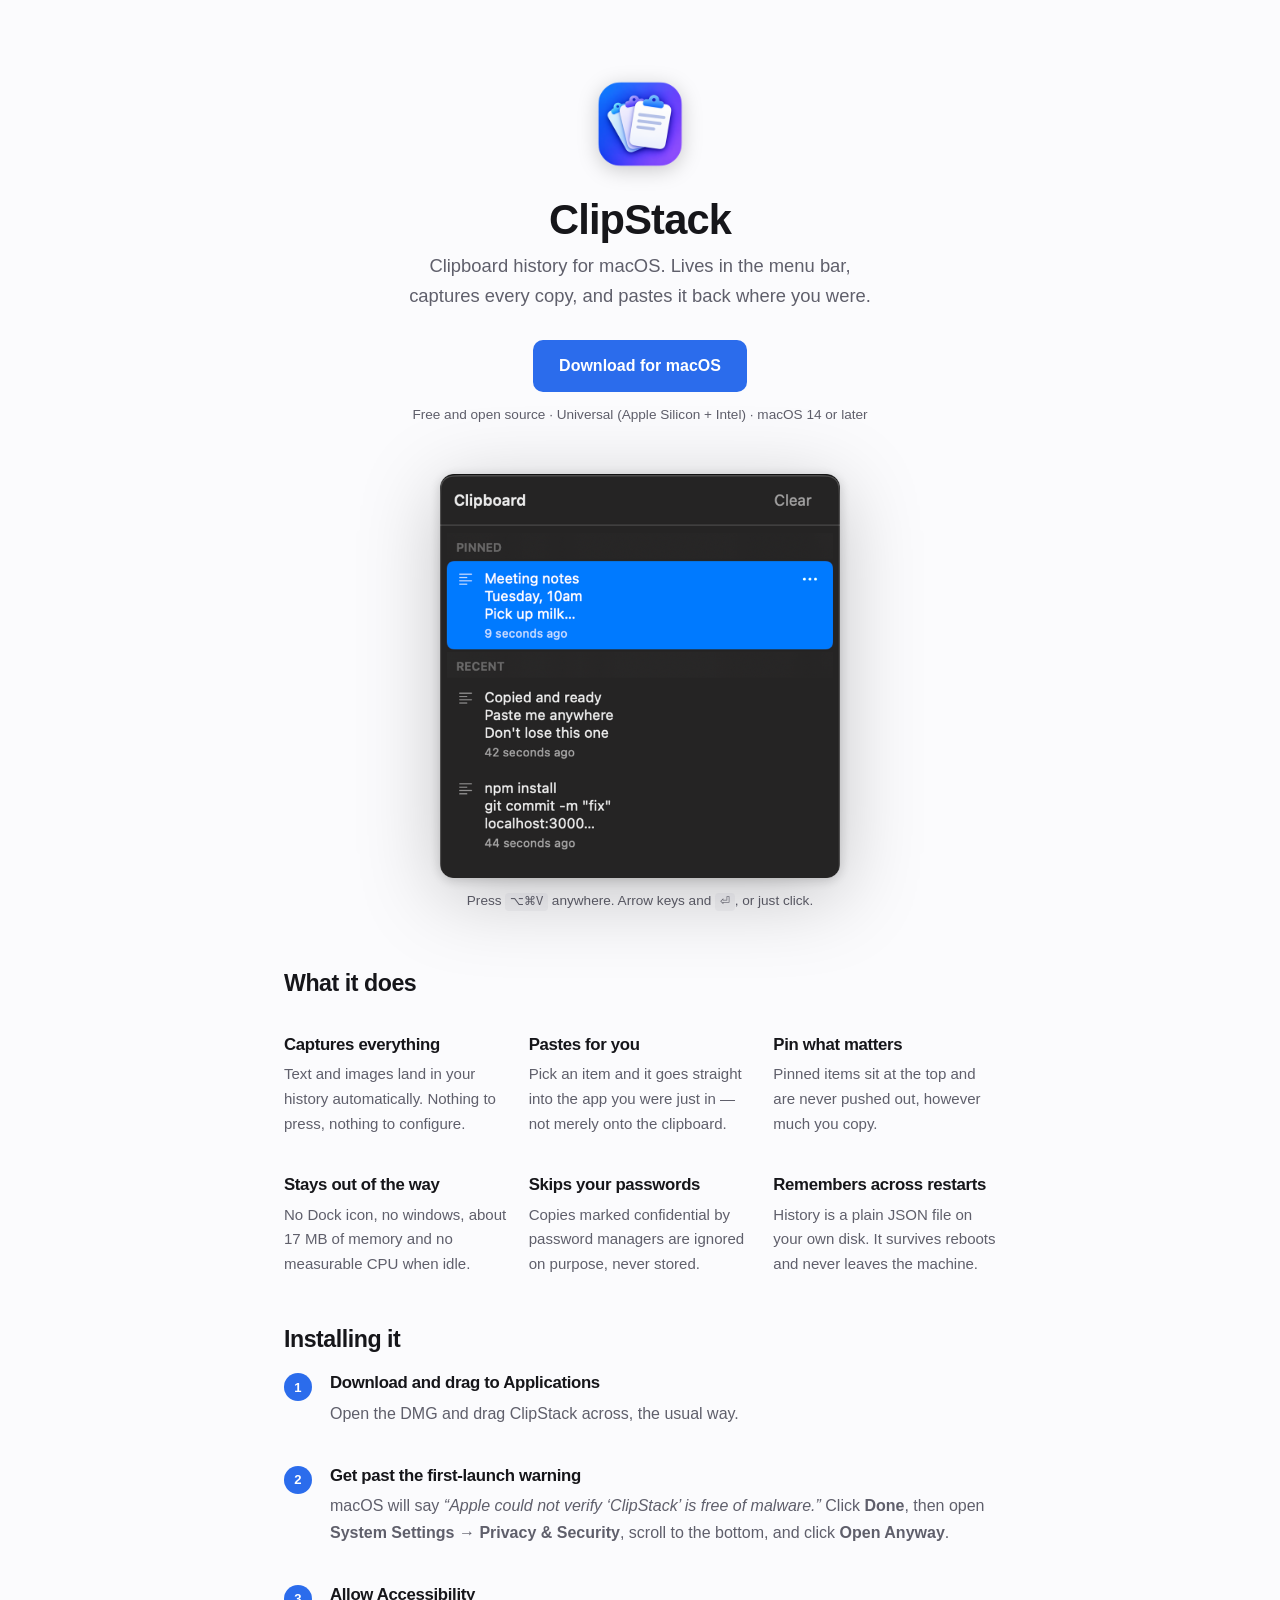
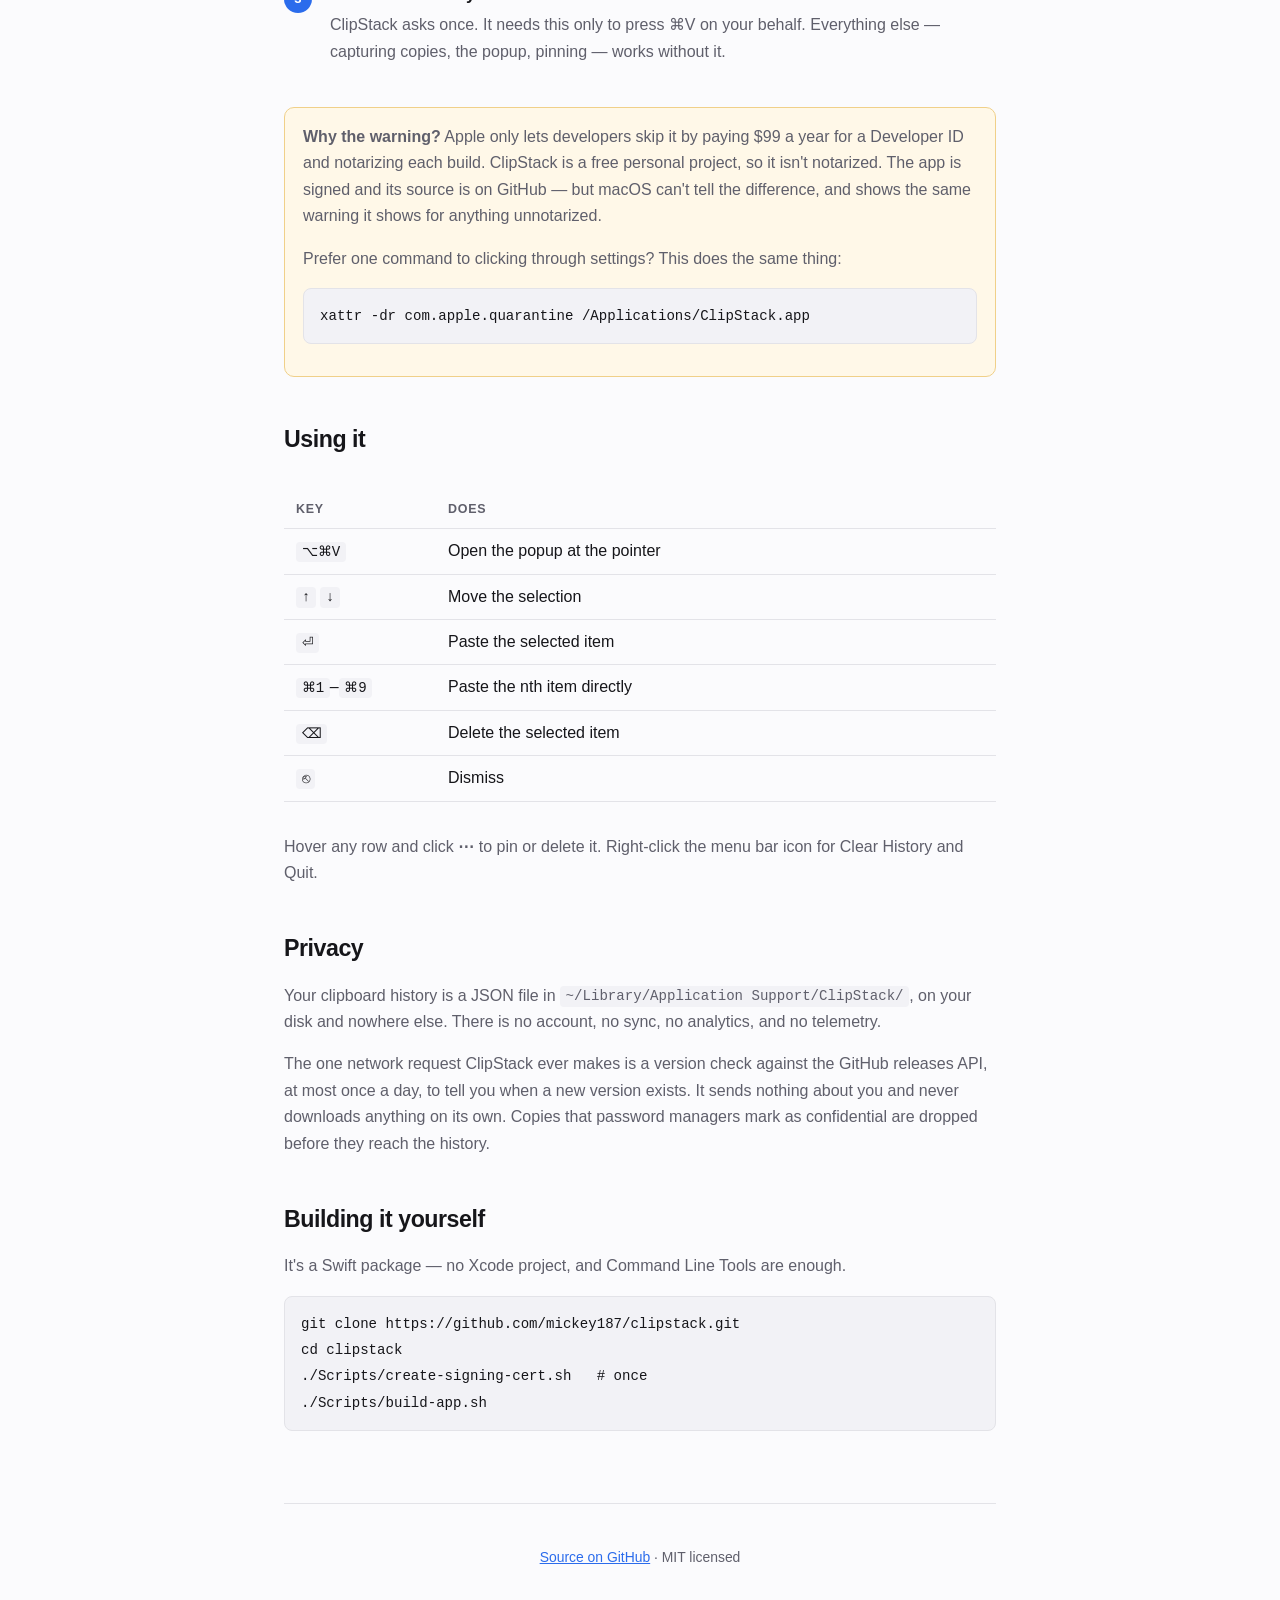
==== docs/index.html @ e15b7d98 "Use the real app icon on the landing page, plus favicon and og:image" ====
<!doctype html>
<html lang="en">
<head>
<meta charset="utf-8">
<meta name="viewport" content="width=device-width, initial-scale=1">
<title>ClipStack — clipboard history for macOS</title>
<meta name="description" content="A small, free clipboard history for macOS. Lives in the menu bar, captures every copy, pastes it back with ⌥⌘V.">
<meta property="og:title" content="ClipStack — clipboard history for macOS">
<meta property="og:description" content="Lives in the menu bar, captures every copy, pastes it back with ⌥⌘V. Free and open source.">
<meta property="og:type" content="website">
<meta property="og:image" content="https://mickey187.github.io/clipstack/icon.png">
<link rel="icon" type="image/png" href="favicon.png">
<link rel="apple-touch-icon" href="apple-touch-icon.png">
<style>
:root {
  --bg: #fbfbfd;
  --surface: #ffffff;
  --border: #e3e3e8;
  --text: #16161a;
  --muted: #5f5f6b;
  --accent: #2b6cec;
  --accent-text: #ffffff;
  --code-bg: #f2f2f6;
  --warn-bg: #fff8e8;
  --warn-border: #f0d089;
  --shadow: 0 1px 3px rgba(0,0,0,.06), 0 12px 32px rgba(0,0,0,.08);
}
@media (prefers-color-scheme: dark) {
  :root {
    --bg: #0e0e11;
    --surface: #17171c;
    --border: #2a2a33;
    --text: #f2f2f5;
    --muted: #a0a0ad;
    --accent: #5b92f5;
    --accent-text: #0b0b0e;
    --code-bg: #1e1e25;
    --warn-bg: #2a2313;
    --warn-border: #5c4a1e;
    --shadow: 0 1px 3px rgba(0,0,0,.4), 0 12px 32px rgba(0,0,0,.5);
  }
}
* { box-sizing: border-box; }
body {
  margin: 0;
  background: var(--bg);
  color: var(--text);
  font: 16px/1.65 -apple-system, BlinkMacSystemFont, "Segoe UI", Helvetica, Arial, sans-serif;
  -webkit-font-smoothing: antialiased;
}
.wrap { max-width: 760px; margin: 0 auto; padding: 0 24px; }
h1, h2, h3 { line-height: 1.25; letter-spacing: -0.02em; }
h2 { margin-top: 3rem; font-size: 1.45rem; }
h3 { font-size: 1.05rem; margin-bottom: .4rem; }
p { color: var(--muted); }
a { color: var(--accent); }
code, kbd {
  font-family: ui-monospace, SFMono-Regular, Menlo, monospace;
  font-size: .88em;
  background: var(--code-bg);
  padding: .15em .4em;
  border-radius: 4px;
}
pre {
  background: var(--code-bg);
  border: 1px solid var(--border);
  border-radius: 8px;
  padding: 14px 16px;
  overflow-x: auto;
}
pre code { background: none; padding: 0; }

/* Hero */
header { text-align: center; padding: 72px 0 8px; }
.mark {
  width: 104px; height: 104px; margin: 0 auto 18px; display: block;
  filter: drop-shadow(0 4px 10px rgba(0,0,0,.2));
}
header h1 { font-size: 2.6rem; margin: 0 0 .3rem; }
.tagline { font-size: 1.15rem; margin: 0 auto 28px; max-width: 30rem; }
.cta { display: inline-flex; align-items: center; gap: .5rem;
  background: var(--accent); color: var(--accent-text);
  text-decoration: none; font-weight: 600;
  padding: 13px 26px; border-radius: 10px; }
.cta:hover { filter: brightness(1.08); }
.meta { margin-top: 12px; font-size: .85rem; color: var(--muted); }

figure { margin: 48px 0 0; }
figure img {
  /* The PNG carries its own rounded corners and transparency, so the shadow has
     to follow the alpha channel — a box-shadow would draw a rectangle behind it.
     Natural size is 628px at ~1.85x, so 400px keeps it crisp on retina. */
  display: block; margin: 0 auto;
  width: 100%; max-width: 400px; height: auto;
  filter: drop-shadow(0 2px 6px rgba(0,0,0,.18)) drop-shadow(0 16px 40px rgba(0,0,0,.22));
}
figcaption { text-align: center; font-size: .85rem; color: var(--muted); margin-top: 12px; }

/* Steps */
ol.steps { padding-left: 0; list-style: none; counter-reset: step; }
ol.steps > li {
  counter-increment: step; position: relative;
  padding: 0 0 22px 46px; margin: 0;
}
ol.steps > li::before {
  content: counter(step);
  position: absolute; left: 0; top: 0;
  width: 28px; height: 28px; border-radius: 50%;
  background: var(--accent); color: var(--accent-text);
  display: grid; place-items: center;
  font-size: .82rem; font-weight: 700;
}
ol.steps p { margin: .2rem 0 0; }

.note {
  background: var(--warn-bg); border: 1px solid var(--warn-border);
  border-radius: 10px; padding: 16px 18px; margin: 20px 0;
}
.note p:last-child { margin-bottom: 0; }
.note p:first-child { margin-top: 0; }

table { width: 100%; border-collapse: collapse; margin: 16px 0; }
th, td { text-align: left; padding: 9px 12px; border-bottom: 1px solid var(--border); }
th { font-size: .78rem; text-transform: uppercase; letter-spacing: .06em; color: var(--muted); }
td:first-child { width: 9.5rem; white-space: nowrap; }
.table-scroll { overflow-x: auto; }

.features { display: grid; gap: 22px; grid-template-columns: repeat(auto-fit, minmax(220px, 1fr)); margin-top: 20px; }
.features p { margin: 0; font-size: .94rem; }

footer { margin: 72px 0 56px; padding-top: 28px; border-top: 1px solid var(--border);
  text-align: center; font-size: .87rem; color: var(--muted); }
</style>
</head>
<body>
<div class="wrap">

<header>
  <img class="mark" src="icon.png" width="128" height="128" alt="" fetchpriority="high">
  <h1>ClipStack</h1>
  <p class="tagline">Clipboard history for macOS. Lives in the menu bar, captures every copy, and pastes it back where you were.</p>
  <a class="cta" href="https://github.com/mickey187/clipstack/releases/latest">Download for macOS</a>
  <p class="meta">Free and open source · Universal (Apple&nbsp;Silicon + Intel) · macOS&nbsp;14 or later</p>

  <figure>
    <img src="screenshot.png" alt="The ClipStack popup showing recent clipboard items, with one pinned at the top." onerror="this.closest('figure').remove()">
    <figcaption>Press <kbd>⌥⌘V</kbd> anywhere. Arrow keys and <kbd>⏎</kbd>, or just click.</figcaption>
  </figure>
</header>

<h2>What it does</h2>
<div class="features">
  <div>
    <h3>Captures everything</h3>
    <p>Text and images land in your history automatically. Nothing to press, nothing to configure.</p>
  </div>
  <div>
    <h3>Pastes for you</h3>
    <p>Pick an item and it goes straight into the app you were just in — not merely onto the clipboard.</p>
  </div>
  <div>
    <h3>Pin what matters</h3>
    <p>Pinned items sit at the top and are never pushed out, however much you copy.</p>
  </div>
  <div>
    <h3>Stays out of the way</h3>
    <p>No Dock icon, no windows, about 17&nbsp;MB of memory and no measurable CPU when idle.</p>
  </div>
  <div>
    <h3>Skips your passwords</h3>
    <p>Copies marked confidential by password managers are ignored on purpose, never stored.</p>
  </div>
  <div>
    <h3>Remembers across restarts</h3>
    <p>History is a plain JSON file on your own disk. It survives reboots and never leaves the machine.</p>
  </div>
</div>

<h2>Installing it</h2>
<ol class="steps">
  <li>
    <h3>Download and drag to Applications</h3>
    <p>Open the DMG and drag ClipStack across, the usual way.</p>
  </li>
  <li>
    <h3>Get past the first-launch warning</h3>
    <p>macOS will say <em>“Apple could not verify ‘ClipStack’ is free of malware.”</em> Click <strong>Done</strong>, then open <strong>System&nbsp;Settings → Privacy&nbsp;&amp;&nbsp;Security</strong>, scroll to the bottom, and click <strong>Open&nbsp;Anyway</strong>.</p>
  </li>
  <li>
    <h3>Allow Accessibility</h3>
    <p>ClipStack asks once. It needs this only to press ⌘V on your behalf. Everything else — capturing copies, the popup, pinning — works without it.</p>
  </li>
</ol>

<div class="note">
  <p><strong>Why the warning?</strong> Apple only lets developers skip it by paying $99 a year for a Developer&nbsp;ID and notarizing each build. ClipStack is a free personal project, so it isn't notarized. The app is signed and its source is on GitHub — but macOS can't tell the difference, and shows the same warning it shows for anything unnotarized.</p>
  <p>Prefer one command to clicking through settings? This does the same thing:</p>
  <pre><code>xattr -dr com.apple.quarantine /Applications/ClipStack.app</code></pre>
</div>

<h2>Using it</h2>
<div class="table-scroll">
<table>
  <thead><tr><th>Key</th><th>Does</th></tr></thead>
  <tbody>
    <tr><td><kbd>⌥⌘V</kbd></td><td>Open the popup at the pointer</td></tr>
    <tr><td><kbd>↑</kbd> <kbd>↓</kbd></td><td>Move the selection</td></tr>
    <tr><td><kbd>⏎</kbd></td><td>Paste the selected item</td></tr>
    <tr><td><kbd>⌘1</kbd>–<kbd>⌘9</kbd></td><td>Paste the nth item directly</td></tr>
    <tr><td><kbd>⌫</kbd></td><td>Delete the selected item</td></tr>
    <tr><td><kbd>⎋</kbd></td><td>Dismiss</td></tr>
  </tbody>
</table>
</div>
<p>Hover any row and click <strong>⋯</strong> to pin or delete it. Right-click the menu bar icon for Clear History and Quit.</p>

<h2>Privacy</h2>
<p>Your clipboard history is a JSON file in <code>~/Library/Application&nbsp;Support/ClipStack/</code>, on your disk and nowhere else. There is no account, no sync, no analytics, and no telemetry.</p>
<p>The one network request ClipStack ever makes is a version check against the GitHub releases API, at most once a day, to tell you when a new version exists. It sends nothing about you and never downloads anything on its own. Copies that password managers mark as confidential are dropped before they reach the history.</p>

<h2>Building it yourself</h2>
<p>It's a Swift package — no Xcode project, and Command Line Tools are enough.</p>
<pre><code>git clone https://github.com/mickey187/clipstack.git
cd clipstack
./Scripts/create-signing-cert.sh   # once
./Scripts/build-app.sh</code></pre>

<footer>
  <p><a href="https://github.com/mickey187/clipstack">Source on GitHub</a> · MIT licensed</p>
</footer>

</div>
</body>
</html>
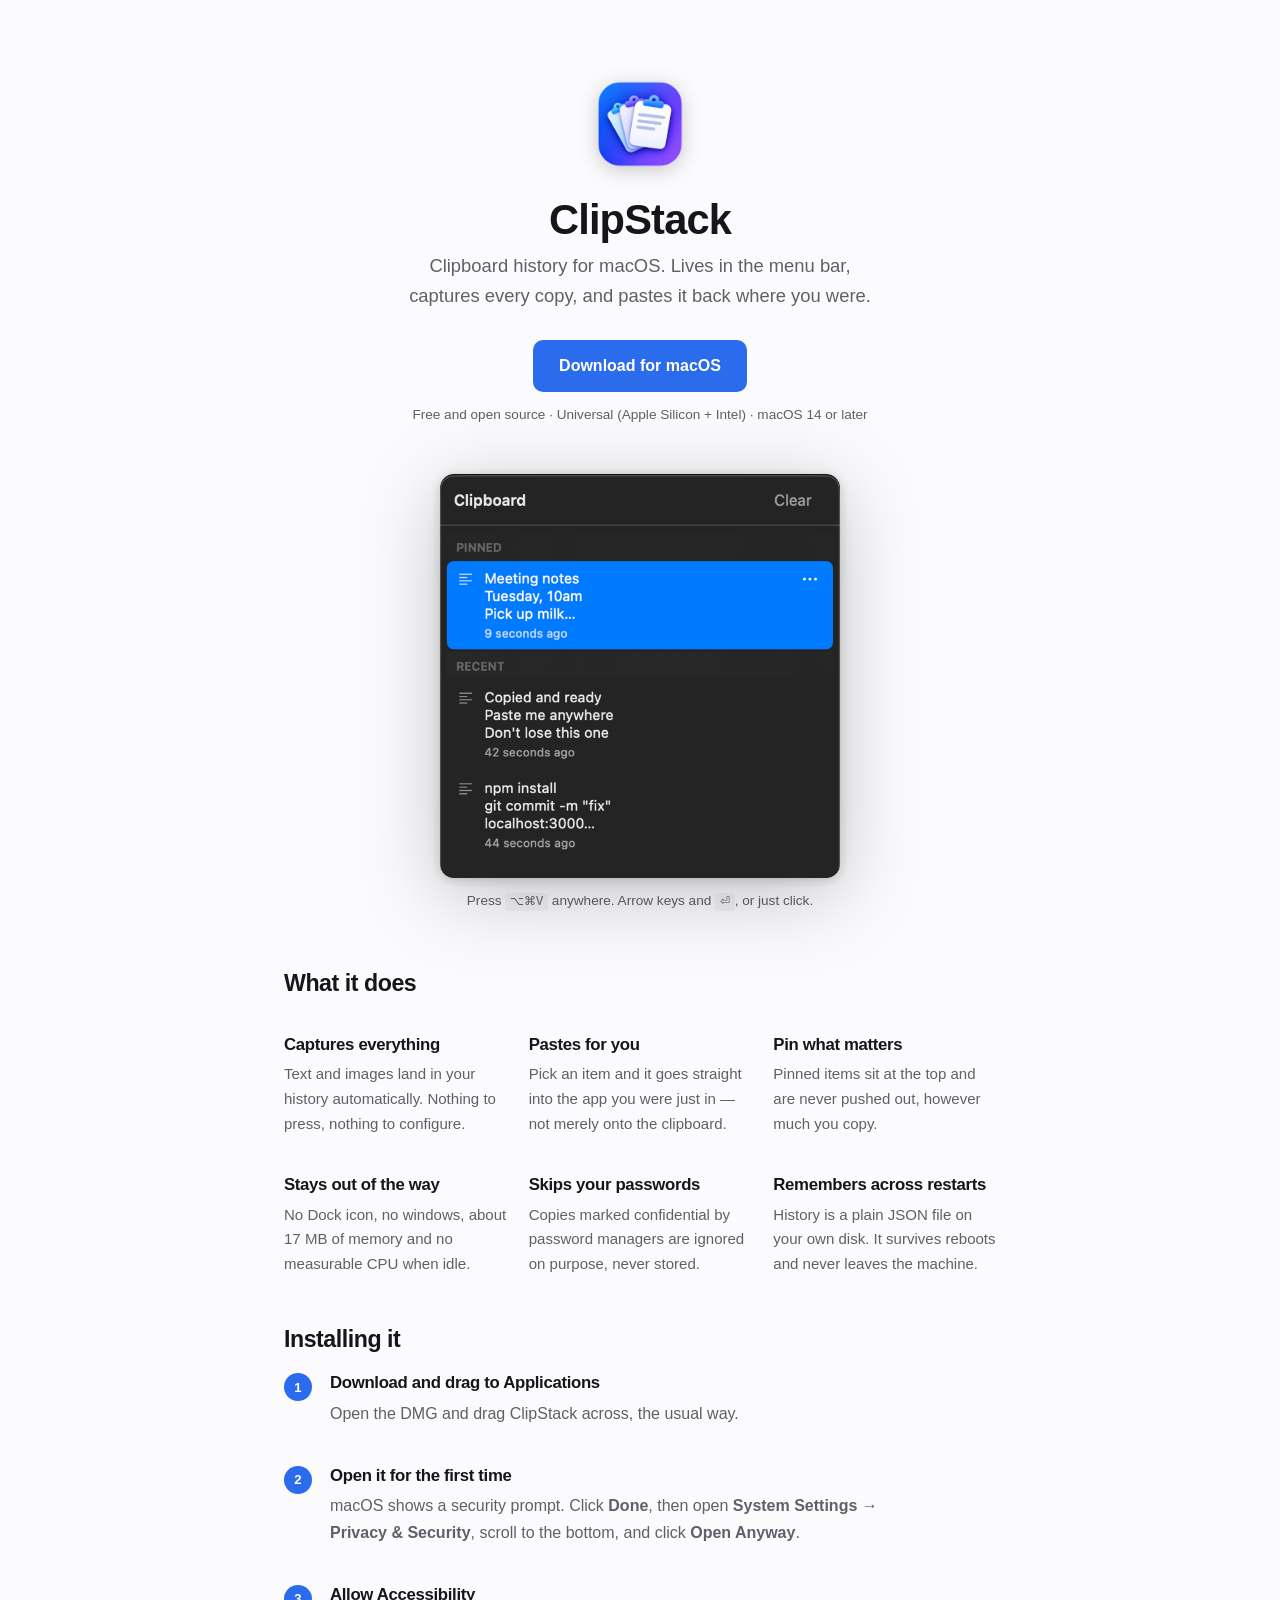
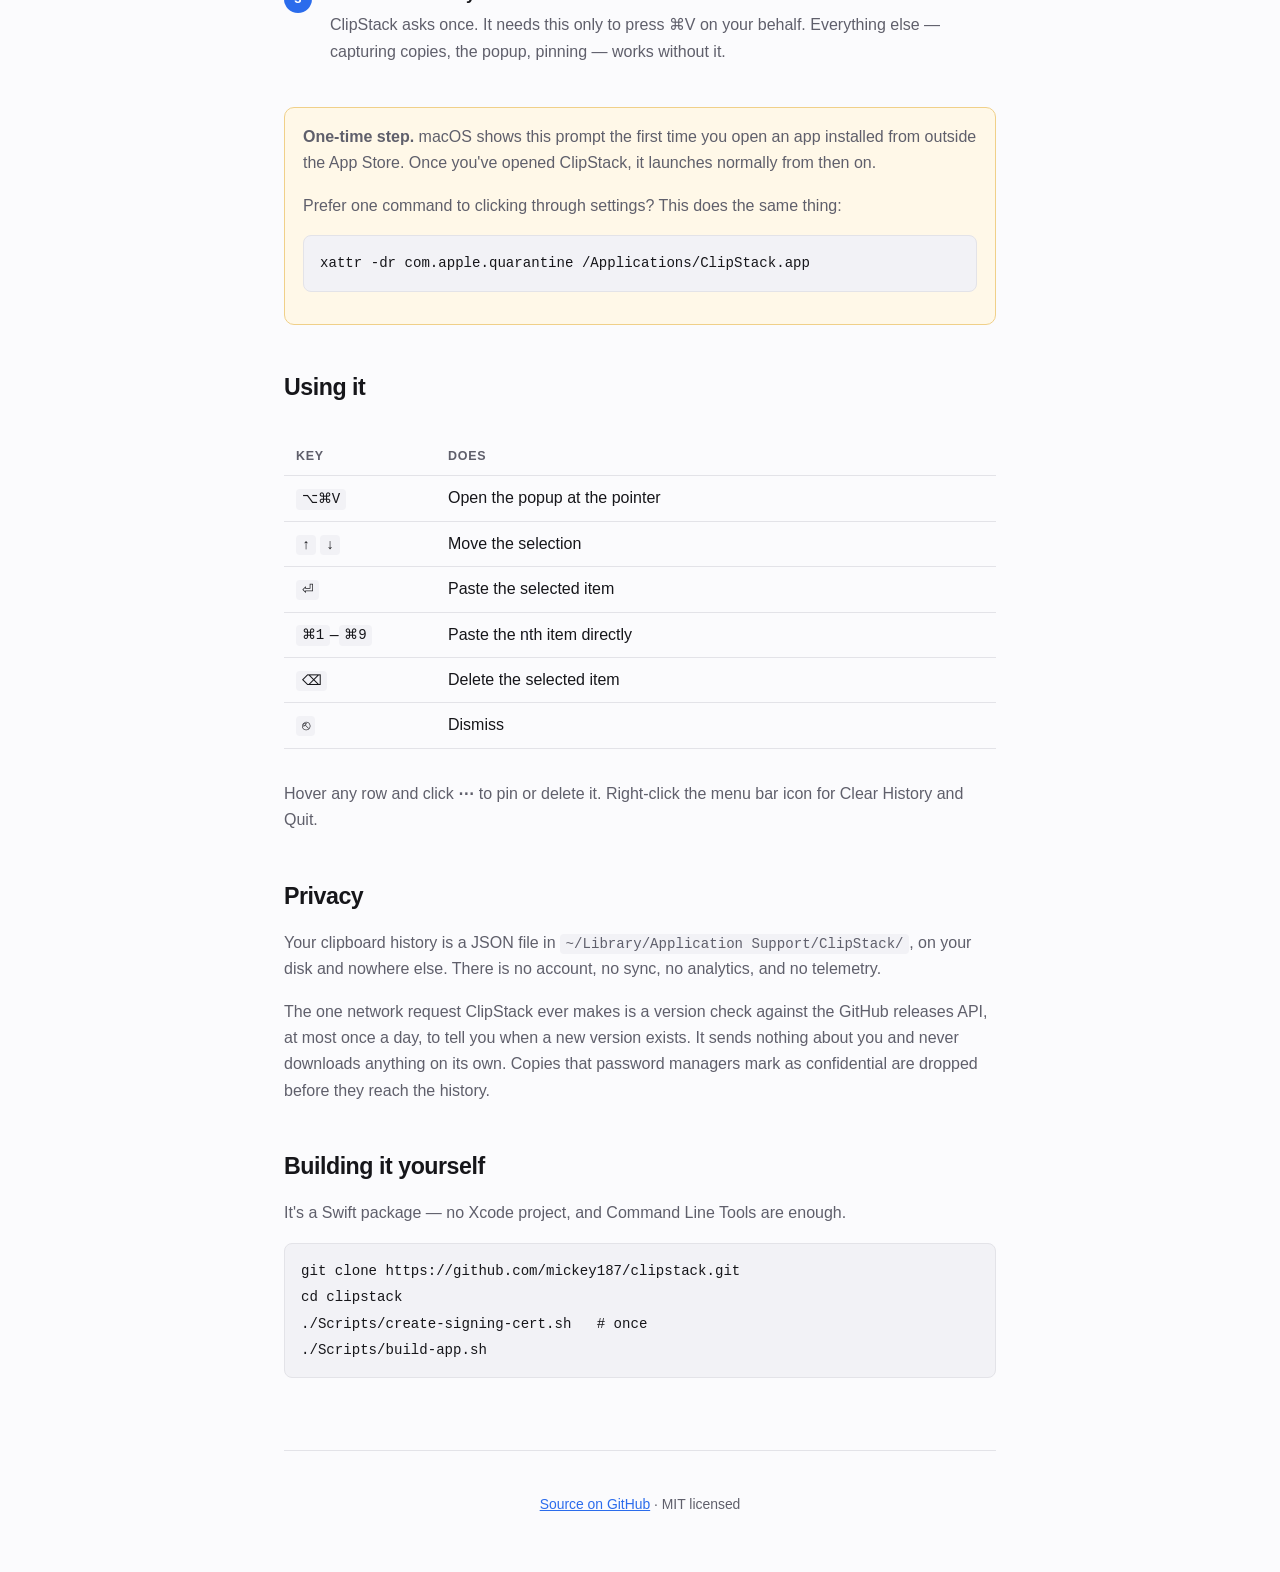
==== commit 6b289088: "Present the first-launch step matter-of-factly" ====
--- a/docs/index.html
+++ b/docs/index.html
@@ -183,8 +183,8 @@
     <p>Open the DMG and drag ClipStack across, the usual way.</p>
   </li>
   <li>
-    <h3>Get past the first-launch warning</h3>
-    <p>macOS will say <em>“Apple could not verify ‘ClipStack’ is free of malware.”</em> Click <strong>Done</strong>, then open <strong>System&nbsp;Settings → Privacy&nbsp;&amp;&nbsp;Security</strong>, scroll to the bottom, and click <strong>Open&nbsp;Anyway</strong>.</p>
+    <h3>Open it for the first time</h3>
+    <p>macOS shows a security prompt. Click <strong>Done</strong>, then open <strong>System&nbsp;Settings → Privacy&nbsp;&amp;&nbsp;Security</strong>, scroll to the bottom, and click <strong>Open&nbsp;Anyway</strong>.</p>
   </li>
   <li>
     <h3>Allow Accessibility</h3>
@@ -193,7 +193,7 @@
 </ol>
 
 <div class="note">
-  <p><strong>Why the warning?</strong> Apple only lets developers skip it by paying $99 a year for a Developer&nbsp;ID and notarizing each build. ClipStack is a free personal project, so it isn't notarized. The app is signed and its source is on GitHub — but macOS can't tell the difference, and shows the same warning it shows for anything unnotarized.</p>
+  <p><strong>One-time step.</strong> macOS shows this prompt the first time you open an app installed from outside the App&nbsp;Store. Once you've opened ClipStack, it launches normally from then on.</p>
   <p>Prefer one command to clicking through settings? This does the same thing:</p>
   <pre><code>xattr -dr com.apple.quarantine /Applications/ClipStack.app</code></pre>
 </div>
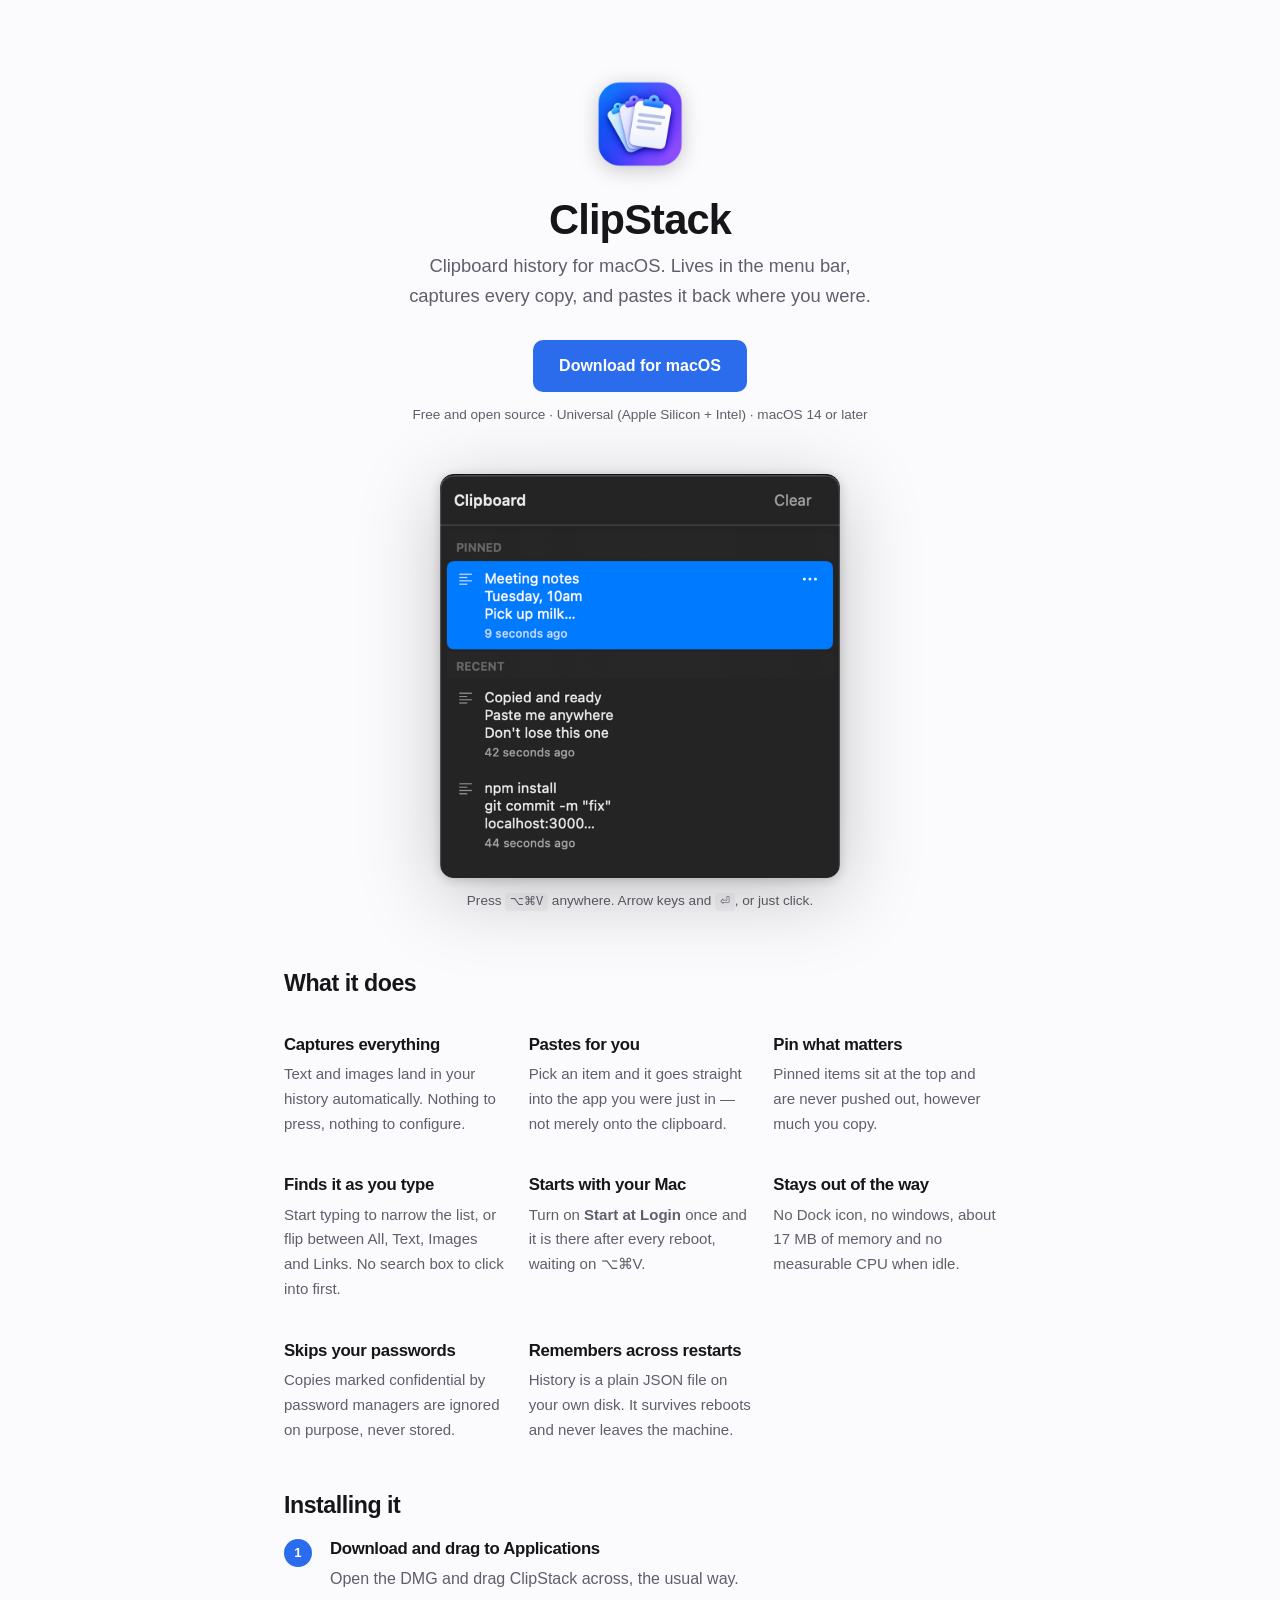
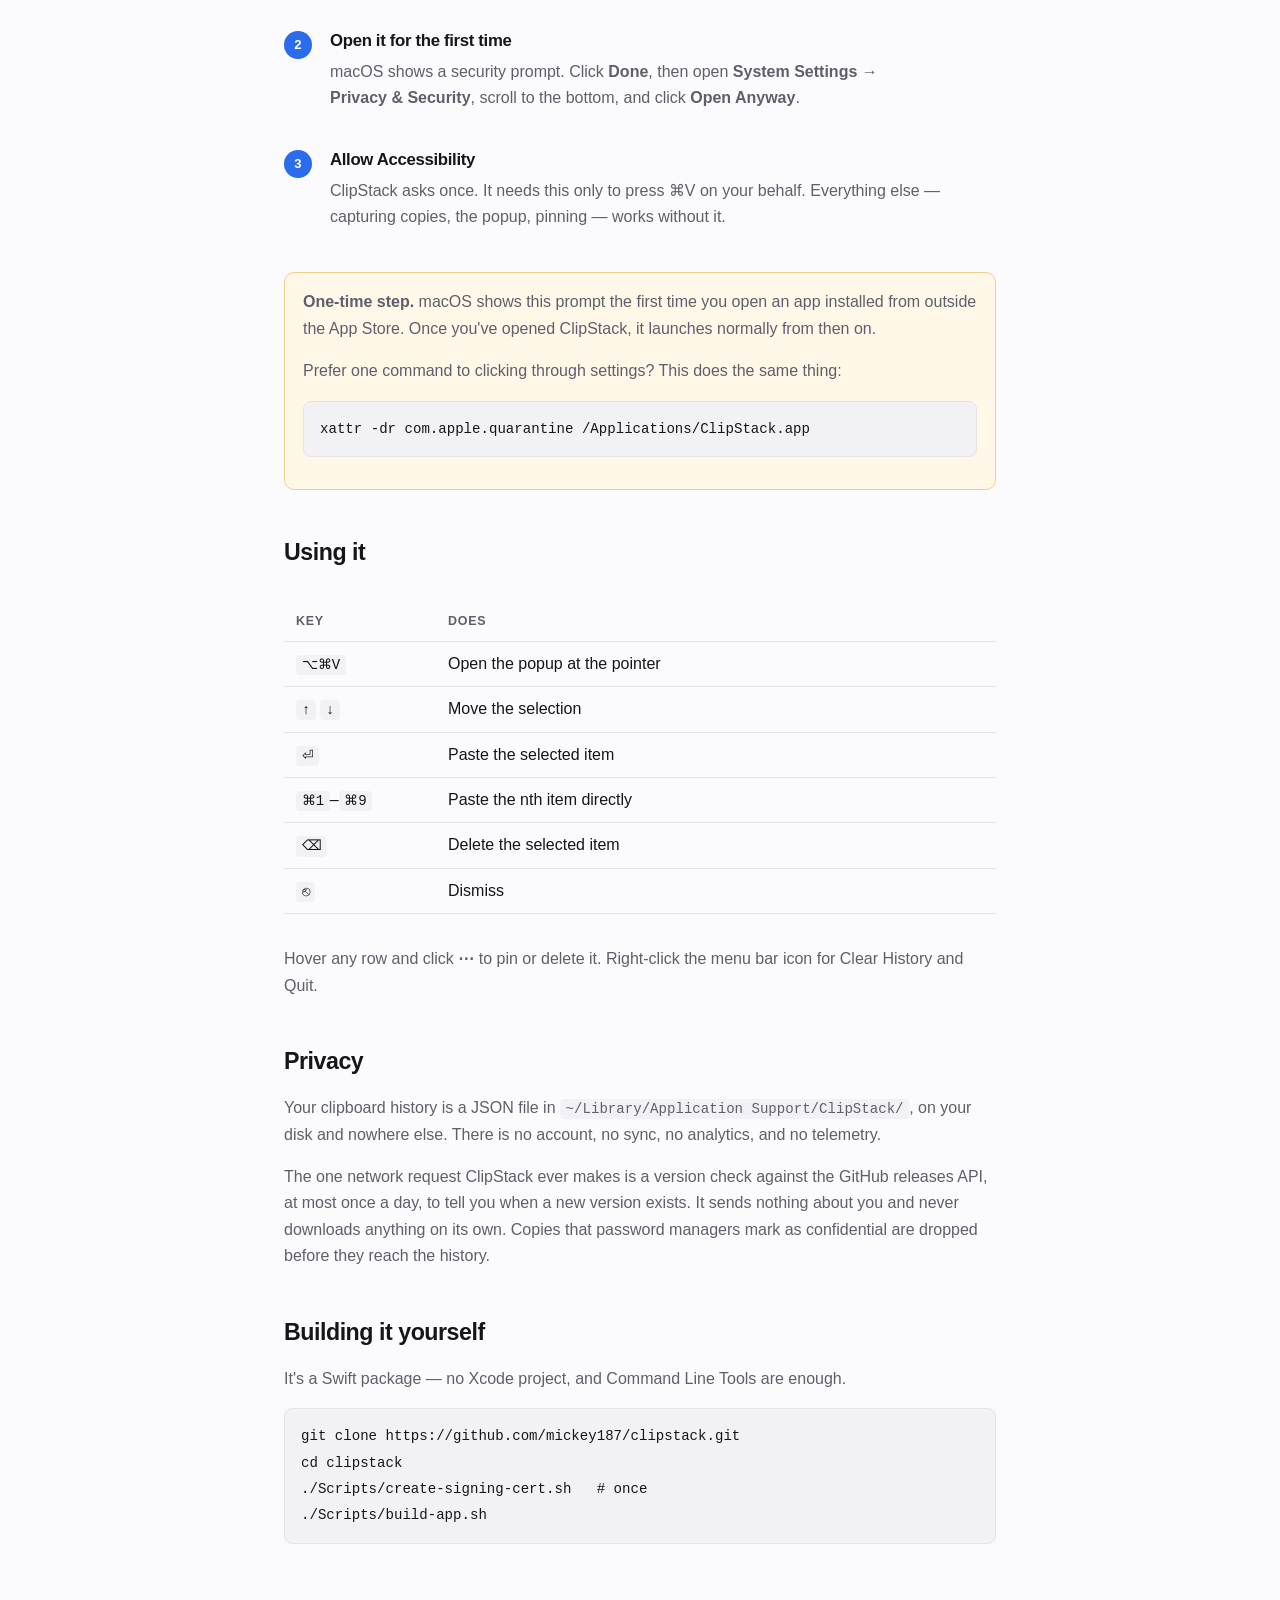
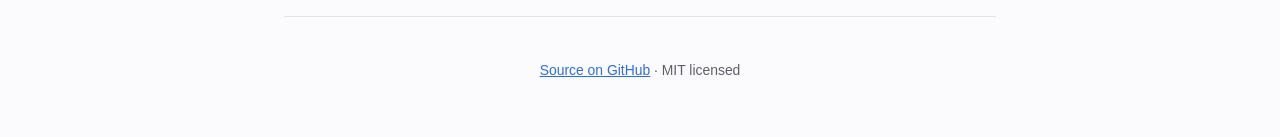
==== commit 83cf3bbe: "Add type-to-search, start at login, and an adjustable panel size Three pieces of work that had accum" ====
--- a/docs/index.html
+++ b/docs/index.html
@@ -163,6 +163,14 @@
     <p>Pinned items sit at the top and are never pushed out, however much you copy.</p>
   </div>
   <div>
+    <h3>Finds it as you type</h3>
+    <p>Start typing to narrow the list, or flip between All, Text, Images and Links. No search box to click into first.</p>
+  </div>
+  <div>
+    <h3>Starts with your Mac</h3>
+    <p>Turn on <strong>Start at Login</strong> once and it is there after every reboot, waiting on ⌥⌘V.</p>
+  </div>
+  <div>
     <h3>Stays out of the way</h3>
     <p>No Dock icon, no windows, about 17&nbsp;MB of memory and no measurable CPU when idle.</p>
   </div>
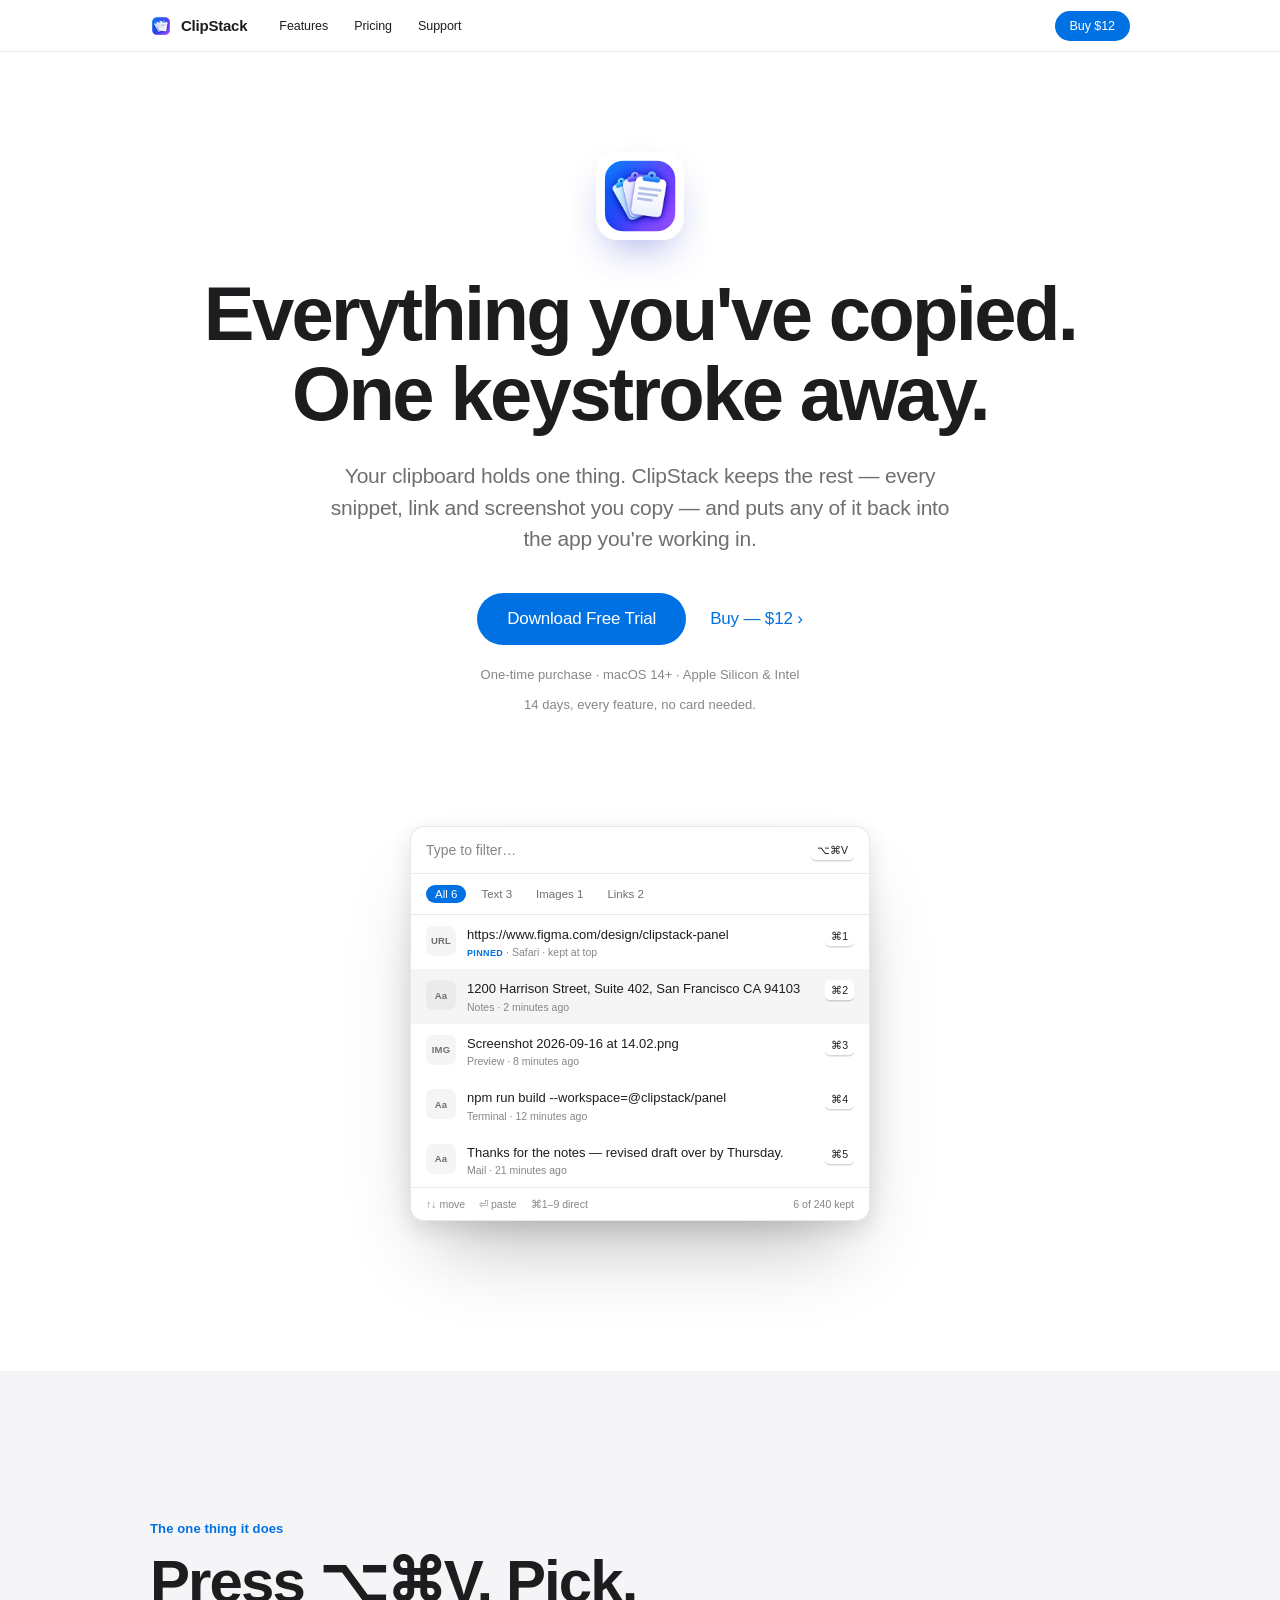
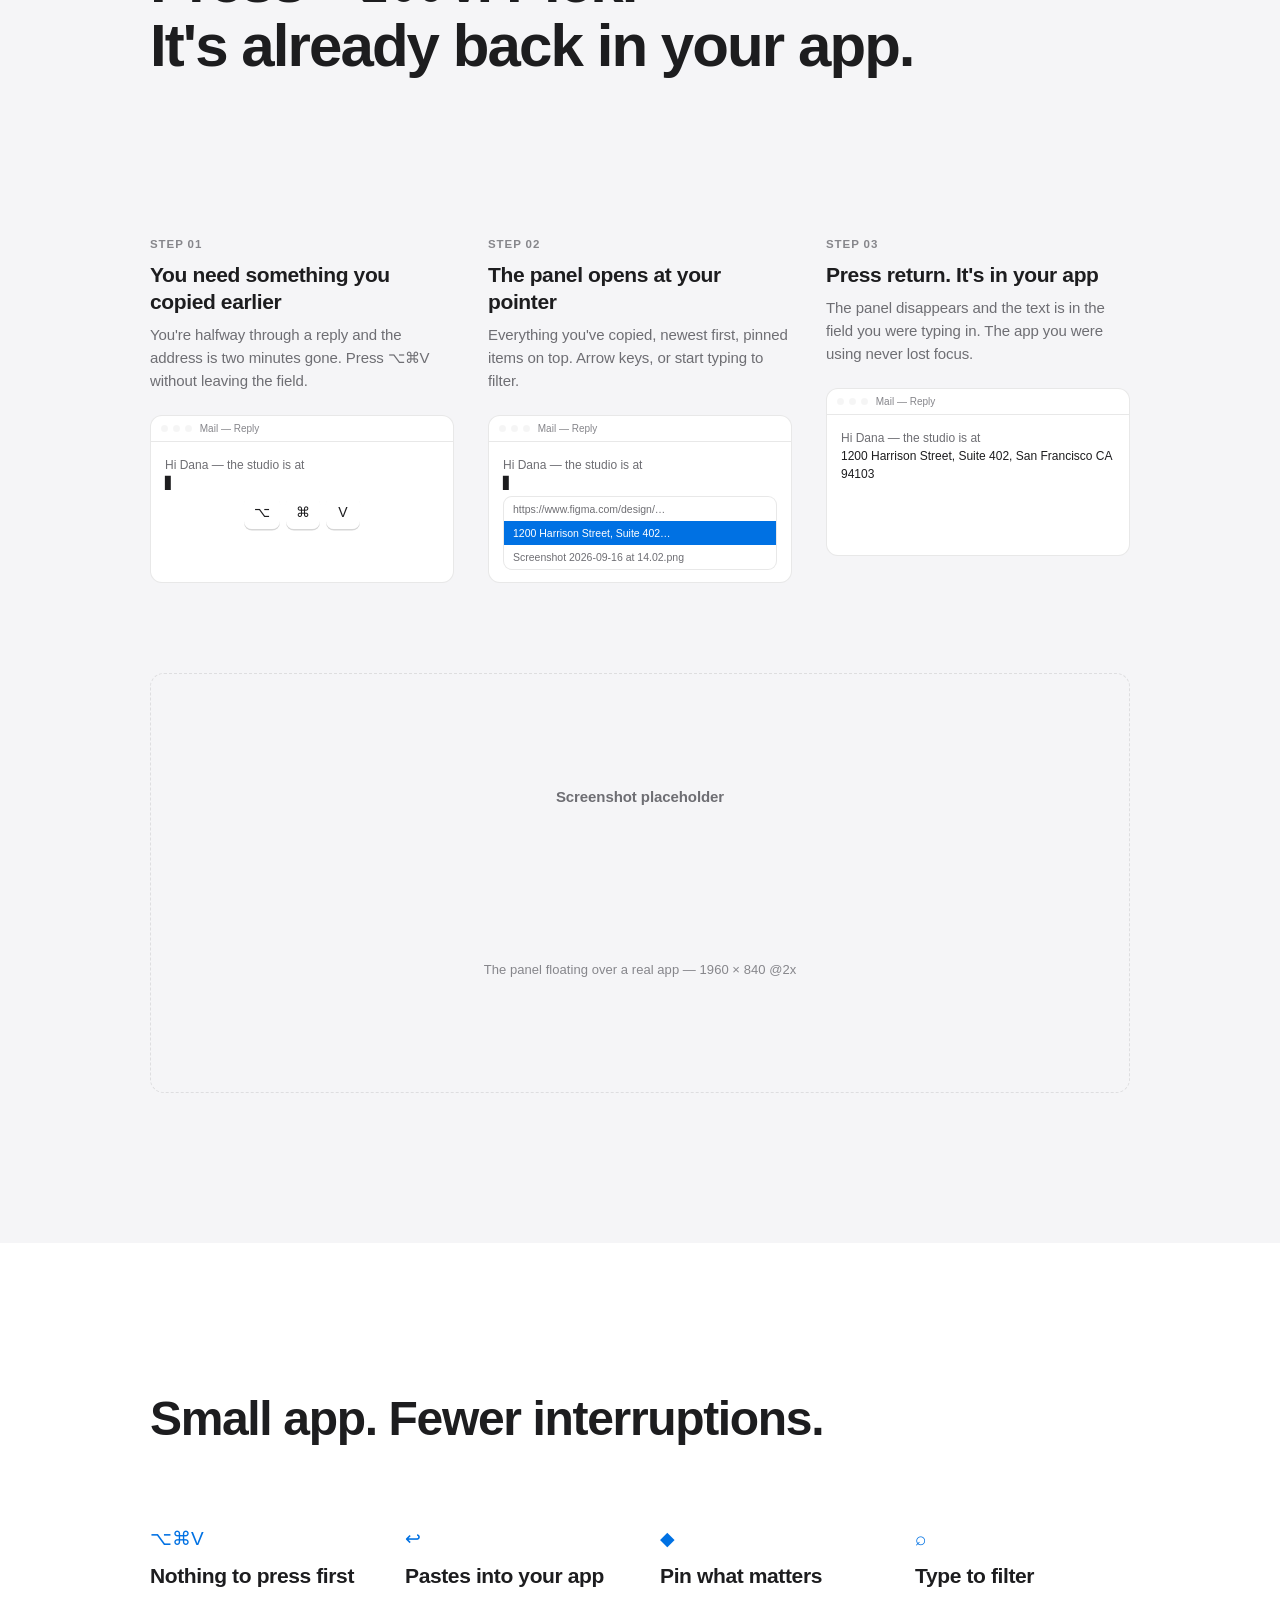
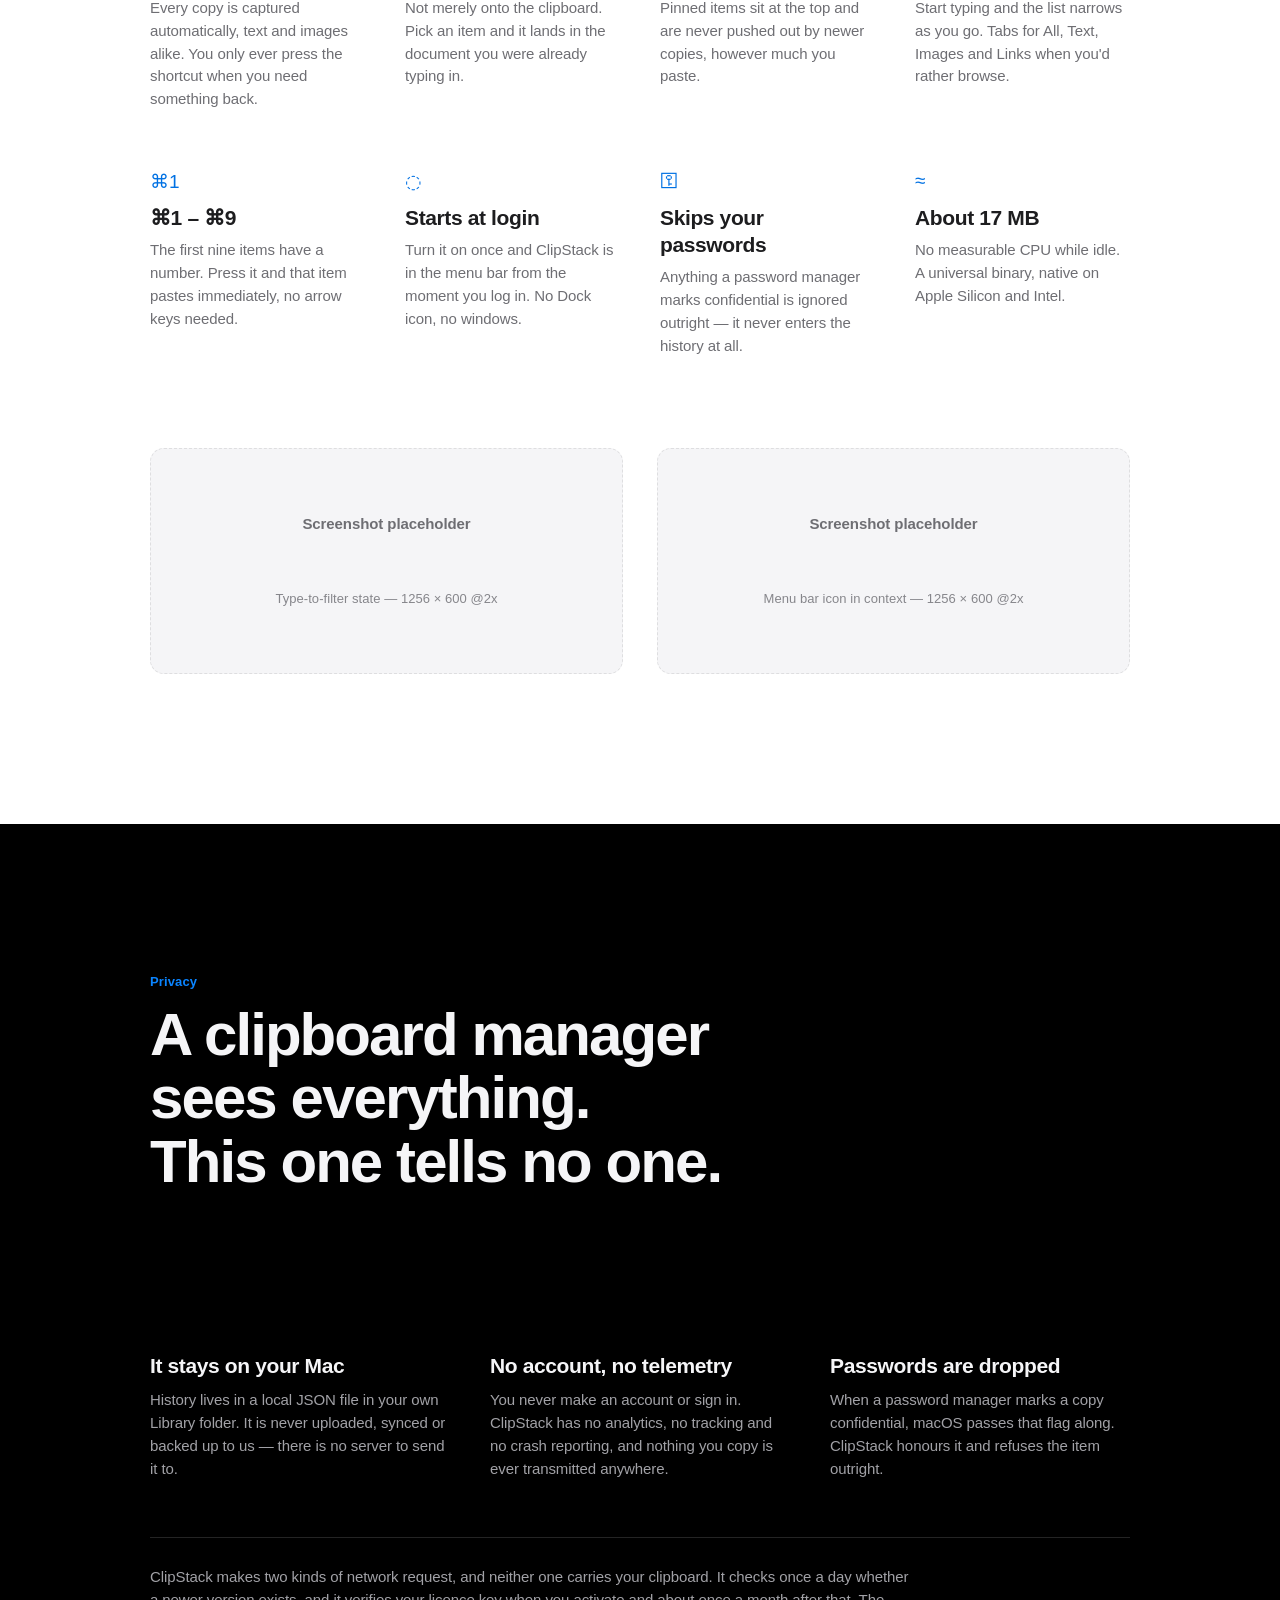
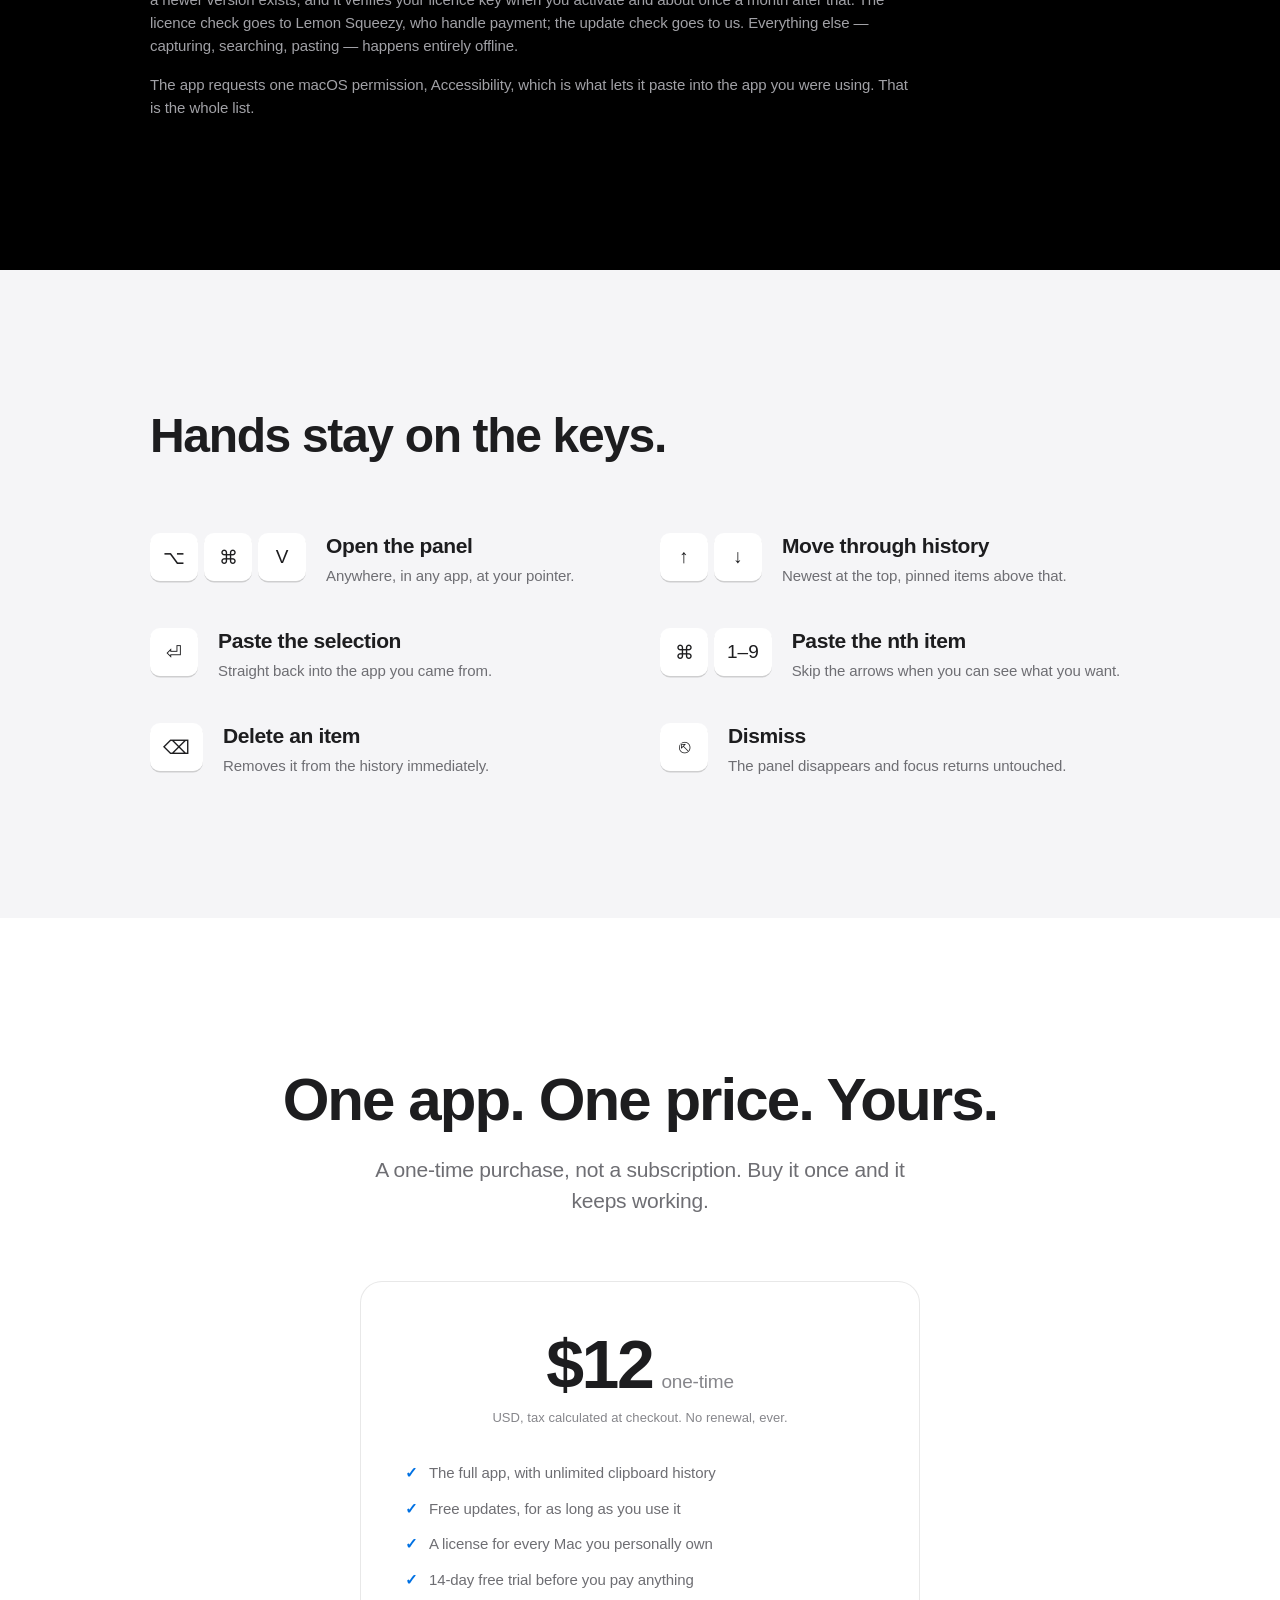
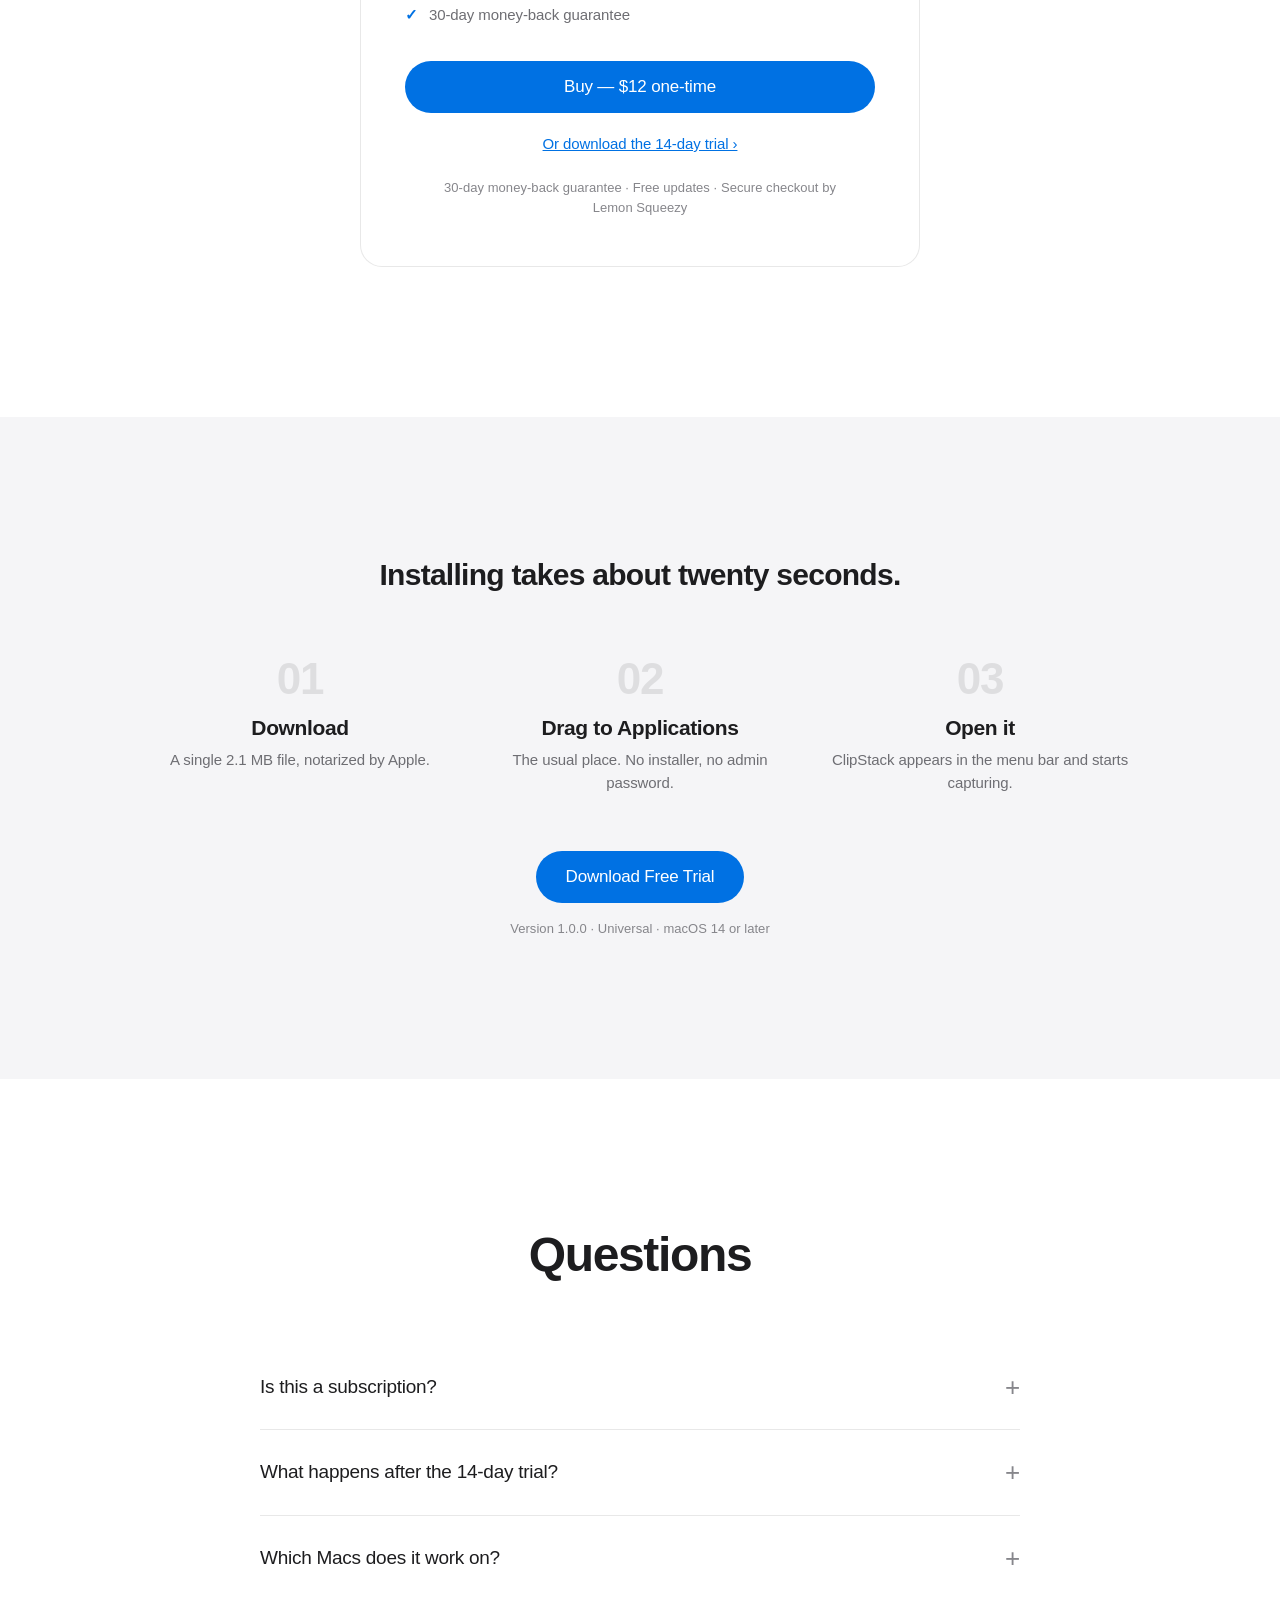
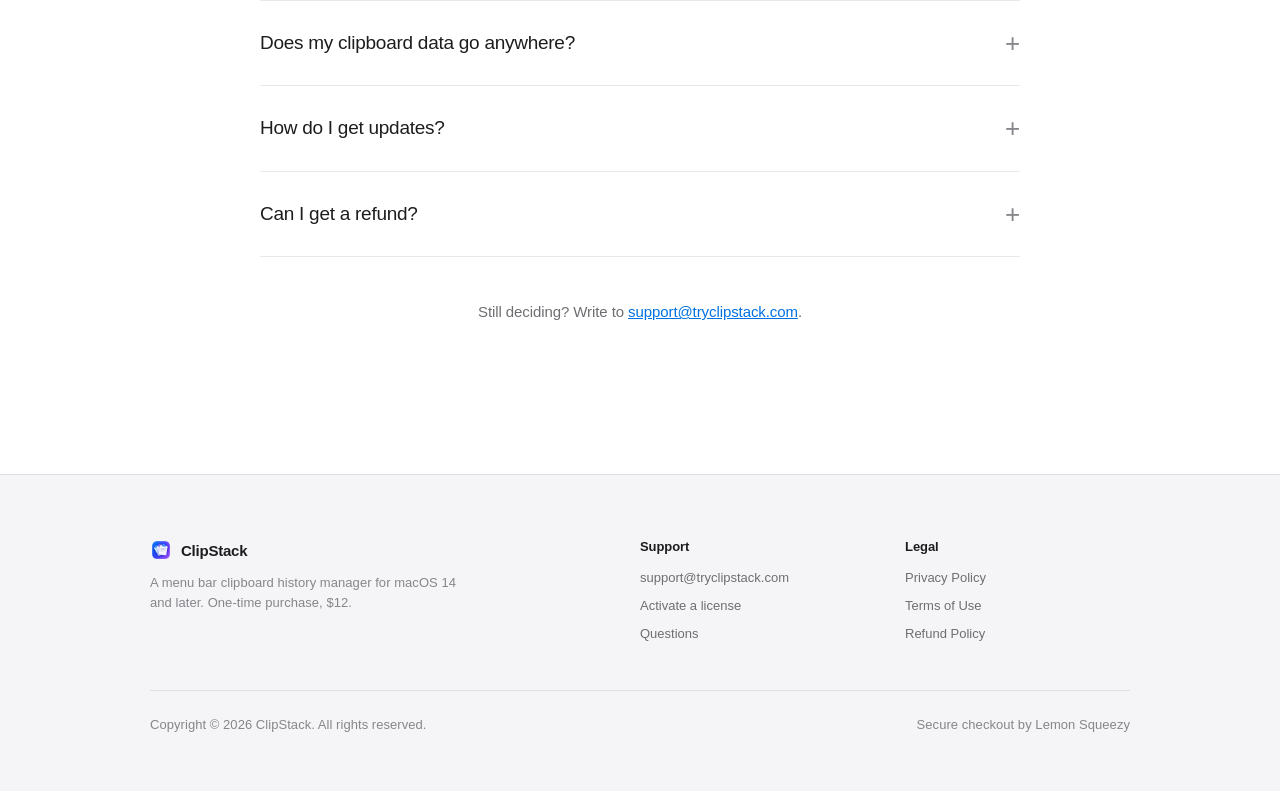
==== commit 0326a08c: "Rebuild the site as a product page on tryclipstack.com ClipStack is becoming a $12 one-time purchase" ====
--- a/docs/index.html
+++ b/docs/index.html
@@ -3,240 +3,712 @@
 <head>
 <meta charset="utf-8">
 <meta name="viewport" content="width=device-width, initial-scale=1">
-<title>ClipStack — clipboard history for macOS</title>
-<meta name="description" content="A small, free clipboard history for macOS. Lives in the menu bar, captures every copy, pastes it back with ⌥⌘V.">
-<meta property="og:title" content="ClipStack — clipboard history for macOS">
-<meta property="og:description" content="Lives in the menu bar, captures every copy, pastes it back with ⌥⌘V. Free and open source.">
+
+<!-- ═══════════════════════════════════════════════════════════════════════
+     SITE CONSTANTS — https://tryclipstack.com, support@tryclipstack.com.
+     Every internal link is relative, so only absolute SEO URLs carry the host:
+     canonical, og:url, og:image, sitemap.xml, robots.txt, llms.txt, JSON-LD.
+     support@ is delivered by Cloudflare Email Routing, not a real mailbox.
+     ═══════════════════════════════════════════════════════════════════════ -->
+
+<title>ClipStack — Clipboard History for macOS</title>
+<meta name="description" content="ClipStack is a menu bar clipboard manager for macOS. Press ⌥⌘V to bring back anything you've copied — text, links, screenshots — straight into the app you're working in. One-time $12, 14-day free trial, nothing leaves your Mac.">
+<link rel="canonical" href="https://tryclipstack.com/">
+<meta name="robots" content="index, follow, max-snippet:-1, max-image-preview:large">
+
 <meta property="og:type" content="website">
-<meta property="og:image" content="https://mickey187.github.io/clipstack/icon.png">
+<meta property="og:site_name" content="ClipStack">
+<meta property="og:title" content="ClipStack — Clipboard History for macOS">
+<meta property="og:description" content="Everything you've copied, one keystroke away. A menu bar clipboard manager for macOS. One-time $12, 14-day free trial.">
+<meta property="og:url" content="https://tryclipstack.com/">
+<meta property="og:image" content="https://tryclipstack.com/icon.png">
+<meta property="og:image:alt" content="The ClipStack app icon">
+<meta name="twitter:card" content="summary_large_image">
+<meta name="twitter:title" content="ClipStack — Clipboard History for macOS">
+<meta name="twitter:description" content="Everything you've copied, one keystroke away. One-time $12, 14-day free trial.">
+<meta name="twitter:image" content="https://tryclipstack.com/icon.png">
+
+<meta name="apple-itunes-app" content="app-clip-bundle-id=">
 <link rel="icon" type="image/png" href="favicon.png">
 <link rel="apple-touch-icon" href="apple-touch-icon.png">
+<link rel="preload" as="image" href="icon.png" fetchpriority="high">
+
+<script type="application/ld+json">
+{
+  "@context": "https://schema.org",
+  "@graph": [
+    {
+      "@type": "SoftwareApplication",
+      "@id": "https://tryclipstack.com/#app",
+      "name": "ClipStack",
+      "description": "A menu bar clipboard history manager for macOS. Press ⌥⌘V to reopen everything you have copied — text, links and images — and paste any of it straight back into the app you were working in. History is stored locally and never leaves the Mac.",
+      "applicationCategory": "UtilitiesApplication",
+      "applicationSubCategory": "Clipboard Manager",
+      "operatingSystem": "macOS 14.0 or later",
+      "processorRequirements": "Apple Silicon or Intel (universal binary)",
+      "softwareVersion": "1.0.0",
+      "fileSize": "2.1MB",
+      "downloadUrl": "https://tryclipstack.com/",
+      "installUrl": "https://tryclipstack.com/",
+      "screenshot": "https://tryclipstack.com/screenshot.png",
+      "softwareHelp": "https://tryclipstack.com/#faq",
+      "releaseNotes": "https://tryclipstack.com/",
+      "featureList": [
+        "Automatic clipboard capture for text and images",
+        "Global ⌥⌘V shortcut opens history at the pointer",
+        "Pastes directly back into the app you were using",
+        "Pin items so they are never pushed out",
+        "Type-to-filter with All, Text, Images and Links tabs",
+        "⌘1–⌘9 pastes the nth item instantly",
+        "Ignores copies marked confidential by password managers",
+        "Starts at login, no Dock icon, about 17 MB of memory",
+        "Local-only storage with no account, sync or telemetry"
+      ],
+      "offers": {
+        "@type": "Offer",
+        "price": "12.00",
+        "priceCurrency": "USD",
+        "availability": "https://schema.org/InStock",
+        "url": "https://tryclipstack.com/#pricing",
+        "category": "One-time purchase"
+      }
+    },
+    {
+      "@type": "FAQPage",
+      "@id": "https://tryclipstack.com/#faq",
+      "mainEntity": [
+        { "@type": "Question", "name": "Is ClipStack a subscription?", "acceptedAnswer": { "@type": "Answer", "text": "No. ClipStack is a one-time purchase of $12. There is no renewal, no yearly fee and no upgrade pricing — you buy it once and it keeps working." } },
+        { "@type": "Question", "name": "What happens after the 14-day trial?", "acceptedAnswer": { "@type": "Answer", "text": "The trial is the full app with every feature, and it needs no card. When it ends, ClipStack stops capturing new items until you enter a license key. Your existing history stays where it is." } },
+        { "@type": "Question", "name": "Which Macs does ClipStack work on?", "acceptedAnswer": { "@type": "Answer", "text": "Any Mac running macOS 14 Sonoma or later. ClipStack ships as a universal binary, so it runs natively on both Apple Silicon and Intel machines." } },
+        { "@type": "Question", "name": "Does my clipboard data go anywhere?", "acceptedAnswer": { "@type": "Answer", "text": "No. Your clipboard history is a local file on your own disk. There is no account, no sync and no telemetry. ClipStack makes two kinds of network request, neither carrying your data: a once-a-day check for a new version, and a licence check when you activate and roughly once a month after that." } },
+        { "@type": "Question", "name": "How do I get updates?", "acceptedAnswer": { "@type": "Answer", "text": "Updates are free for as long as you use the app, and ClipStack checks for them itself once a day. Your license covers every future version." } },
+        { "@type": "Question", "name": "Can I get a refund?", "acceptedAnswer": { "@type": "Answer", "text": "Yes. Write to support within 30 days of buying and you get your money back, no questions and no forms." } }
+      ]
+    }
+  ]
+}
+</script>
+
+<script>document.documentElement.className += ' js';</script>
+
 <style>
 :root {
-  --bg: #fbfbfd;
+  --ink: #1d1d1f;
+  --ink-2: #6e6e73;
+  --ink-3: #86868b;
   --surface: #ffffff;
-  --border: #e3e3e8;
-  --text: #16161a;
-  --muted: #5f5f6b;
-  --accent: #2b6cec;
-  --accent-text: #ffffff;
-  --code-bg: #f2f2f6;
-  --warn-bg: #fff8e8;
-  --warn-border: #f0d089;
-  --shadow: 0 1px 3px rgba(0,0,0,.06), 0 12px 32px rgba(0,0,0,.08);
+  --surface-alt: #f5f5f7;
+  --hairline: rgba(0,0,0,0.09);
+  --accent: #0071e3;
+  --accent-hover: #0077ed;
+  --nav-bg: rgba(255,255,255,0.72);
+  --panel-bg: #ffffff;
+  --panel-row: rgba(0,0,0,0.04);
+  --cap-bg: #fff;
+  --cap-edge: rgba(0,0,0,0.16);
+  --cap-ink: #1d1d1f;
+  --shot-shadow: drop-shadow(0 8px 22px rgba(0,0,0,.10)) drop-shadow(0 44px 80px rgba(0,0,0,.30));
 }
 @media (prefers-color-scheme: dark) {
   :root {
-    --bg: #0e0e11;
-    --surface: #17171c;
-    --border: #2a2a33;
-    --text: #f2f2f5;
-    --muted: #a0a0ad;
-    --accent: #5b92f5;
-    --accent-text: #0b0b0e;
-    --code-bg: #1e1e25;
-    --warn-bg: #2a2313;
-    --warn-border: #5c4a1e;
-    --shadow: 0 1px 3px rgba(0,0,0,.4), 0 12px 32px rgba(0,0,0,.5);
+    --ink: #f5f5f7;
+    --ink-2: #a1a1a6;
+    --ink-3: #86868b;
+    --surface: #000000;
+    --surface-alt: #1c1c1e;
+    --hairline: rgba(255,255,255,0.14);
+    --accent: #0a84ff;
+    --accent-hover: #3395ff;
+    --accent-link: #4da3ff;
+    --nav-bg: rgba(0,0,0,0.72);
+    --panel-bg: #1c1c1e;
+    --panel-row: rgba(255,255,255,0.06);
+    --cap-bg: #2c2c2e;
+    --cap-edge: rgba(0,0,0,0.6);
+    --cap-ink: #f5f5f7;
+    --shot-shadow: drop-shadow(0 8px 22px rgba(0,0,0,.5)) drop-shadow(0 44px 80px rgba(0,0,0,.6));
   }
 }
+
 * { box-sizing: border-box; }
+html { scroll-behavior: smooth; }
 body {
   margin: 0;
-  background: var(--bg);
-  color: var(--text);
-  font: 16px/1.65 -apple-system, BlinkMacSystemFont, "Segoe UI", Helvetica, Arial, sans-serif;
+  background: var(--surface);
+  color: var(--ink);
+  font-family: -apple-system, BlinkMacSystemFont, "SF Pro Display", "Helvetica Neue", Helvetica, Arial, sans-serif;
   -webkit-font-smoothing: antialiased;
-}
-.wrap { max-width: 760px; margin: 0 auto; padding: 0 24px; }
-h1, h2, h3 { line-height: 1.25; letter-spacing: -0.02em; }
-h2 { margin-top: 3rem; font-size: 1.45rem; }
-h3 { font-size: 1.05rem; margin-bottom: .4rem; }
-p { color: var(--muted); }
-a { color: var(--accent); }
-code, kbd {
-  font-family: ui-monospace, SFMono-Regular, Menlo, monospace;
-  font-size: .88em;
-  background: var(--code-bg);
-  padding: .15em .4em;
-  border-radius: 4px;
-}
-pre {
-  background: var(--code-bg);
-  border: 1px solid var(--border);
-  border-radius: 8px;
-  padding: 14px 16px;
-  overflow-x: auto;
-}
-pre code { background: none; padding: 0; }
-
-/* Hero */
-header { text-align: center; padding: 72px 0 8px; }
-.mark {
-  width: 104px; height: 104px; margin: 0 auto 18px; display: block;
-  filter: drop-shadow(0 4px 10px rgba(0,0,0,.2));
-}
-header h1 { font-size: 2.6rem; margin: 0 0 .3rem; }
-.tagline { font-size: 1.15rem; margin: 0 auto 28px; max-width: 30rem; }
-.cta { display: inline-flex; align-items: center; gap: .5rem;
-  background: var(--accent); color: var(--accent-text);
-  text-decoration: none; font-weight: 600;
-  padding: 13px 26px; border-radius: 10px; }
-.cta:hover { filter: brightness(1.08); }
-.meta { margin-top: 12px; font-size: .85rem; color: var(--muted); }
-
-figure { margin: 48px 0 0; }
-figure img {
-  /* The PNG carries its own rounded corners and transparency, so the shadow has
-     to follow the alpha channel — a box-shadow would draw a rectangle behind it.
-     Natural size is 628px at ~1.85x, so 400px keeps it crisp on retina. */
-  display: block; margin: 0 auto;
-  width: 100%; max-width: 400px; height: auto;
-  filter: drop-shadow(0 2px 6px rgba(0,0,0,.18)) drop-shadow(0 16px 40px rgba(0,0,0,.22));
-}
-figcaption { text-align: center; font-size: .85rem; color: var(--muted); margin-top: 12px; }
-
-/* Steps */
-ol.steps { padding-left: 0; list-style: none; counter-reset: step; }
-ol.steps > li {
-  counter-increment: step; position: relative;
-  padding: 0 0 22px 46px; margin: 0;
-}
-ol.steps > li::before {
-  content: counter(step);
-  position: absolute; left: 0; top: 0;
-  width: 28px; height: 28px; border-radius: 50%;
-  background: var(--accent); color: var(--accent-text);
-  display: grid; place-items: center;
-  font-size: .82rem; font-weight: 700;
-}
-ol.steps p { margin: .2rem 0 0; }
-
-.note {
-  background: var(--warn-bg); border: 1px solid var(--warn-border);
-  border-radius: 10px; padding: 16px 18px; margin: 20px 0;
-}
-.note p:last-child { margin-bottom: 0; }
-.note p:first-child { margin-top: 0; }
-
-table { width: 100%; border-collapse: collapse; margin: 16px 0; }
-th, td { text-align: left; padding: 9px 12px; border-bottom: 1px solid var(--border); }
-th { font-size: .78rem; text-transform: uppercase; letter-spacing: .06em; color: var(--muted); }
-td:first-child { width: 9.5rem; white-space: nowrap; }
-.table-scroll { overflow-x: auto; }
-
-.features { display: grid; gap: 22px; grid-template-columns: repeat(auto-fit, minmax(220px, 1fr)); margin-top: 20px; }
-.features p { margin: 0; font-size: .94rem; }
-
-footer { margin: 72px 0 56px; padding-top: 28px; border-top: 1px solid var(--border);
-  text-align: center; font-size: .87rem; color: var(--muted); }
+  text-rendering: optimizeLegibility;
+}
+img { max-width: 100%; }
+
+/* ── Type scale (from the style sheet artboard) ────────────────────── */
+.t-hero    { font-size: 76px; line-height: 1.05; letter-spacing: -.035em; font-weight: 600; margin: 0; text-wrap: balance; }
+.t-section { font-size: 60px; line-height: 1.06; letter-spacing: -.032em; font-weight: 600; margin: 0; text-wrap: balance; }
+.t-title1  { font-size: 48px; line-height: 1.08; letter-spacing: -.028em; font-weight: 600; margin: 0; text-wrap: balance; }
+.t-title2  { font-size: 30px; line-height: 1.20; letter-spacing: -.024em; font-weight: 600; margin: 0; }
+.t-title3  { font-size: 21px; line-height: 1.28; letter-spacing: -.018em; font-weight: 600; margin: 0; }
+.t-lead    { font-size: 21px; line-height: 1.52; letter-spacing: -.010em; color: var(--ink-2); margin: 0; text-wrap: pretty; }
+.t-body    { font-size: 19px; line-height: 1.55; letter-spacing: -.010em; color: var(--ink-2); margin: 0; }
+.t-small   { font-size: 15px; line-height: 1.53; letter-spacing: -.006em; color: var(--ink-2); margin: 0; }
+.t-caption { font-size: 13px; line-height: 1.55; letter-spacing:  .004em; color: var(--ink-3); margin: 0; }
+
+.wrap { width: 980px; max-width: calc(100% - 48px); margin: 0 auto; }
+section { padding: 150px 0; }
+section.tight { padding: 140px 0; }
+.alt { background: var(--surface-alt); }
+.center { text-align: center; }
+
+/* ── Buttons ───────────────────────────────────────────────────────── */
+.btn {
+  display: inline-flex; align-items: center; justify-content: center;
+  height: 52px; padding: 0 30px; border-radius: 980px;
+  font-size: 17px; font-weight: 500; letter-spacing: -.01em;
+  text-decoration: none; border: 0; cursor: pointer; font-family: inherit;
+  transition: background-color .2s ease, opacity .2s ease;
+}
+.btn-primary { background: var(--accent); color: #fff; }
+.btn-primary:hover { background: var(--accent-hover); }
+.btn-primary:active { opacity: .85; }
+.btn-secondary { color: var(--accent); background: none; padding: 0; height: auto; }
+.btn-secondary:hover { text-decoration: underline; }
+.btn-nav {
+  height: 30px; padding: 0 15px; border-radius: 980px;
+  background: var(--accent); color: #fff; font-size: 12.5px; font-weight: 500;
+  letter-spacing: -.005em; border: 0; cursor: pointer; font-family: inherit;
+  display: inline-flex; align-items: center; text-decoration: none;
+}
+.btn-nav:hover { background: var(--accent-hover); }
+.cta-row { display: flex; align-items: center; justify-content: center; gap: 24px; flex-wrap: wrap; }
+
+/* ── Nav ───────────────────────────────────────────────────────────── */
+.nav {
+  position: sticky; top: 0; z-index: 30; height: 52px;
+  display: flex; align-items: center; background: var(--nav-bg);
+  backdrop-filter: saturate(180%) blur(20px);
+  -webkit-backdrop-filter: saturate(180%) blur(20px);
+  border-bottom: 1px solid var(--hairline);
+}
+.nav .wrap { display: flex; align-items: center; gap: 32px; }
+.nav-brand { display: flex; align-items: center; gap: 9px; text-decoration: none; color: var(--ink); font-size: 15px; font-weight: 600; letter-spacing: -.015em; }
+.nav-links { flex: 1; display: flex; align-items: center; gap: 26px; }
+.nav-links a { font-size: 12.5px; color: var(--ink); text-decoration: none; letter-spacing: -.005em; }
+.nav-links a:hover { color: var(--accent); }
+
+/* ── Hero ──────────────────────────────────────────────────────────── */
+.hero { padding: 100px 0 0; background: var(--surface); overflow: hidden; }
+.hero-icon { width: 88px; height: 88px; border-radius: 21px; display: block; margin: 0 auto 34px; box-shadow: 0 18px 40px -14px rgba(41,60,200,.45); }
+.hero .t-lead { max-width: 620px; margin: 26px auto 0; }
+.hero-meta { margin-top: 20px; }
+.hero-trial { margin-top: 10px; }
+.hero-shot { margin-top: 110px; display: flex; justify-content: center; padding: 0 24px 150px; }
+
+/* ── Clipboard panel mock ──────────────────────────────────────────── */
+.panel {
+  width: 460px; max-width: 100%; border-radius: 14px; background: var(--panel-bg);
+  border: 1px solid var(--hairline); overflow: hidden; text-align: left;
+  box-shadow: 0 8px 22px rgba(0,0,0,.10), 0 44px 80px -28px rgba(0,0,0,.30);
+}
+@media (prefers-color-scheme: dark) { .panel { box-shadow: 0 8px 22px rgba(0,0,0,.5), 0 44px 80px -28px rgba(0,0,0,.7); } }
+.panel-search { display: flex; align-items: center; gap: 10px; padding: 13px 15px; border-bottom: 1px solid var(--hairline); }
+.panel-search > span:first-child { flex: 1; font-size: 14px; color: var(--ink-3); }
+.panel-tabs { display: flex; gap: 6px; padding: 11px 15px; border-bottom: 1px solid var(--hairline); }
+.panel-tab { font-size: 11.5px; padding: 3px 9px; border-radius: 980px; color: var(--ink-2); }
+.panel-tab.on { background: var(--accent); color: #fff; }
+.panel-row { display: flex; align-items: flex-start; gap: 11px; padding: 11px 15px; }
+.panel-row.sel { background: var(--panel-row); }
+.panel-kind { flex: none; width: 30px; height: 30px; border-radius: 7px; background: var(--panel-row); display: grid; place-items: center; font-size: 9.5px; font-weight: 600; color: var(--ink-2); letter-spacing: .02em; }
+.panel-main { flex: 1; min-width: 0; }
+.panel-text { font-size: 13px; line-height: 1.35; color: var(--ink); overflow: hidden; text-overflow: ellipsis; white-space: nowrap; }
+.panel-meta { font-size: 10.5px; color: var(--ink-3); margin-top: 3px; }
+.panel-pin { font-size: 9px; font-weight: 600; color: var(--accent); letter-spacing: .04em; text-transform: uppercase; }
+.panel-foot { display: flex; align-items: center; gap: 14px; padding: 10px 15px; border-top: 1px solid var(--hairline); font-size: 10.5px; color: var(--ink-3); }
+.panel-foot .spacer { flex: 1; }
+
+/* ── Keycaps ───────────────────────────────────────────────────────── */
+.cap {
+  display: inline-flex; align-items: center; justify-content: center;
+  background: var(--cap-bg); color: var(--cap-ink); border-radius: 7px;
+  font-weight: 500; font-variant-numeric: tabular-nums;
+  box-shadow: inset 0 -1px 0 rgba(255,255,255,.7), 0 1.5px 0 var(--cap-edge);
+}
+@media (prefers-color-scheme: dark) { .cap { box-shadow: inset 0 1px 0 rgba(255,255,255,.12), 0 1.5px 0 var(--cap-edge); } }
+.cap-lg { height: 48px; min-width: 48px; padding: 0 13px; font-size: 19px; border-radius: 10px; }
+.cap-md { height: 34px; min-width: 34px; padding: 0 10px; font-size: 14px; border-radius: 8px; }
+.cap-sm { height: 20px; min-width: 20px; padding: 0 6px; font-size: 10.5px; border-radius: 5px; }
+.cap-group { display: inline-flex; gap: 6px; }
+
+/* ── The one thing it does ─────────────────────────────────────────── */
+.steps { display: grid; gap: 34px; margin-top: 80px; grid-template-columns: repeat(3, 1fr); }
+.step-n { font-size: 11.5px; font-weight: 600; letter-spacing: .08em; color: var(--ink-3); text-transform: uppercase; }
+.step h3 { margin: 12px 0 8px; }
+.step-frame {
+  margin-top: 22px; border-radius: 12px; border: 1px solid var(--hairline);
+  background: var(--surface); overflow: hidden; height: 168px; position: relative;
+}
+.step-frame-bar { height: 26px; border-bottom: 1px solid var(--hairline); display: flex; align-items: center; padding: 0 10px; font-size: 10px; color: var(--ink-3); gap: 5px; }
+.dot { width: 7px; height: 7px; border-radius: 50%; background: var(--panel-row); }
+.step-doc { padding: 14px; font-size: 12px; line-height: 1.5; color: var(--ink-2); }
+.step-doc b { color: var(--ink); font-weight: 400; }
+.step-keys { position: absolute; inset: 26px 0 0 0; display: grid; place-items: center; }
+.step-mini { position: absolute; left: 14px; right: 14px; bottom: 12px; border-radius: 9px; border: 1px solid var(--hairline); background: var(--panel-bg); overflow: hidden; }
+.step-mini div { padding: 6px 9px; font-size: 10.5px; color: var(--ink-2); }
+.step-mini div.on { background: var(--accent); color: #fff; }
+
+/* ── Features ──────────────────────────────────────────────────────── */
+.features { display: grid; gap: 56px 40px; grid-template-columns: repeat(4, 1fr); margin-top: 80px; }
+.feature-icon { font-size: 19px; color: var(--accent); height: 28px; display: flex; align-items: center; }
+.feature h3 { margin: 10px 0 7px; }
+
+/* ── Privacy (always dark) ─────────────────────────────────────────── */
+.privacy { background: #000; color: #f5f5f7; }
+.privacy .t-section, .privacy .t-title3 { color: #f5f5f7; }
+.privacy .t-lead, .privacy .t-small, .privacy .t-caption { color: #a1a1a6; }
+.privacy .eyebrow { color: #0a84ff; }
+.privacy-grid { display: grid; gap: 40px; grid-template-columns: repeat(3, 1fr); margin-top: 72px; }
+.privacy-note { margin-top: 56px; padding-top: 28px; border-top: 1px solid rgba(255,255,255,.14); }
+.eyebrow { font-size: 13px; font-weight: 600; letter-spacing: .01em; color: var(--accent); margin: 0 0 14px; }
+
+/* ── Shortcuts ─────────────────────────────────────────────────────── */
+.shortcuts { display: grid; gap: 40px; grid-template-columns: repeat(2, 1fr); margin-top: 72px; }
+.shortcut { display: flex; gap: 20px; align-items: flex-start; }
+.shortcut-keys { flex: none; }
+.shortcut h3 { margin: 0 0 5px; }
+
+/* ── Pricing ───────────────────────────────────────────────────────── */
+.price-card {
+  max-width: 560px; margin: 64px auto 0; background: var(--surface);
+  border: 1px solid var(--hairline); border-radius: 22px; padding: 48px 44px;
+  text-align: center;
+}
+.price-amount { display: flex; align-items: baseline; justify-content: center; gap: 9px; }
+.price-amount .num { font-size: 68px; line-height: 1; letter-spacing: -.035em; font-weight: 600; }
+.included { list-style: none; padding: 0; margin: 34px 0; text-align: left; display: grid; gap: 13px; }
+.included li { display: flex; gap: 11px; align-items: flex-start; font-size: 15px; line-height: 1.5; letter-spacing: -.006em; color: var(--ink-2); }
+.included li::before { content: "✓"; color: var(--accent); font-weight: 600; flex: none; }
+.price-card .btn { width: 100%; }
+
+/* ── Install ───────────────────────────────────────────────────────── */
+.install { display: grid; gap: 40px; grid-template-columns: repeat(3, 1fr); margin-top: 64px; }
+.install-n { font-size: 44px; line-height: 1; letter-spacing: -.03em; font-weight: 600; color: var(--hairline); }
+.install h3 { margin: 14px 0 7px; }
+
+/* ── FAQ ───────────────────────────────────────────────────────────── */
+.faq { max-width: 760px; margin: 64px auto 0; }
+.faq details { border-bottom: 1px solid var(--hairline); }
+.faq summary {
+  display: flex; align-items: center; justify-content: space-between; gap: 20px;
+  padding: 24px 0; cursor: pointer; list-style: none;
+  font-size: 19px; line-height: 1.4; letter-spacing: -.014em; font-weight: 500;
+}
+.faq summary::-webkit-details-marker { display: none; }
+.faq summary::after { content: "+"; flex: none; font-size: 26px; font-weight: 300; color: var(--ink-3); transition: transform .25s ease; }
+.faq details[open] summary::after { transform: rotate(45deg); }
+.faq details p { margin: 0 0 26px; padding-right: 46px; }
+
+/* ── Screenshot placeholders ───────────────────────────────────────── */
+.shot { margin: 0; }
+.shot img { display: block; margin: 0 auto; filter: var(--shot-shadow); border-radius: 12px; }
+.shot figcaption { margin-top: 18px; }
+.placeholder {
+  border: 1px dashed var(--hairline); border-radius: 14px; background: var(--surface-alt);
+  display: grid; place-items: center; text-align: center; padding: 40px; gap: 6px;
+  aspect-ratio: 980 / 420; color: var(--ink-3);
+}
+
+/* ── Footer ────────────────────────────────────────────────────────── */
+footer { background: var(--surface-alt); padding: 64px 0 56px; border-top: 1px solid var(--hairline); }
+.foot-grid { display: grid; grid-template-columns: 2fr 1fr 1fr; gap: 40px; }
+.foot-grid h2 { font-size: 13px; font-weight: 600; letter-spacing: -.005em; margin: 0 0 14px; color: var(--ink); }
+.foot-grid ul { list-style: none; padding: 0; margin: 0; display: grid; gap: 10px; }
+.foot-grid a { font-size: 13px; color: var(--ink-2); text-decoration: none; }
+.foot-grid a:hover { color: var(--accent); text-decoration: underline; }
+.foot-brand { display: flex; align-items: center; gap: 9px; font-size: 15px; font-weight: 600; letter-spacing: -.015em; margin-bottom: 12px; }
+.foot-bottom { margin-top: 48px; padding-top: 24px; border-top: 1px solid var(--hairline); display: flex; justify-content: space-between; gap: 20px; flex-wrap: wrap; }
+
+/* ── Reveal motion ─────────────────────────────────────────────────── */
+.js [data-reveal] { opacity: 0; transform: translateY(20px); }
+.js .revealed[data-reveal] { opacity: 1; transform: none; transition: opacity .7s cubic-bezier(.22,.61,.36,1), transform .7s cubic-bezier(.22,.61,.36,1); }
+@media (prefers-reduced-motion: reduce) {
+  html { scroll-behavior: auto; }
+  .js [data-reveal] { opacity: 1; transform: none; }
+  .js .revealed[data-reveal] { transition: none; }
+}
+
+/* ── Responsive ────────────────────────────────────────────────────── */
+@media (max-width: 1040px) {
+  .features { grid-template-columns: repeat(2, 1fr); }
+}
+@media (max-width: 860px) {
+  .wrap { max-width: calc(100% - 48px); }
+  section, section.tight { padding: 72px 0; }
+  .t-hero    { font-size: 40px; letter-spacing: -.028em; }
+  .t-section { font-size: 32px; letter-spacing: -.026em; }
+  .t-title1  { font-size: 28px; letter-spacing: -.022em; }
+  .t-title2  { font-size: 24px; }
+  .t-lead    { font-size: 17px; }
+  .t-body    { font-size: 17px; }
+  .hero { padding: 56px 0 0; }
+  .hero-icon { width: 72px; height: 72px; border-radius: 17px; margin-bottom: 26px; }
+  .hero-shot { margin-top: 56px; padding: 0 24px 72px; }
+  .panel { width: 100%; max-width: 420px; }
+  .nav-links { display: none; }
+  .steps, .features, .privacy-grid, .shortcuts, .install, .foot-grid, .shot-pair { grid-template-columns: 1fr !important; }
+  .steps { gap: 48px; margin-top: 48px; }
+  .features { gap: 36px; margin-top: 48px; }
+  .privacy-grid, .shortcuts { gap: 32px; margin-top: 44px; }
+  .cta-row { flex-direction: column; gap: 18px; }
+  .cta-row .btn-primary { width: 100%; }
+  .price-card { padding: 36px 24px; border-radius: 18px; }
+  .price-amount .num { font-size: 52px; }
+  .faq summary { font-size: 17px; }
+  .faq details p { padding-right: 0; }
+}
 </style>
 </head>
 <body>
-<div class="wrap">
-
-<header>
-  <img class="mark" src="icon.png" width="128" height="128" alt="" fetchpriority="high">
-  <h1>ClipStack</h1>
-  <p class="tagline">Clipboard history for macOS. Lives in the menu bar, captures every copy, and pastes it back where you were.</p>
-  <a class="cta" href="https://github.com/mickey187/clipstack/releases/latest">Download for macOS</a>
-  <p class="meta">Free and open source · Universal (Apple&nbsp;Silicon + Intel) · macOS&nbsp;14 or later</p>
-
-  <figure>
-    <img src="screenshot.png" alt="The ClipStack popup showing recent clipboard items, with one pinned at the top." onerror="this.closest('figure').remove()">
-    <figcaption>Press <kbd>⌥⌘V</kbd> anywhere. Arrow keys and <kbd>⏎</kbd>, or just click.</figcaption>
-  </figure>
+
+<a class="skip" href="#main" style="position:absolute;left:-9999px">Skip to content</a>
+
+<nav class="nav">
+  <div class="wrap">
+    <a class="nav-brand" href="#top">
+      <img src="icon.png" alt="" width="22" height="22" style="border-radius:5.5px;display:block">
+      <span>ClipStack</span>
+    </a>
+    <div class="nav-links">
+      <a href="#features">Features</a>
+      <a href="#pricing">Pricing</a>
+      <a href="#faq">Support</a>
+    </div>
+    <a class="btn-nav" href="#pricing" data-checkout>Buy $12</a>
+  </div>
+</nav>
+
+<main id="main">
+
+<!-- ── Hero ─────────────────────────────────────────────────────────── -->
+<header class="hero center" id="top">
+  <div class="wrap">
+    <img class="hero-icon" src="icon.png" alt="" width="88" height="88" data-reveal>
+    <h1 class="t-hero" data-reveal>Everything you've copied.<br>One keystroke away.</h1>
+    <p class="t-lead" data-reveal>Your clipboard holds one thing. ClipStack keeps the rest — every snippet, link and screenshot you copy — and puts any of it back into the app you're working in.</p>
+    <div class="cta-row" style="margin-top:38px" data-reveal>
+      <a class="btn btn-primary" href="#pricing">Download Free Trial</a>
+      <a class="btn btn-secondary" href="#pricing" data-checkout>Buy — $12 ›</a>
+    </div>
+    <p class="t-caption hero-meta" data-reveal>One-time purchase · macOS 14+ · Apple Silicon &amp; Intel</p>
+    <p class="t-caption hero-trial" data-reveal>14 days, every feature, no card needed.</p>
+  </div>
+
+  <div class="hero-shot" data-reveal>
+    <div class="panel" role="img" aria-label="The ClipStack panel showing six recent clipboard items: a pinned link from Safari, an address copied from Notes, a screenshot from Preview, a terminal command, and a line of text from Mail. Each row has a ⌘-number shortcut.">
+      <div class="panel-search">
+        <span>Type to filter…</span>
+        <span class="cap cap-sm">⌥⌘V</span>
+      </div>
+      <div class="panel-tabs">
+        <span class="panel-tab on">All 6</span>
+        <span class="panel-tab">Text 3</span>
+        <span class="panel-tab">Images 1</span>
+        <span class="panel-tab">Links 2</span>
+      </div>
+      <div class="panel-row">
+        <div class="panel-kind">URL</div>
+        <div class="panel-main">
+          <div class="panel-text">https://www.figma.com/design/clipstack-panel</div>
+          <div class="panel-meta"><span class="panel-pin">Pinned</span> · Safari · kept at top</div>
+        </div>
+        <span class="cap cap-sm">⌘1</span>
+      </div>
+      <div class="panel-row sel">
+        <div class="panel-kind">Aa</div>
+        <div class="panel-main">
+          <div class="panel-text">1200 Harrison Street, Suite 402, San Francisco CA 94103</div>
+          <div class="panel-meta">Notes · 2 minutes ago</div>
+        </div>
+        <span class="cap cap-sm">⌘2</span>
+      </div>
+      <div class="panel-row">
+        <div class="panel-kind">IMG</div>
+        <div class="panel-main">
+          <div class="panel-text">Screenshot 2026-09-16 at 14.02.png</div>
+          <div class="panel-meta">Preview · 8 minutes ago</div>
+        </div>
+        <span class="cap cap-sm">⌘3</span>
+      </div>
+      <div class="panel-row">
+        <div class="panel-kind">Aa</div>
+        <div class="panel-main">
+          <div class="panel-text">npm run build --workspace=@clipstack/panel</div>
+          <div class="panel-meta">Terminal · 12 minutes ago</div>
+        </div>
+        <span class="cap cap-sm">⌘4</span>
+      </div>
+      <div class="panel-row">
+        <div class="panel-kind">Aa</div>
+        <div class="panel-main">
+          <div class="panel-text">Thanks for the notes — revised draft over by Thursday.</div>
+          <div class="panel-meta">Mail · 21 minutes ago</div>
+        </div>
+        <span class="cap cap-sm">⌘5</span>
+      </div>
+      <div class="panel-foot">
+        <span>↑↓ move</span><span>⏎ paste</span><span>⌘1–9 direct</span>
+        <span class="spacer"></span><span>6 of 240 kept</span>
+      </div>
+    </div>
+  </div>
 </header>
 
-<h2>What it does</h2>
-<div class="features">
-  <div>
-    <h3>Captures everything</h3>
-    <p>Text and images land in your history automatically. Nothing to press, nothing to configure.</p>
-  </div>
-  <div>
-    <h3>Pastes for you</h3>
-    <p>Pick an item and it goes straight into the app you were just in — not merely onto the clipboard.</p>
-  </div>
-  <div>
-    <h3>Pin what matters</h3>
-    <p>Pinned items sit at the top and are never pushed out, however much you copy.</p>
-  </div>
-  <div>
-    <h3>Finds it as you type</h3>
-    <p>Start typing to narrow the list, or flip between All, Text, Images and Links. No search box to click into first.</p>
-  </div>
-  <div>
-    <h3>Starts with your Mac</h3>
-    <p>Turn on <strong>Start at Login</strong> once and it is there after every reboot, waiting on ⌥⌘V.</p>
-  </div>
-  <div>
-    <h3>Stays out of the way</h3>
-    <p>No Dock icon, no windows, about 17&nbsp;MB of memory and no measurable CPU when idle.</p>
-  </div>
-  <div>
-    <h3>Skips your passwords</h3>
-    <p>Copies marked confidential by password managers are ignored on purpose, never stored.</p>
-  </div>
-  <div>
-    <h3>Remembers across restarts</h3>
-    <p>History is a plain JSON file on your own disk. It survives reboots and never leaves the machine.</p>
-  </div>
-</div>
-
-<h2>Installing it</h2>
-<ol class="steps">
-  <li>
-    <h3>Download and drag to Applications</h3>
-    <p>Open the DMG and drag ClipStack across, the usual way.</p>
-  </li>
-  <li>
-    <h3>Open it for the first time</h3>
-    <p>macOS shows a security prompt. Click <strong>Done</strong>, then open <strong>System&nbsp;Settings → Privacy&nbsp;&amp;&nbsp;Security</strong>, scroll to the bottom, and click <strong>Open&nbsp;Anyway</strong>.</p>
-  </li>
-  <li>
-    <h3>Allow Accessibility</h3>
-    <p>ClipStack asks once. It needs this only to press ⌘V on your behalf. Everything else — capturing copies, the popup, pinning — works without it.</p>
-  </li>
-</ol>
-
-<div class="note">
-  <p><strong>One-time step.</strong> macOS shows this prompt the first time you open an app installed from outside the App&nbsp;Store. Once you've opened ClipStack, it launches normally from then on.</p>
-  <p>Prefer one command to clicking through settings? This does the same thing:</p>
-  <pre><code>xattr -dr com.apple.quarantine /Applications/ClipStack.app</code></pre>
-</div>
-
-<h2>Using it</h2>
-<div class="table-scroll">
-<table>
-  <thead><tr><th>Key</th><th>Does</th></tr></thead>
-  <tbody>
-    <tr><td><kbd>⌥⌘V</kbd></td><td>Open the popup at the pointer</td></tr>
-    <tr><td><kbd>↑</kbd> <kbd>↓</kbd></td><td>Move the selection</td></tr>
-    <tr><td><kbd>⏎</kbd></td><td>Paste the selected item</td></tr>
-    <tr><td><kbd>⌘1</kbd>–<kbd>⌘9</kbd></td><td>Paste the nth item directly</td></tr>
-    <tr><td><kbd>⌫</kbd></td><td>Delete the selected item</td></tr>
-    <tr><td><kbd>⎋</kbd></td><td>Dismiss</td></tr>
-  </tbody>
-</table>
-</div>
-<p>Hover any row and click <strong>⋯</strong> to pin or delete it. Right-click the menu bar icon for Clear History and Quit.</p>
-
-<h2>Privacy</h2>
-<p>Your clipboard history is a JSON file in <code>~/Library/Application&nbsp;Support/ClipStack/</code>, on your disk and nowhere else. There is no account, no sync, no analytics, and no telemetry.</p>
-<p>The one network request ClipStack ever makes is a version check against the GitHub releases API, at most once a day, to tell you when a new version exists. It sends nothing about you and never downloads anything on its own. Copies that password managers mark as confidential are dropped before they reach the history.</p>
-
-<h2>Building it yourself</h2>
-<p>It's a Swift package — no Xcode project, and Command Line Tools are enough.</p>
-<pre><code>git clone https://github.com/mickey187/clipstack.git
-cd clipstack
-./Scripts/create-signing-cert.sh   # once
-./Scripts/build-app.sh</code></pre>
+<!-- ── The one thing it does ────────────────────────────────────────── -->
+<section class="alt" id="how">
+  <div class="wrap">
+    <p class="eyebrow" data-reveal>The one thing it does</p>
+    <h2 class="t-section" data-reveal>Press ⌥⌘V. Pick.<br>It's already back in your app.</h2>
+    <p class="t-body" style="max-width:640px;margin-top:22px" data-reveal>No window to find, no app to switch to. The panel opens where your pointer already is, and pastes straight into whatever you were typing in.</p>
+
+    <div class="steps">
+      <div class="step" data-reveal>
+        <div class="step-n">Step 01</div>
+        <h3 class="t-title3">You need something you copied earlier</h3>
+        <p class="t-small">You're halfway through a reply and the address is two minutes gone. Press ⌥⌘V without leaving the field.</p>
+        <div class="step-frame">
+          <div class="step-frame-bar"><span class="dot"></span><span class="dot"></span><span class="dot"></span>&nbsp;Mail — Reply</div>
+          <div class="step-doc">Hi Dana — the studio is at<br><b>▋</b></div>
+          <div class="step-keys">
+            <span class="cap-group">
+              <span class="cap cap-md">⌥</span><span class="cap cap-md">⌘</span><span class="cap cap-md">V</span>
+            </span>
+          </div>
+        </div>
+      </div>
+      <div class="step" data-reveal>
+        <div class="step-n">Step 02</div>
+        <h3 class="t-title3">The panel opens at your pointer</h3>
+        <p class="t-small">Everything you've copied, newest first, pinned items on top. Arrow keys, or start typing to filter.</p>
+        <div class="step-frame">
+          <div class="step-frame-bar"><span class="dot"></span><span class="dot"></span><span class="dot"></span>&nbsp;Mail — Reply</div>
+          <div class="step-doc">Hi Dana — the studio is at<br><b>▋</b></div>
+          <div class="step-mini">
+            <div>https://www.figma.com/design/…</div>
+            <div class="on">1200 Harrison Street, Suite 402…</div>
+            <div>Screenshot 2026-09-16 at 14.02.png</div>
+          </div>
+        </div>
+      </div>
+      <div class="step" data-reveal>
+        <div class="step-n">Step 03</div>
+        <h3 class="t-title3">Press return. It's in your app</h3>
+        <p class="t-small">The panel disappears and the text is in the field you were typing in. The app you were using never lost focus.</p>
+        <div class="step-frame">
+          <div class="step-frame-bar"><span class="dot"></span><span class="dot"></span><span class="dot"></span>&nbsp;Mail — Reply</div>
+          <div class="step-doc">Hi Dana — the studio is at<br><b>1200 Harrison Street, Suite 402, San Francisco CA 94103</b></div>
+        </div>
+      </div>
+    </div>
+
+    <figure class="shot" style="margin-top:90px" data-reveal>
+      <!-- TODO: replace with the real capture — 1960 × 840 @2x -->
+      <div class="placeholder">
+        <strong class="t-small" style="color:var(--ink-2)">Screenshot placeholder</strong>
+        <span class="t-caption">The panel floating over a real app — 1960 × 840 @2x</span>
+      </div>
+    </figure>
+  </div>
+</section>
+
+<!-- ── Features ─────────────────────────────────────────────────────── -->
+<section id="features">
+  <div class="wrap">
+    <h2 class="t-title1" data-reveal>Small app. Fewer interruptions.</h2>
+    <div class="features">
+      <div class="feature" data-reveal><div class="feature-icon">⌥⌘V</div><h3 class="t-title3">Nothing to press first</h3><p class="t-small">Every copy is captured automatically, text and images alike. You only ever press the shortcut when you need something back.</p></div>
+      <div class="feature" data-reveal><div class="feature-icon">↩</div><h3 class="t-title3">Pastes into your app</h3><p class="t-small">Not merely onto the clipboard. Pick an item and it lands in the document you were already typing in.</p></div>
+      <div class="feature" data-reveal><div class="feature-icon">◆</div><h3 class="t-title3">Pin what matters</h3><p class="t-small">Pinned items sit at the top and are never pushed out by newer copies, however much you paste.</p></div>
+      <div class="feature" data-reveal><div class="feature-icon">⌕</div><h3 class="t-title3">Type to filter</h3><p class="t-small">Start typing and the list narrows as you go. Tabs for All, Text, Images and Links when you'd rather browse.</p></div>
+      <div class="feature" data-reveal><div class="feature-icon">⌘1</div><h3 class="t-title3">⌘1 – ⌘9</h3><p class="t-small">The first nine items have a number. Press it and that item pastes immediately, no arrow keys needed.</p></div>
+      <div class="feature" data-reveal><div class="feature-icon">◌</div><h3 class="t-title3">Starts at login</h3><p class="t-small">Turn it on once and ClipStack is in the menu bar from the moment you log in. No Dock icon, no windows.</p></div>
+      <div class="feature" data-reveal><div class="feature-icon">⚿</div><h3 class="t-title3">Skips your passwords</h3><p class="t-small">Anything a password manager marks confidential is ignored outright — it never enters the history at all.</p></div>
+      <div class="feature" data-reveal><div class="feature-icon">≈</div><h3 class="t-title3">About 17 MB</h3><p class="t-small">No measurable CPU while idle. A universal binary, native on Apple Silicon and Intel.</p></div>
+    </div>
+
+    <div style="display:grid;grid-template-columns:1fr 1fr;gap:34px;margin-top:90px" class="shot-pair">
+      <figure class="shot">
+        <!-- TODO: replace with the real capture — 1256 × 600 @2x -->
+        <div class="placeholder" style="aspect-ratio:1256/600">
+          <strong class="t-small" style="color:var(--ink-2)">Screenshot placeholder</strong>
+          <span class="t-caption">Type-to-filter state — 1256 × 600 @2x</span>
+        </div>
+      </figure>
+      <figure class="shot">
+        <!-- TODO: replace with the real capture — 1256 × 600 @2x -->
+        <div class="placeholder" style="aspect-ratio:1256/600">
+          <strong class="t-small" style="color:var(--ink-2)">Screenshot placeholder</strong>
+          <span class="t-caption">Menu bar icon in context — 1256 × 600 @2x</span>
+        </div>
+      </figure>
+    </div>
+  </div>
+</section>
+
+<!-- ── Privacy ──────────────────────────────────────────────────────── -->
+<section class="privacy" id="privacy">
+  <div class="wrap">
+    <p class="eyebrow" data-reveal>Privacy</p>
+    <h2 class="t-section" data-reveal>A clipboard manager sees everything.<br>This one tells no one.</h2>
+    <p class="t-lead" style="max-width:700px;margin-top:24px" data-reveal>Your history is a plain file on your own disk. There is no account to make and no server to sync it to.</p>
+
+    <div class="privacy-grid">
+      <div data-reveal>
+        <h3 class="t-title3">It stays on your Mac</h3>
+        <p class="t-small" style="margin-top:9px">History lives in a local JSON file in your own Library folder. It is never uploaded, synced or backed up to us — there is no server to send it to.</p>
+      </div>
+      <div data-reveal>
+        <h3 class="t-title3">No account, no telemetry</h3>
+        <p class="t-small" style="margin-top:9px">You never make an account or sign in. ClipStack has no analytics, no tracking and no crash reporting, and nothing you copy is ever transmitted anywhere.</p>
+      </div>
+      <div data-reveal>
+        <h3 class="t-title3">Passwords are dropped</h3>
+        <p class="t-small" style="margin-top:9px">When a password manager marks a copy confidential, macOS passes that flag along. ClipStack honours it and refuses the item outright.</p>
+      </div>
+    </div>
+
+    <div class="privacy-note" data-reveal>
+      <p class="t-small" style="max-width:760px">ClipStack makes two kinds of network request, and neither one carries your clipboard. It checks once a day whether a newer version exists, and it verifies your licence key when you activate and about once a month after that. The licence check goes to Lemon Squeezy, who handle payment; the update check goes to us. Everything else — capturing, searching, pasting — happens entirely offline.</p>
+      <p class="t-small" style="max-width:760px;margin-top:16px">The app requests one macOS permission, Accessibility, which is what lets it paste into the app you were using. That is the whole list.</p>
+    </div>
+  </div>
+</section>
+
+<!-- ── Shortcuts ────────────────────────────────────────────────────── -->
+<section class="alt tight" id="shortcuts">
+  <div class="wrap">
+    <h2 class="t-title1" data-reveal>Hands stay on the keys.</h2>
+    <div class="shortcuts">
+      <div class="shortcut" data-reveal><span class="shortcut-keys cap-group"><span class="cap cap-lg">⌥</span><span class="cap cap-lg">⌘</span><span class="cap cap-lg">V</span></span><div><h3 class="t-title3">Open the panel</h3><p class="t-small">Anywhere, in any app, at your pointer.</p></div></div>
+      <div class="shortcut" data-reveal><span class="shortcut-keys cap-group"><span class="cap cap-lg">↑</span><span class="cap cap-lg">↓</span></span><div><h3 class="t-title3">Move through history</h3><p class="t-small">Newest at the top, pinned items above that.</p></div></div>
+      <div class="shortcut" data-reveal><span class="shortcut-keys cap-group"><span class="cap cap-lg">⏎</span></span><div><h3 class="t-title3">Paste the selection</h3><p class="t-small">Straight back into the app you came from.</p></div></div>
+      <div class="shortcut" data-reveal><span class="shortcut-keys cap-group"><span class="cap cap-lg">⌘</span><span class="cap cap-lg">1–9</span></span><div><h3 class="t-title3">Paste the nth item</h3><p class="t-small">Skip the arrows when you can see what you want.</p></div></div>
+      <div class="shortcut" data-reveal><span class="shortcut-keys cap-group"><span class="cap cap-lg">⌫</span></span><div><h3 class="t-title3">Delete an item</h3><p class="t-small">Removes it from the history immediately.</p></div></div>
+      <div class="shortcut" data-reveal><span class="shortcut-keys cap-group"><span class="cap cap-lg">⎋</span></span><div><h3 class="t-title3">Dismiss</h3><p class="t-small">The panel disappears and focus returns untouched.</p></div></div>
+    </div>
+  </div>
+</section>
+
+<!-- ── Pricing ──────────────────────────────────────────────────────── -->
+<section id="pricing" class="center">
+  <div class="wrap">
+    <h2 class="t-section" data-reveal>One app. One price. Yours.</h2>
+    <p class="t-lead" style="max-width:560px;margin:22px auto 0" data-reveal>A one-time purchase, not a subscription. Buy it once and it keeps working.</p>
+
+    <div class="price-card" data-reveal>
+      <div class="price-amount"><span class="num">$12</span><span class="t-body" style="color:var(--ink-3)">one-time</span></div>
+      <p class="t-caption" style="margin-top:10px">USD, tax calculated at checkout. No renewal, ever.</p>
+      <ul class="included">
+        <li>The full app, with unlimited clipboard history</li>
+        <li>Free updates, for as long as you use it</li>
+        <li>A license for every Mac you personally own</li>
+        <li>14-day free trial before you pay anything</li>
+        <li>30-day money-back guarantee</li>
+      </ul>
+      <a class="btn btn-primary" href="#" data-checkout>Buy — $12 one-time</a>
+      <p style="margin-top:20px"><a class="btn-secondary t-small" style="color:var(--accent)" href="#download">Or download the 14-day trial ›</a></p>
+      <p class="t-caption" style="margin-top:22px">30-day money-back guarantee · Free updates · Secure checkout by Lemon&nbsp;Squeezy</p>
+    </div>
+  </div>
+</section>
+
+<!-- ── Install ──────────────────────────────────────────────────────── -->
+<section class="alt tight center" id="download">
+  <div class="wrap">
+    <h2 class="t-title2" data-reveal>Installing takes about twenty seconds.</h2>
+    <div class="install">
+      <div data-reveal><div class="install-n">01</div><h3 class="t-title3">Download</h3><p class="t-small">A single 2.1 MB file, notarized by Apple.</p></div>
+      <div data-reveal><div class="install-n">02</div><h3 class="t-title3">Drag to Applications</h3><p class="t-small">The usual place. No installer, no admin password.</p></div>
+      <div data-reveal><div class="install-n">03</div><h3 class="t-title3">Open it</h3><p class="t-small">ClipStack appears in the menu bar and starts capturing.</p></div>
+    </div>
+    <div class="cta-row" style="margin-top:56px" data-reveal>
+      <a class="btn btn-primary" href="#" data-download>Download Free Trial</a>
+    </div>
+    <p class="t-caption" style="margin-top:16px" data-reveal>Version 1.0.0 · Universal · macOS 14 or later</p>
+  </div>
+</section>
+
+<!-- ── FAQ ──────────────────────────────────────────────────────────── -->
+<section id="faq">
+  <div class="wrap">
+    <h2 class="t-title1 center" data-reveal>Questions</h2>
+    <div class="faq" data-reveal>
+      <details><summary>Is this a subscription?</summary><p class="t-small">No. ClipStack is a one-time purchase of $12. There is no renewal, no yearly fee and no upgrade pricing — you buy it once and it keeps working.</p></details>
+      <details><summary>What happens after the 14-day trial?</summary><p class="t-small">The trial is the full app with every feature, and it needs no card. When it ends, ClipStack stops capturing new items until you enter a license key. Your existing history stays where it is.</p></details>
+      <details><summary>Which Macs does it work on?</summary><p class="t-small">Any Mac running macOS 14 Sonoma or later. ClipStack ships as a universal binary, so it runs natively on both Apple Silicon and Intel machines.</p></details>
+      <details><summary>Does my clipboard data go anywhere?</summary><p class="t-small">No. Your history is a local file on your disk, and nothing you copy is ever transmitted. ClipStack has no account system, no sync and no telemetry. It makes two kinds of network request — a once-a-day check for a new version, and a licence check when you activate and roughly monthly after that — and neither carries your clipboard.</p></details>
+      <details><summary>How do I get updates?</summary><p class="t-small">Updates are free for as long as you use the app, and ClipStack checks for them itself once a day. Your license covers every future version.</p></details>
+      <details><summary>Can I get a refund?</summary><p class="t-small">Yes. Write to <a href="mailto:support@tryclipstack.com">support@tryclipstack.com</a> within 30 days of buying and you get your money back, no questions and no forms.</p></details>
+    </div>
+    <p class="t-small center" style="margin-top:44px" data-reveal>Still deciding? Write to <a href="mailto:support@tryclipstack.com" style="color:var(--accent)">support@tryclipstack.com</a>.</p>
+  </div>
+</section>
+
+</main>
 
 <footer>
-  <p><a href="https://github.com/mickey187/clipstack">Source on GitHub</a> · MIT licensed</p>
+  <div class="wrap">
+    <div class="foot-grid">
+      <div>
+        <div class="foot-brand"><img src="icon.png" alt="" width="22" height="22" style="border-radius:5.5px"> ClipStack</div>
+        <p class="t-caption" style="max-width:320px">A menu bar clipboard history manager for macOS 14 and later. One-time purchase, $12.</p>
+      </div>
+      <div>
+        <h2>Support</h2>
+        <ul>
+          <li><a href="mailto:support@tryclipstack.com">support@tryclipstack.com</a></li>
+          <li><a href="success.html">Activate a license</a></li>
+          <li><a href="#faq">Questions</a></li>
+        </ul>
+      </div>
+      <div>
+        <h2>Legal</h2>
+        <ul>
+          <li><a href="privacy.html">Privacy Policy</a></li>
+          <li><a href="terms.html">Terms of Use</a></li>
+          <li><a href="refund.html">Refund Policy</a></li>
+        </ul>
+      </div>
+    </div>
+    <div class="foot-bottom">
+      <p class="t-caption">Copyright © 2026 ClipStack. All rights reserved.</p>
+      <p class="t-caption">Secure checkout by Lemon Squeezy</p>
+    </div>
+  </div>
 </footer>
 
-</div>
+<script>
+// Reveal on scroll — one pass per element, matching the design's motion spec.
+(function () {
+  var els = document.querySelectorAll('[data-reveal]');
+  if (!('IntersectionObserver' in window) ||
+      window.matchMedia('(prefers-reduced-motion: reduce)').matches) {
+    for (var i = 0; i < els.length; i++) els[i].classList.add('revealed');
+    return;
+  }
+  var io = new IntersectionObserver(function (entries) {
+    entries.forEach(function (e) {
+      if (!e.isIntersecting) return;
+      e.target.classList.add('revealed');
+      io.unobserve(e.target);
+    });
+  }, { rootMargin: '0px 0px -10% 0px', threshold: 0.05 });
+  els.forEach(function (el) { io.observe(el); });
+})();
+
+// TODO — checkout. Add before launch:
+//   <script src="https://app.lemonsqueezy.com/js/lemon.js" defer><\/script>
+// then point [data-checkout] at the product's buy URL and add
+// class="lemonsqueezy-button" so the hosted overlay opens in place.
+// [data-download] should point at the notarized DMG.
+</script>
+
 </body>
 </html>
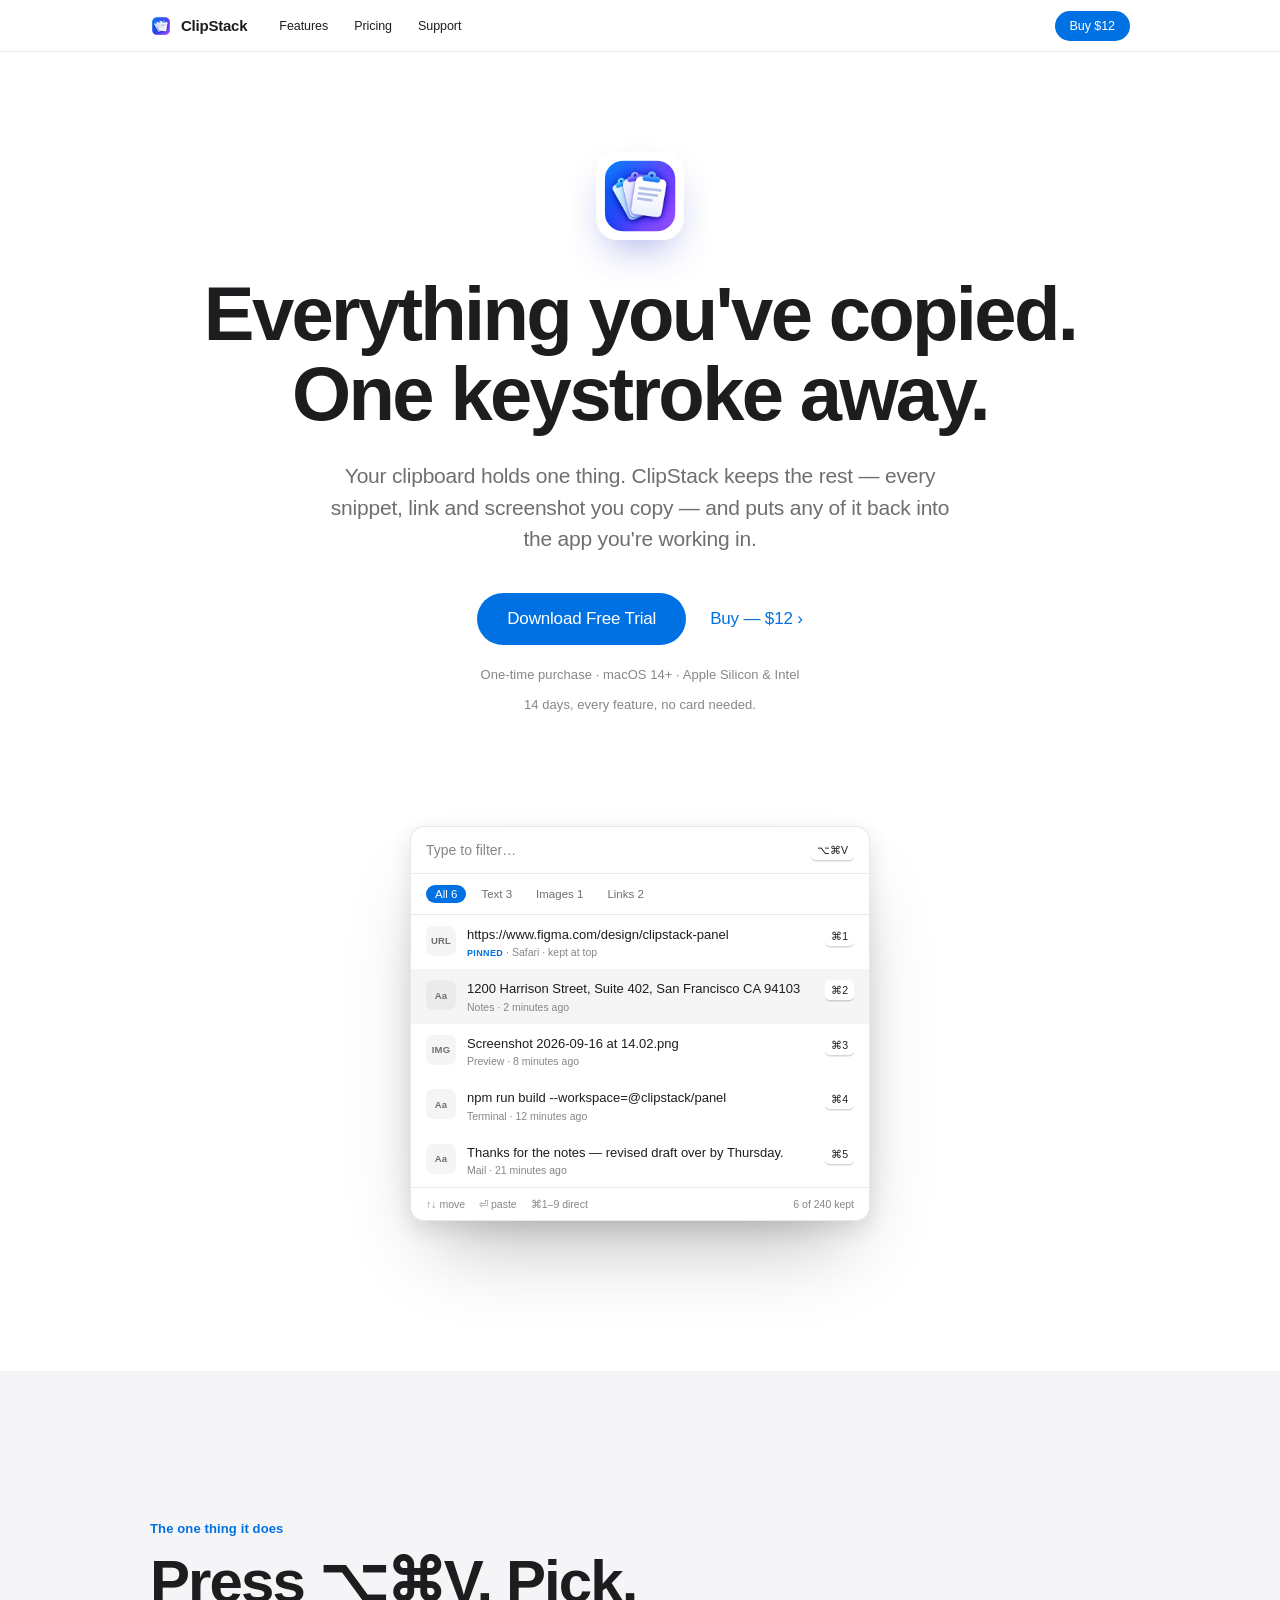
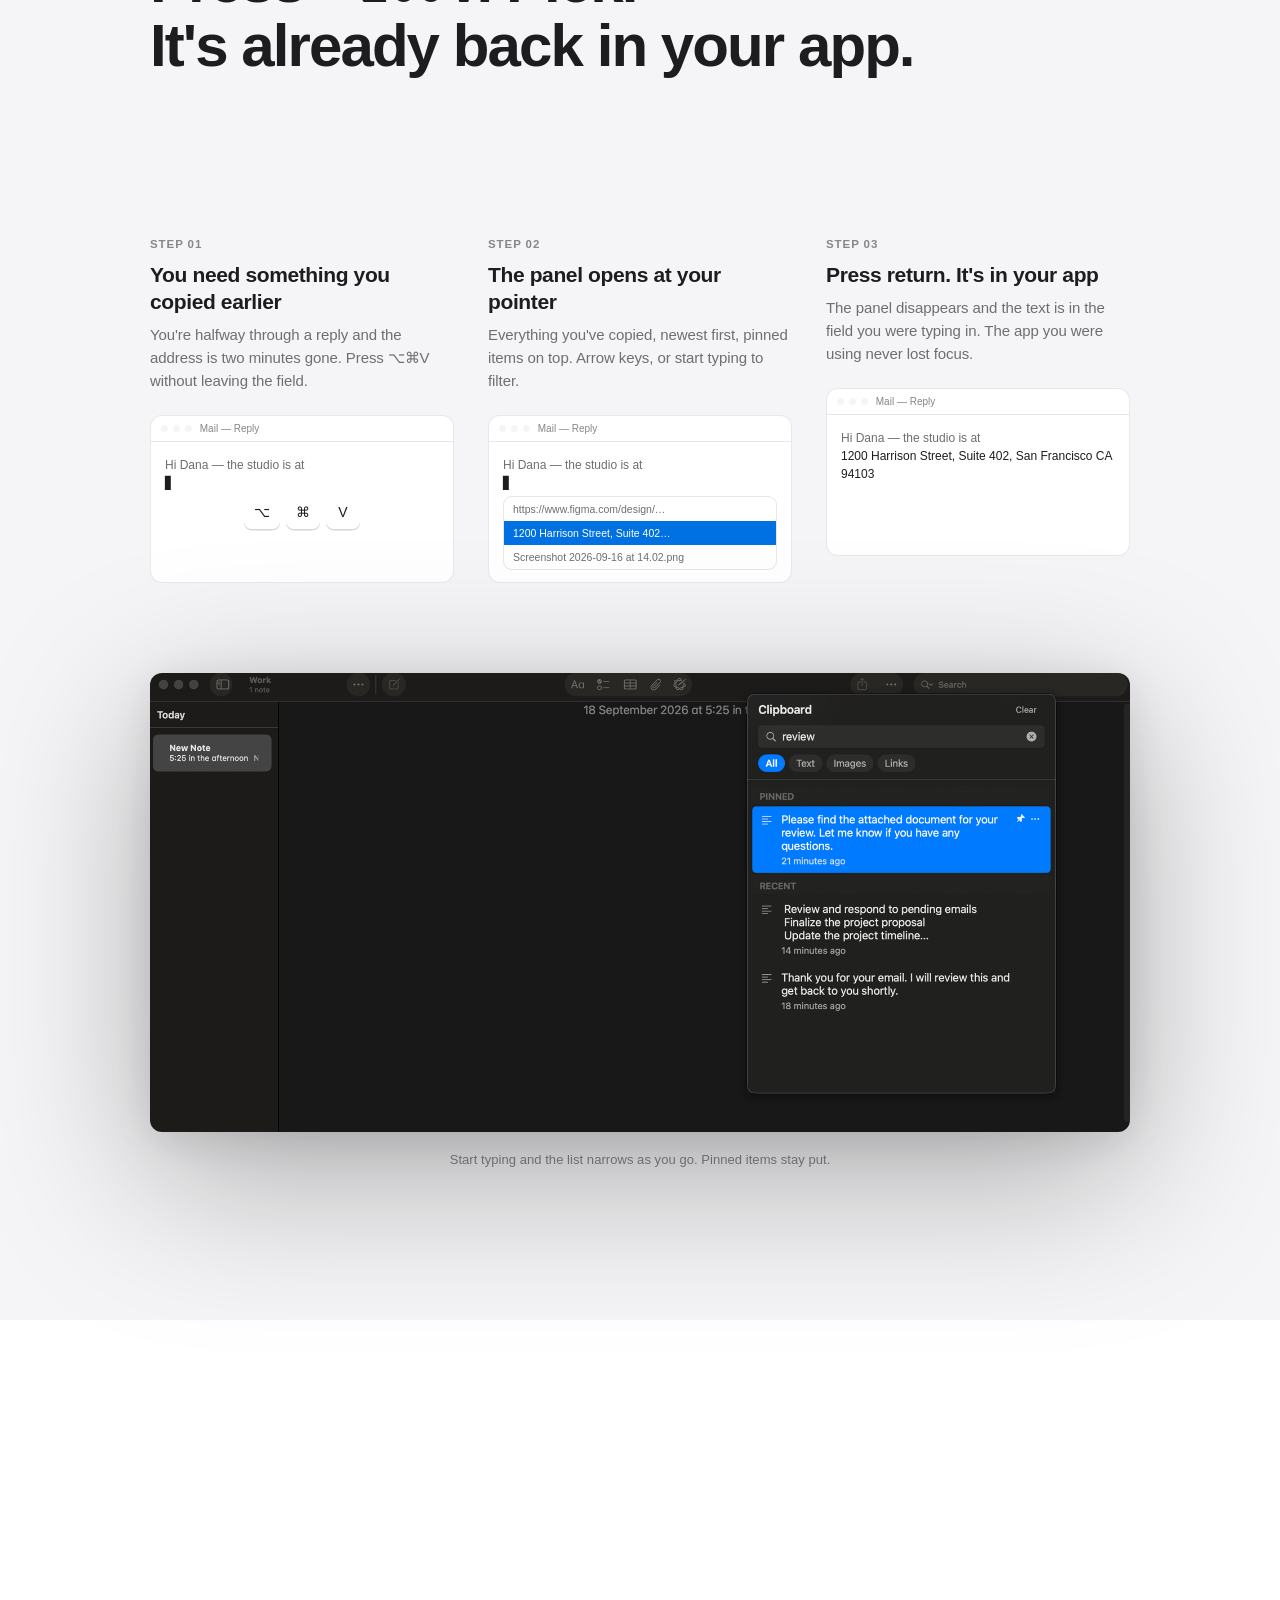
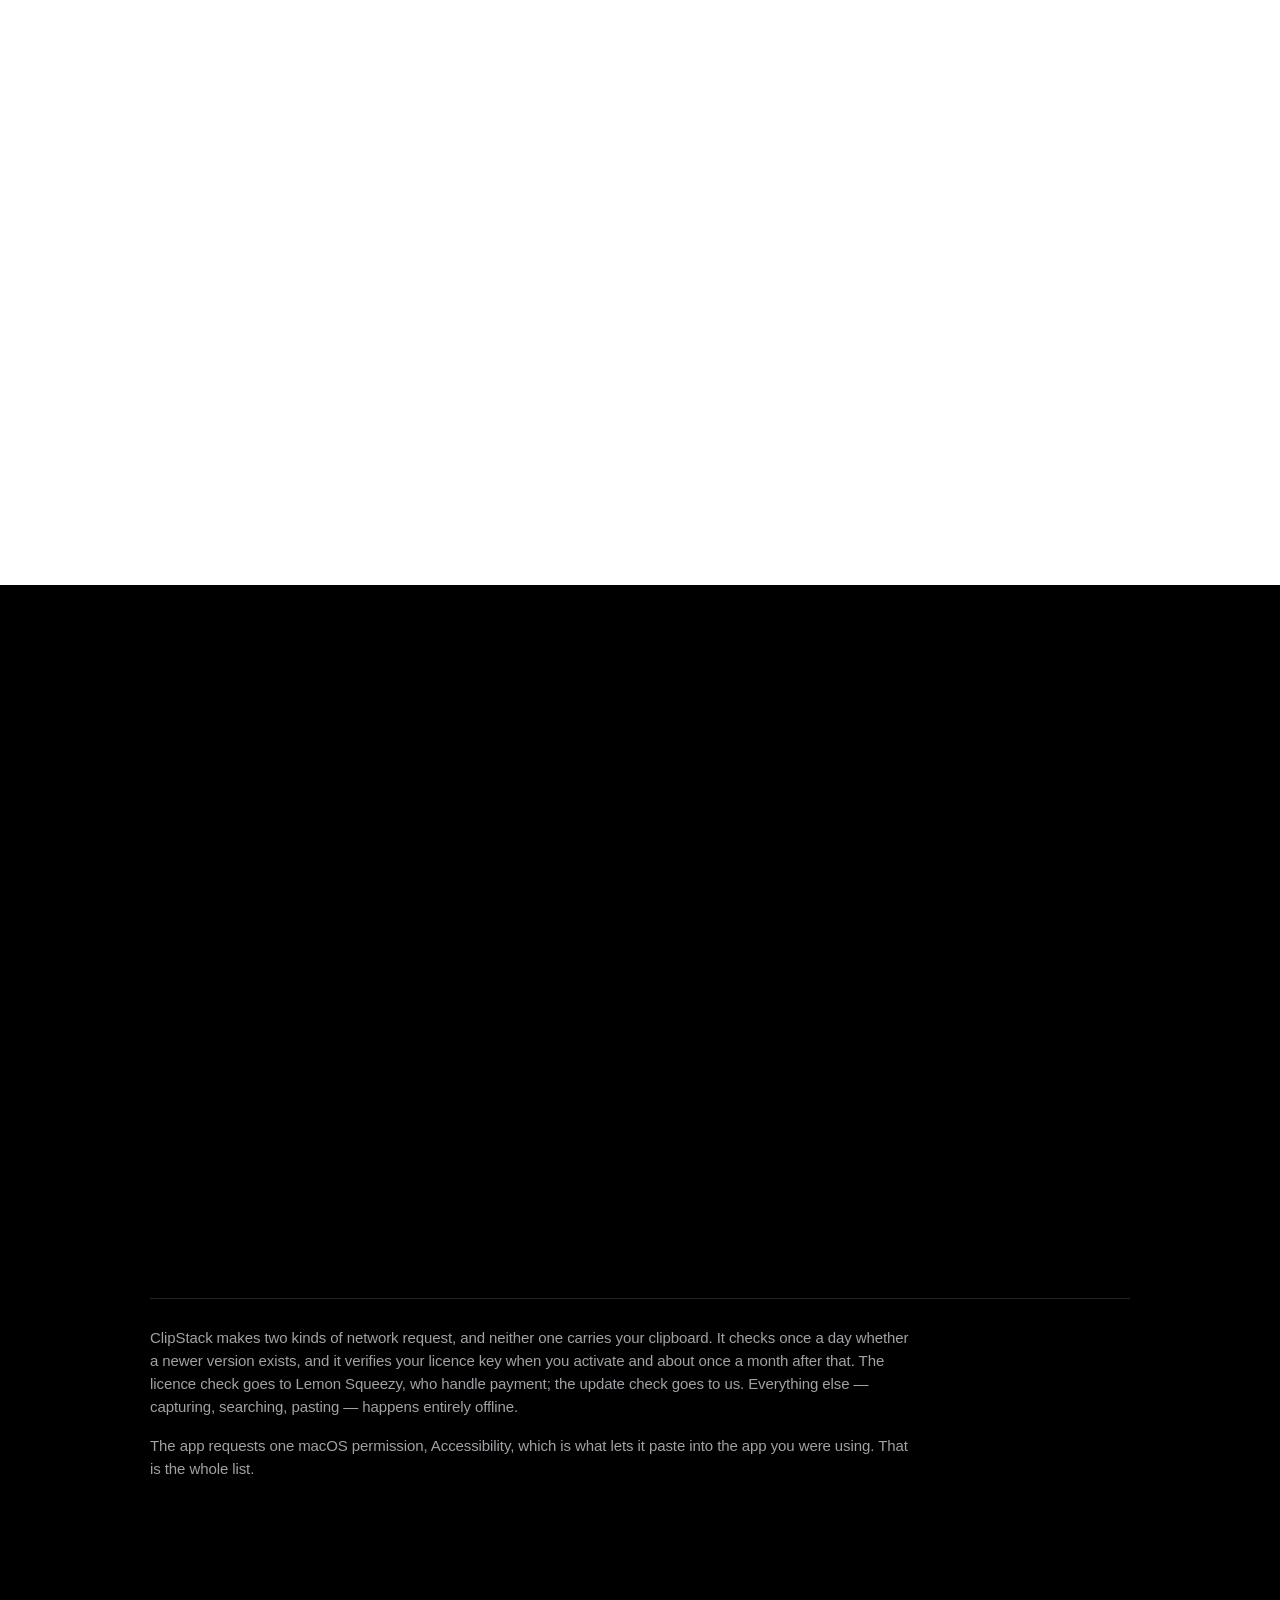
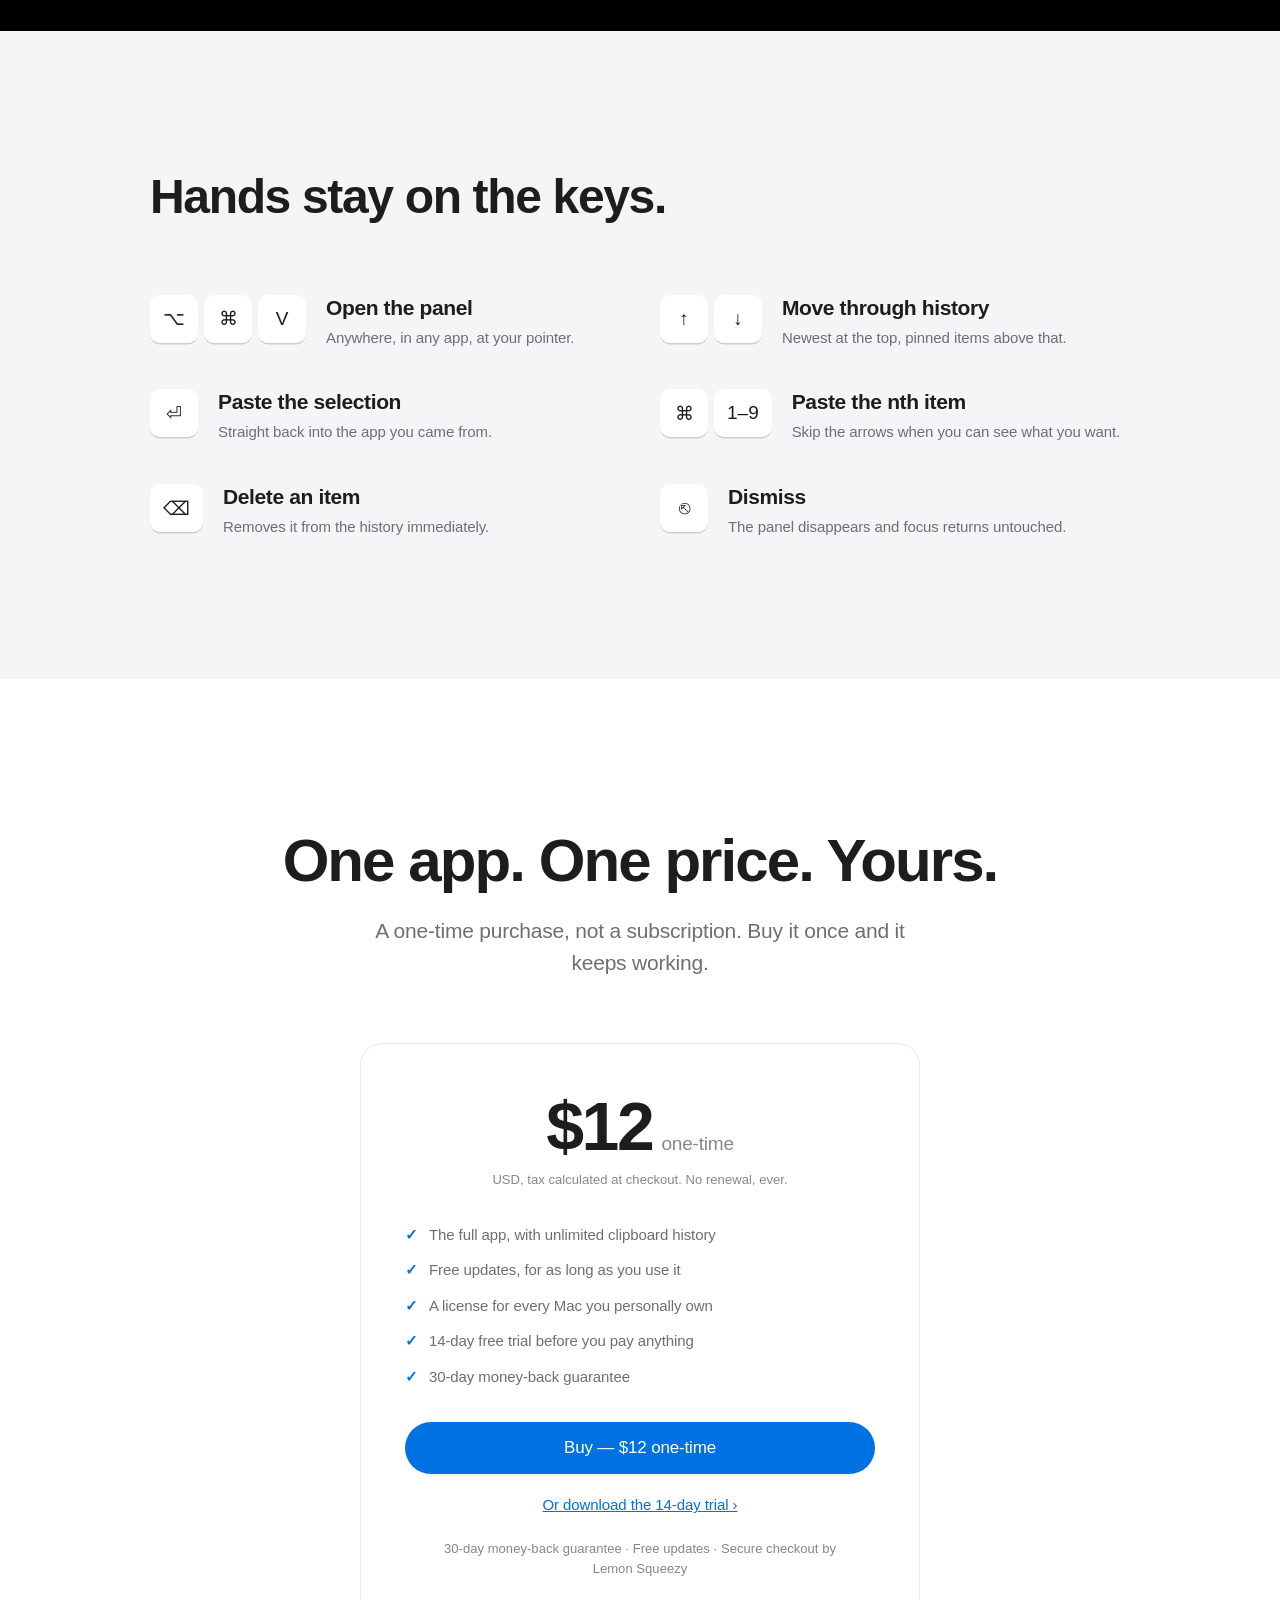
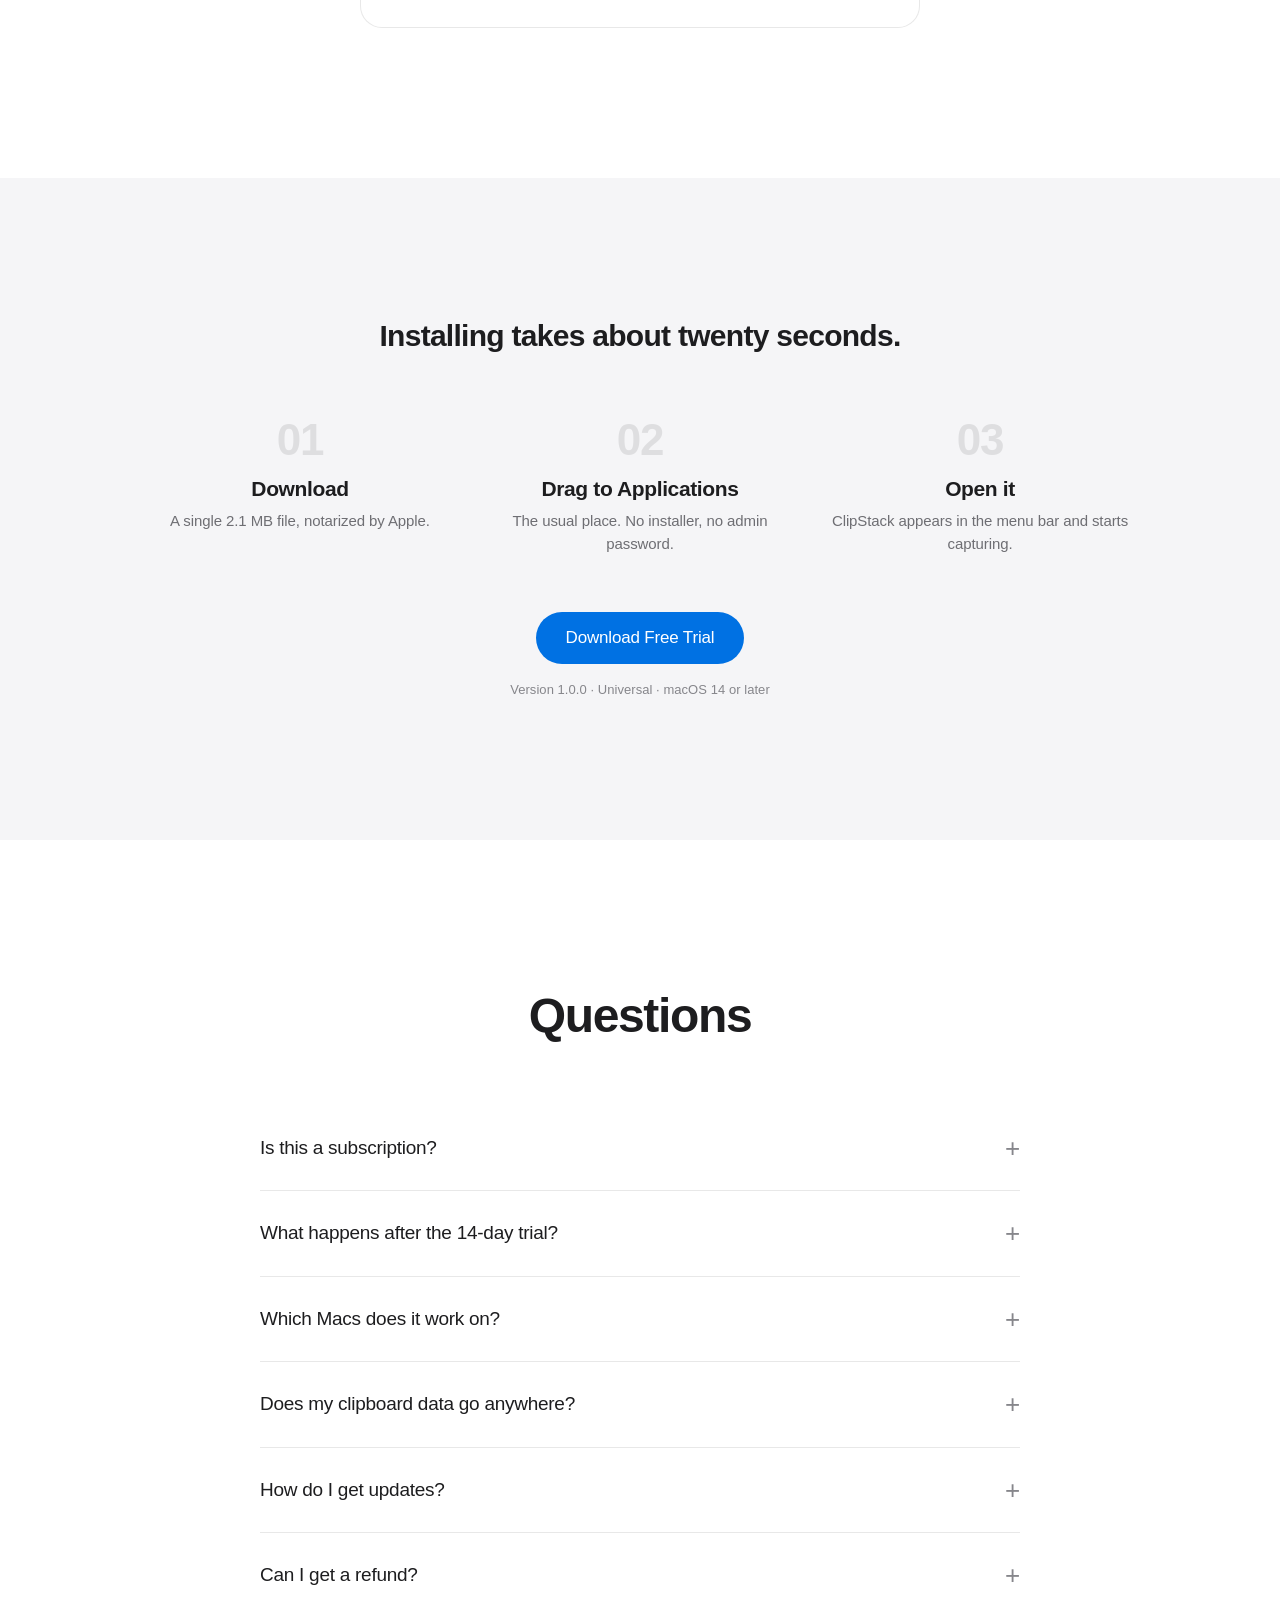
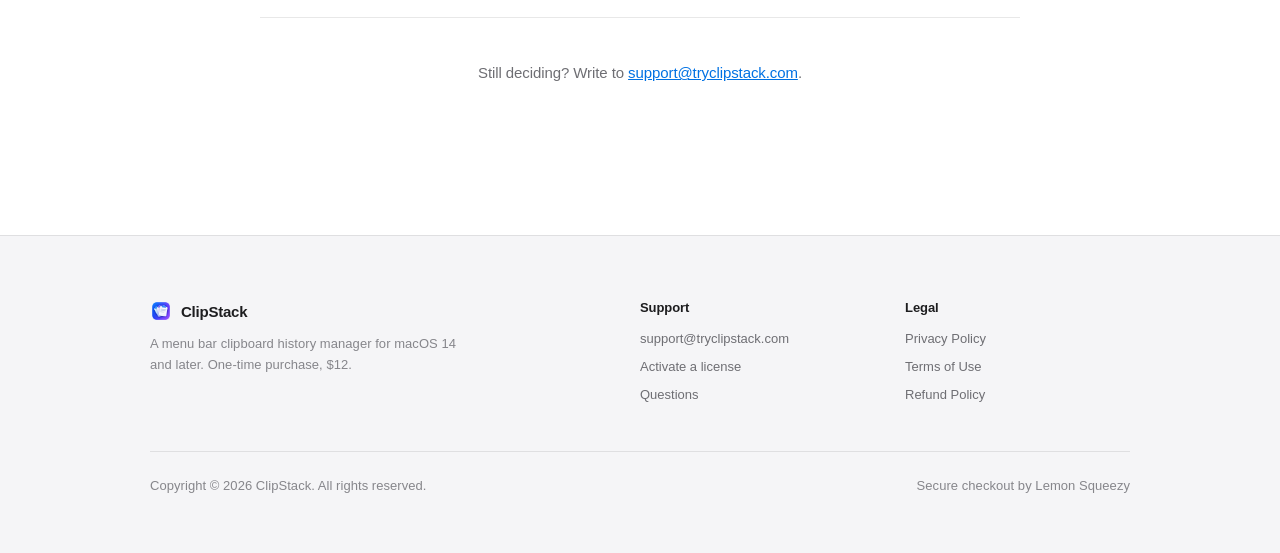
==== commit 500ad943: "Use a real product screenshot, drop the placeholder slots The page shipped with three dashed "Screen" ====
--- a/docs/index.html
+++ b/docs/index.html
@@ -50,7 +50,7 @@
       "fileSize": "2.1MB",
       "downloadUrl": "https://tryclipstack.com/",
       "installUrl": "https://tryclipstack.com/",
-      "screenshot": "https://tryclipstack.com/screenshot.png",
+      "screenshot": "https://tryclipstack.com/screenshot-panel.png",
       "softwareHelp": "https://tryclipstack.com/#faq",
       "releaseNotes": "https://tryclipstack.com/",
       "featureList": [
@@ -306,15 +306,13 @@
 .faq details[open] summary::after { transform: rotate(45deg); }
 .faq details p { margin: 0 0 26px; padding-right: 46px; }
 
-/* ── Screenshot placeholders ───────────────────────────────────────── */
+/* ── Product shot ──────────────────────────────────────────────────── */
 .shot { margin: 0; }
-.shot img { display: block; margin: 0 auto; filter: var(--shot-shadow); border-radius: 12px; }
-.shot figcaption { margin-top: 18px; }
-.placeholder {
-  border: 1px dashed var(--hairline); border-radius: 14px; background: var(--surface-alt);
-  display: grid; place-items: center; text-align: center; padding: 40px; gap: 6px;
-  aspect-ratio: 980 / 420; color: var(--ink-3);
-}
+.shot img {
+  display: block; margin: 0 auto; max-width: 100%; height: auto;
+  border-radius: 12px; filter: var(--shot-shadow);
+}
+.shot figcaption { margin-top: 18px; text-align: center; }
 
 /* ── Footer ────────────────────────────────────────────────────────── */
 footer { background: var(--surface-alt); padding: 64px 0 56px; border-top: 1px solid var(--hairline); }
@@ -353,7 +351,7 @@
   .hero-shot { margin-top: 56px; padding: 0 24px 72px; }
   .panel { width: 100%; max-width: 420px; }
   .nav-links { display: none; }
-  .steps, .features, .privacy-grid, .shortcuts, .install, .foot-grid, .shot-pair { grid-template-columns: 1fr !important; }
+  .steps, .features, .privacy-grid, .shortcuts, .install, .foot-grid { grid-template-columns: 1fr; }
   .steps { gap: 48px; margin-top: 48px; }
   .features { gap: 36px; margin-top: 48px; }
   .privacy-grid, .shortcuts { gap: 32px; margin-top: 44px; }
@@ -509,11 +507,9 @@
     </div>
 
     <figure class="shot" style="margin-top:90px" data-reveal>
-      <!-- TODO: replace with the real capture — 1960 × 840 @2x -->
-      <div class="placeholder">
-        <strong class="t-small" style="color:var(--ink-2)">Screenshot placeholder</strong>
-        <span class="t-caption">The panel floating over a real app — 1960 × 840 @2x</span>
-      </div>
+      <img src="screenshot-panel.png" width="1740" height="815" loading="lazy"
+           alt="The ClipStack panel open over a Notes window. The word &quot;review&quot; has been typed into the search field and the list has narrowed to three matching items, with a pinned item held at the top.">
+      <figcaption class="t-caption">Start typing and the list narrows as you go. Pinned items stay put.</figcaption>
     </figure>
   </div>
 </section>
@@ -531,23 +527,6 @@
       <div class="feature" data-reveal><div class="feature-icon">◌</div><h3 class="t-title3">Starts at login</h3><p class="t-small">Turn it on once and ClipStack is in the menu bar from the moment you log in. No Dock icon, no windows.</p></div>
       <div class="feature" data-reveal><div class="feature-icon">⚿</div><h3 class="t-title3">Skips your passwords</h3><p class="t-small">Anything a password manager marks confidential is ignored outright — it never enters the history at all.</p></div>
       <div class="feature" data-reveal><div class="feature-icon">≈</div><h3 class="t-title3">About 17 MB</h3><p class="t-small">No measurable CPU while idle. A universal binary, native on Apple Silicon and Intel.</p></div>
-    </div>
-
-    <div style="display:grid;grid-template-columns:1fr 1fr;gap:34px;margin-top:90px" class="shot-pair">
-      <figure class="shot">
-        <!-- TODO: replace with the real capture — 1256 × 600 @2x -->
-        <div class="placeholder" style="aspect-ratio:1256/600">
-          <strong class="t-small" style="color:var(--ink-2)">Screenshot placeholder</strong>
-          <span class="t-caption">Type-to-filter state — 1256 × 600 @2x</span>
-        </div>
-      </figure>
-      <figure class="shot">
-        <!-- TODO: replace with the real capture — 1256 × 600 @2x -->
-        <div class="placeholder" style="aspect-ratio:1256/600">
-          <strong class="t-small" style="color:var(--ink-2)">Screenshot placeholder</strong>
-          <span class="t-caption">Menu bar icon in context — 1256 × 600 @2x</span>
-        </div>
-      </figure>
     </div>
   </div>
 </section>
@@ -664,16 +643,16 @@
         <h2>Support</h2>
         <ul>
           <li><a href="mailto:support@tryclipstack.com">support@tryclipstack.com</a></li>
-          <li><a href="success.html">Activate a license</a></li>
+          <li><a href="/success">Activate a license</a></li>
           <li><a href="#faq">Questions</a></li>
         </ul>
       </div>
       <div>
         <h2>Legal</h2>
         <ul>
-          <li><a href="privacy.html">Privacy Policy</a></li>
-          <li><a href="terms.html">Terms of Use</a></li>
-          <li><a href="refund.html">Refund Policy</a></li>
+          <li><a href="/privacy">Privacy Policy</a></li>
+          <li><a href="/terms">Terms of Use</a></li>
+          <li><a href="/refund">Refund Policy</a></li>
         </ul>
       </div>
     </div>
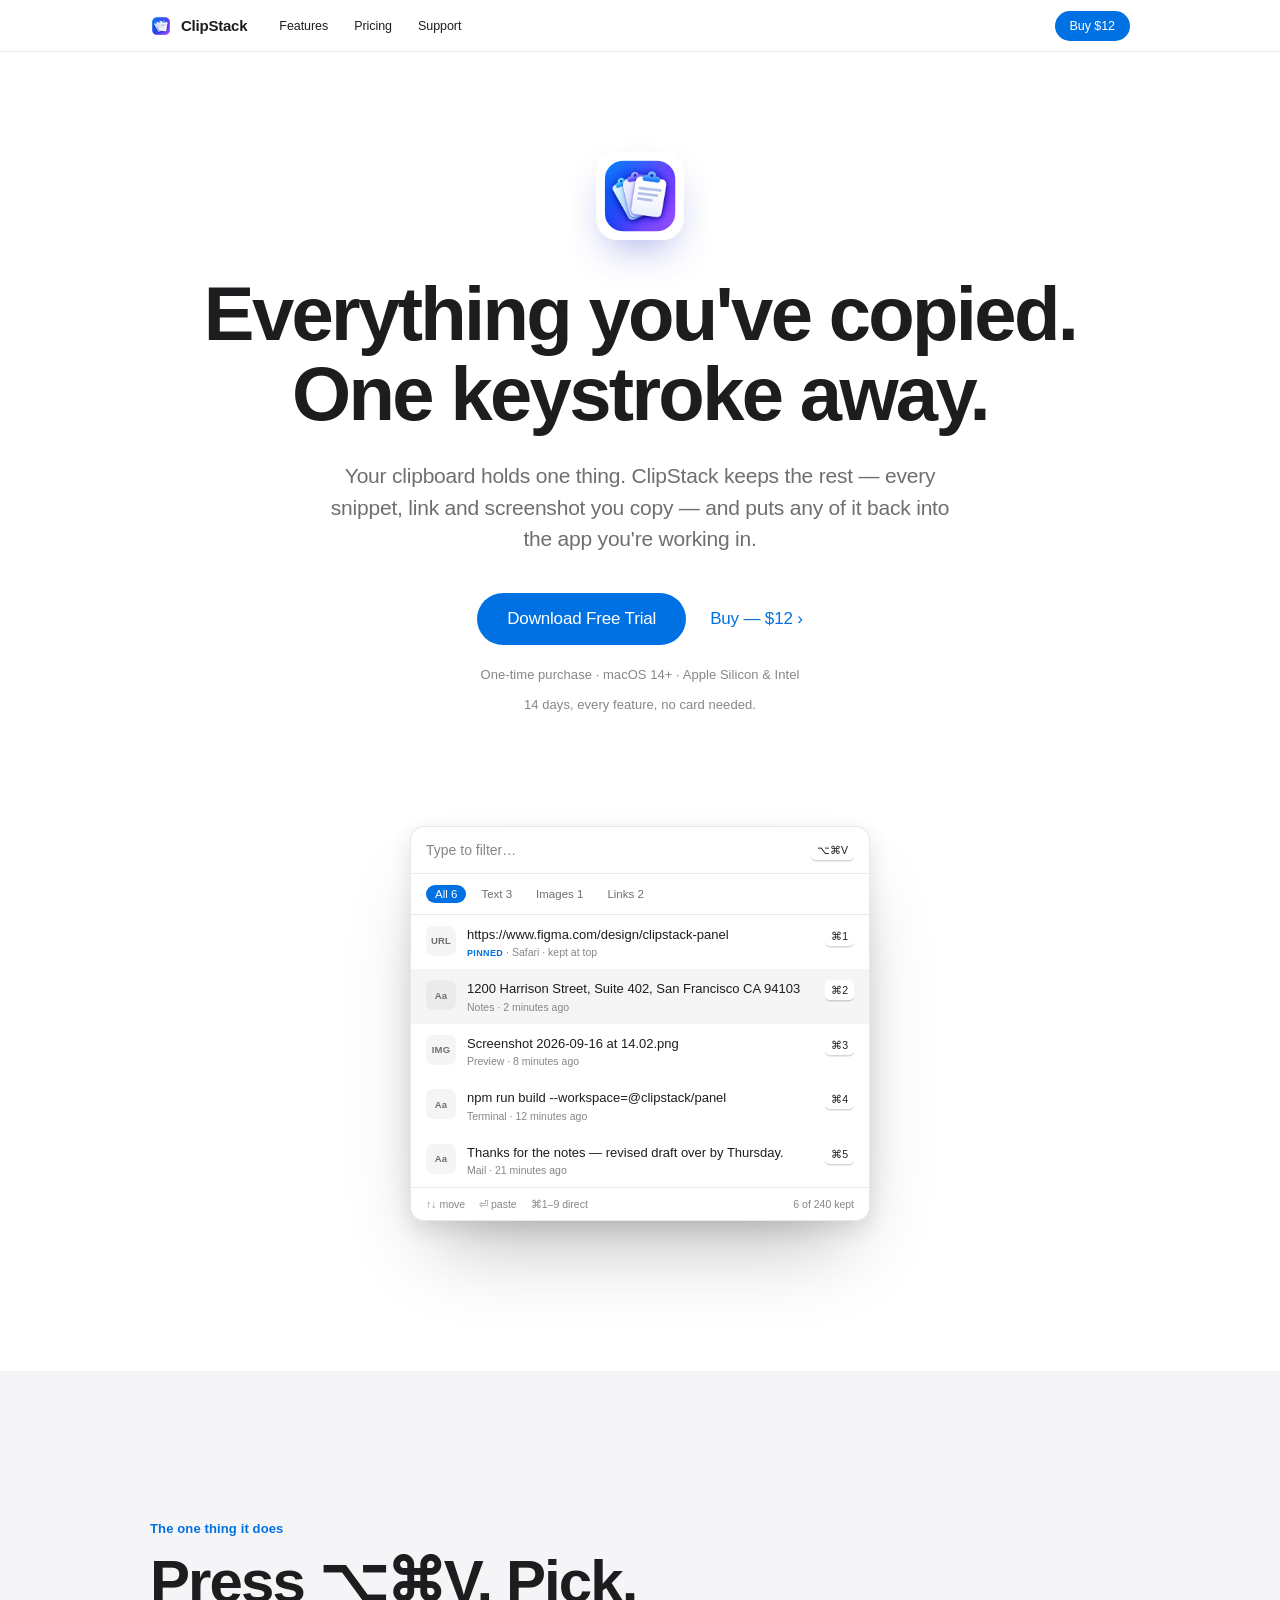
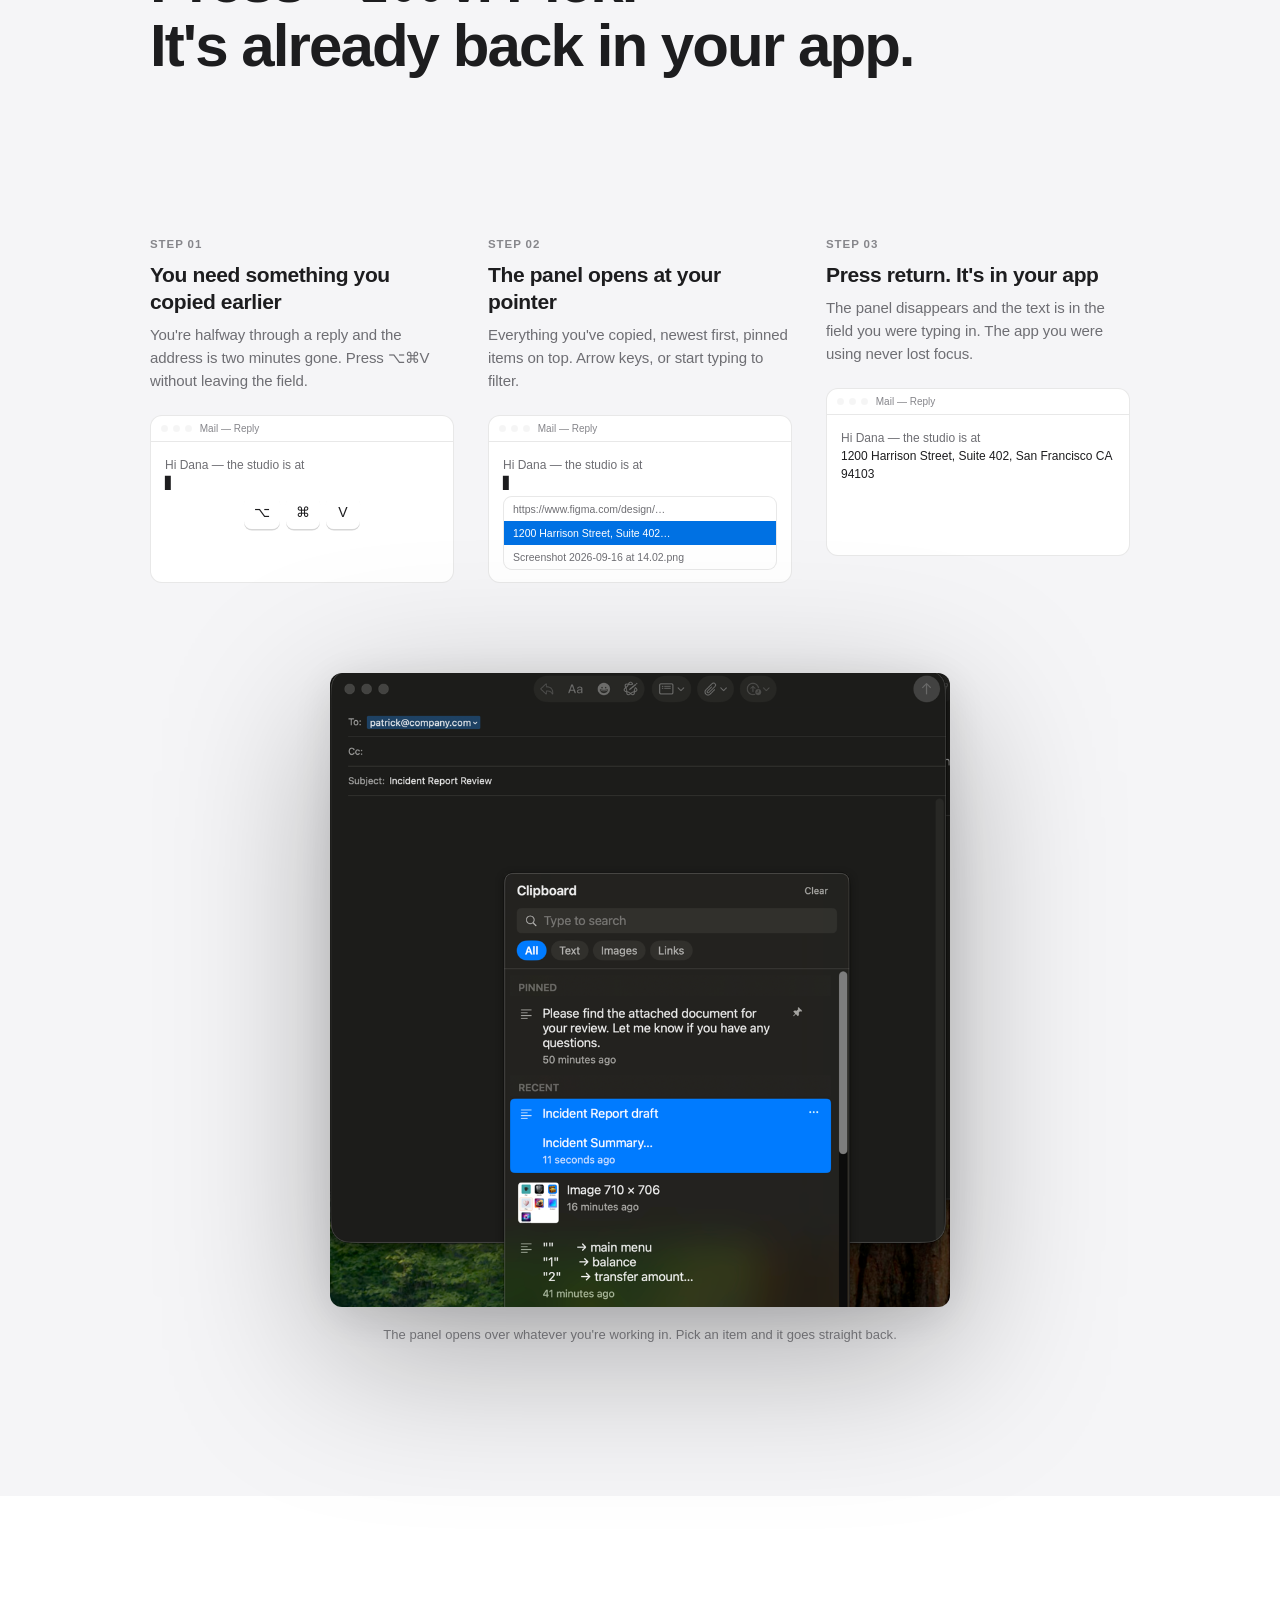
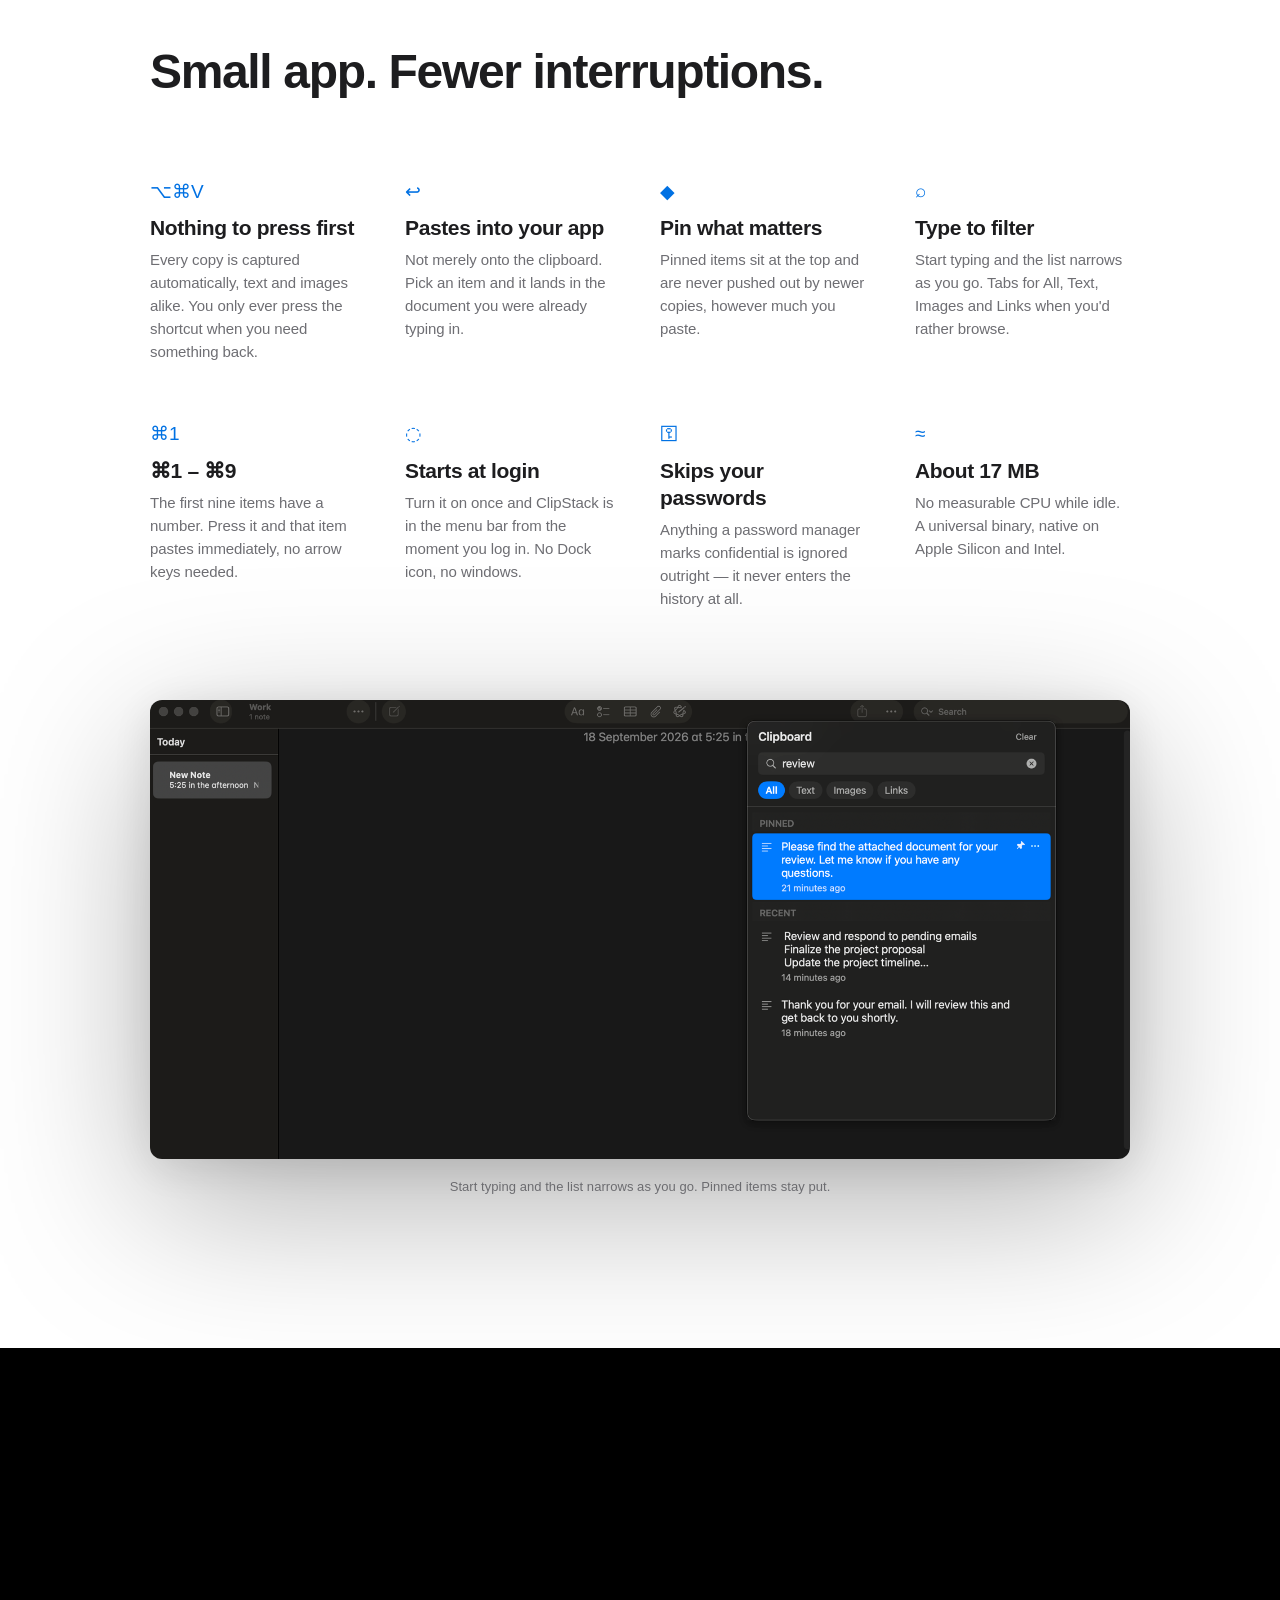
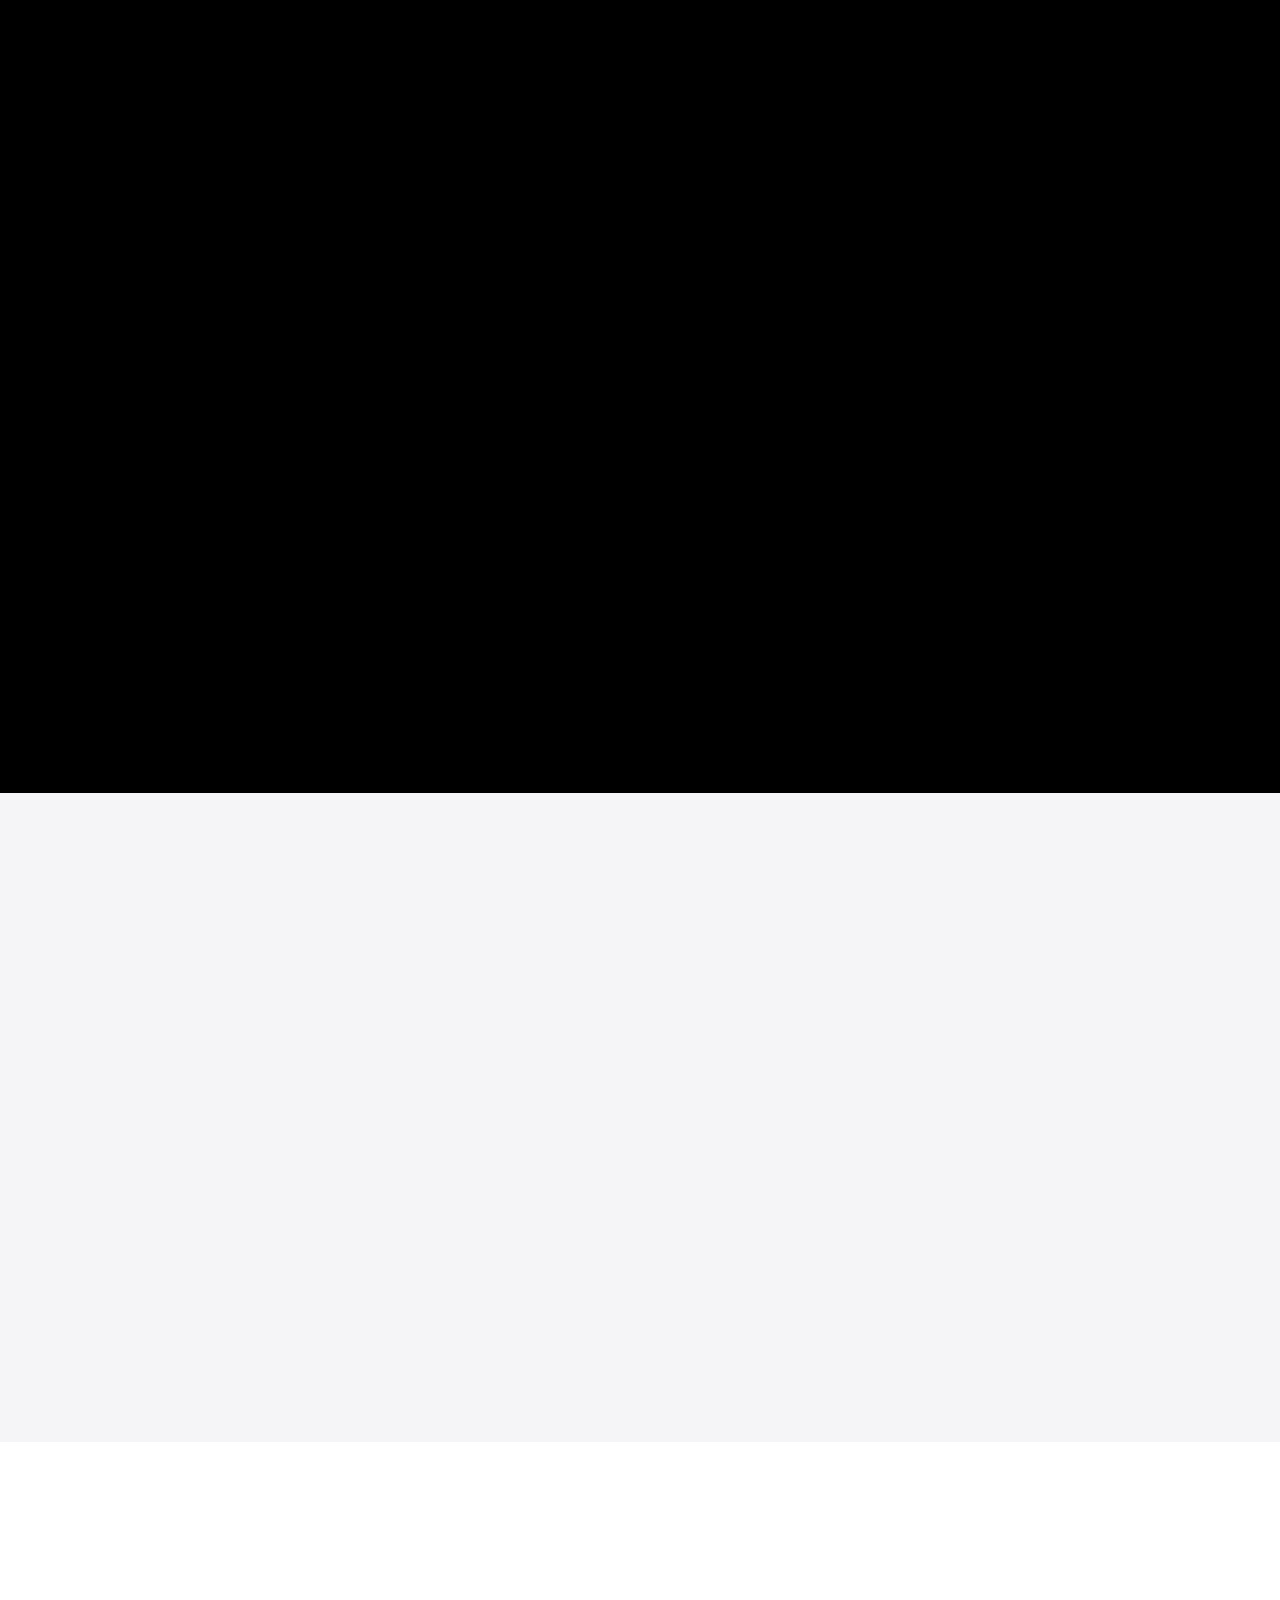
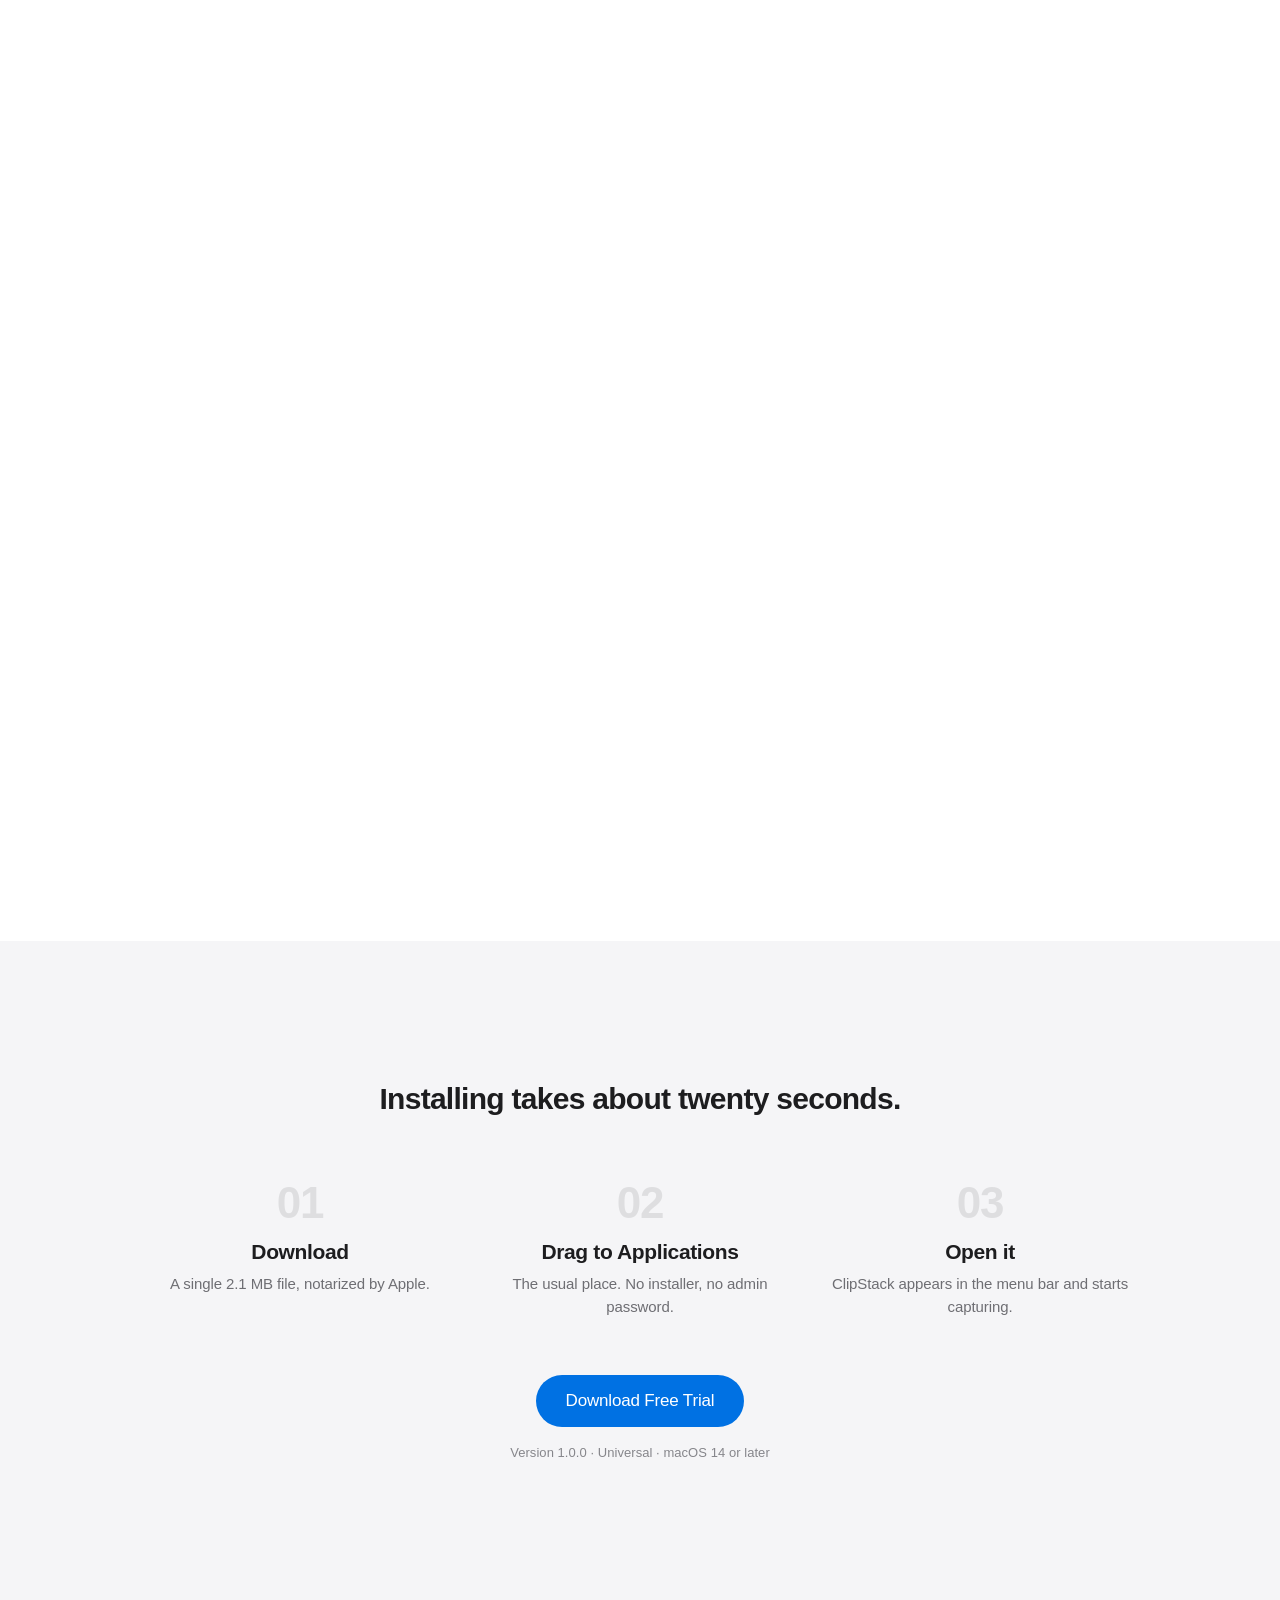
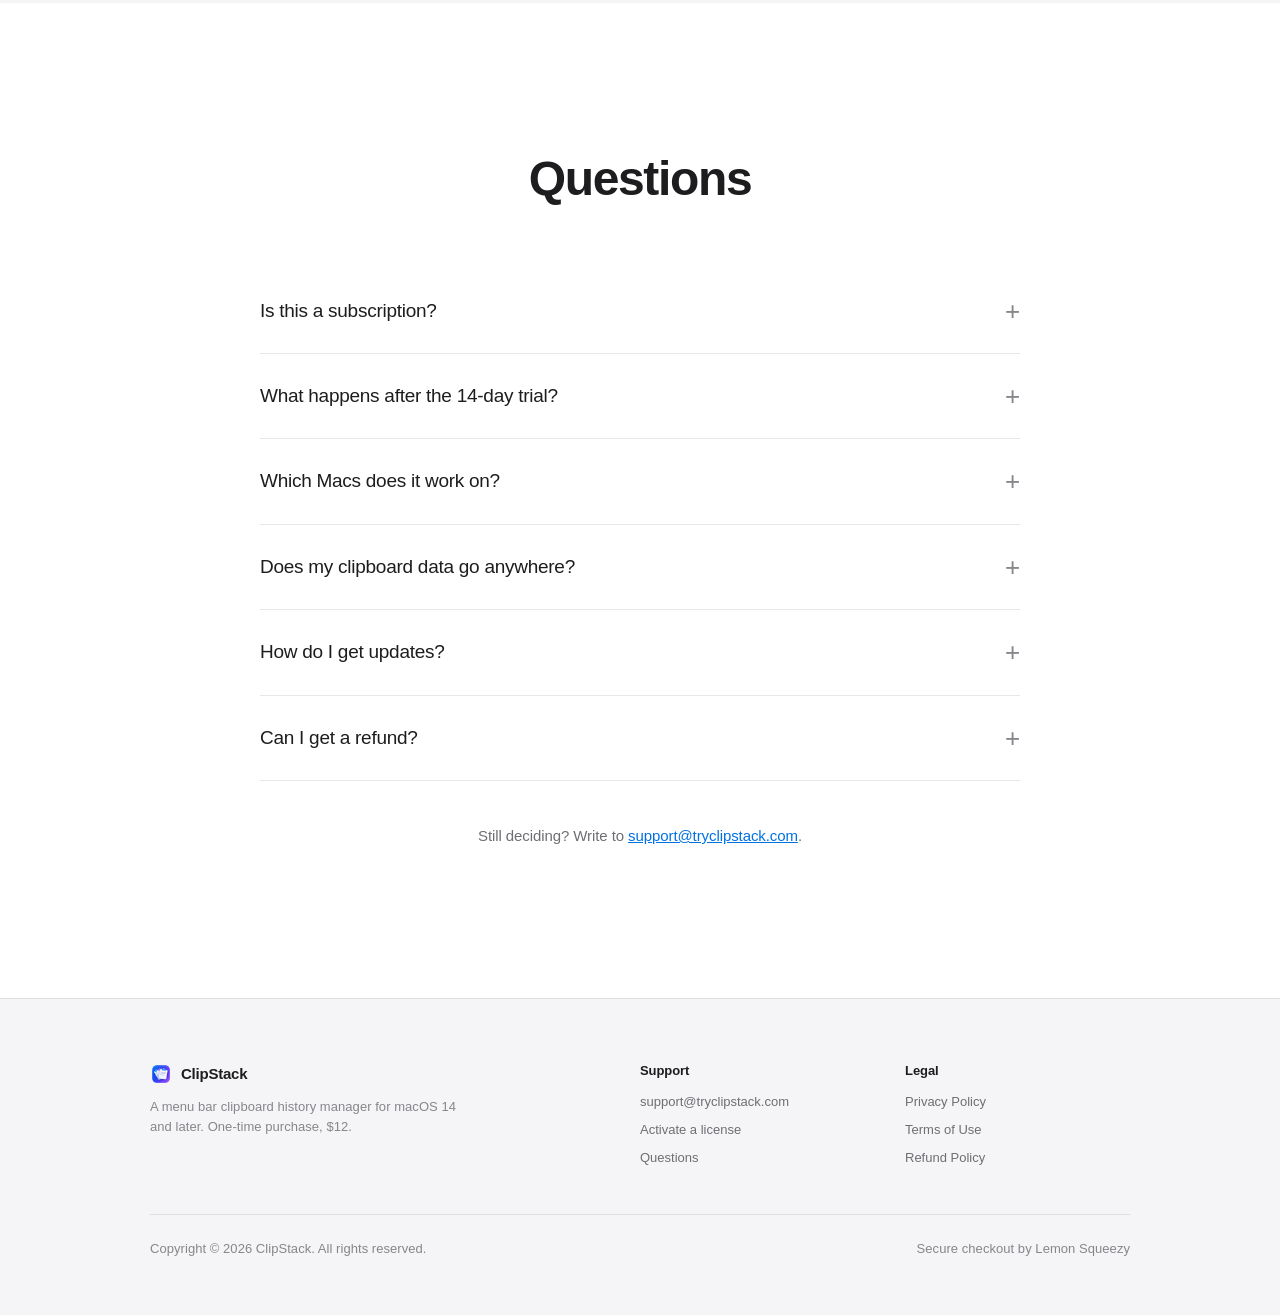
==== commit 879ced20: "Lead with the panel in use over a real app The reshoot is the one the page was missing: the panel op" ====
--- a/docs/index.html
+++ b/docs/index.html
@@ -313,6 +313,7 @@
   border-radius: 12px; filter: var(--shot-shadow);
 }
 .shot figcaption { margin-top: 18px; text-align: center; }
+.shot-tall img { max-width: 620px; }
 
 /* ── Footer ────────────────────────────────────────────────────────── */
 footer { background: var(--surface-alt); padding: 64px 0 56px; border-top: 1px solid var(--hairline); }
@@ -506,10 +507,10 @@
       </div>
     </div>
 
-    <figure class="shot" style="margin-top:90px" data-reveal>
-      <img src="screenshot-panel.png" width="1740" height="815" loading="lazy"
-           alt="The ClipStack panel open over a Notes window. The word &quot;review&quot; has been typed into the search field and the list has narrowed to three matching items, with a pinned item held at the top.">
-      <figcaption class="t-caption">Start typing and the list narrows as you go. Pinned items stay put.</figcaption>
+    <figure class="shot shot-tall" style="margin-top:90px" data-reveal>
+      <img src="screenshot-inuse.png" width="985" height="1008" loading="lazy"
+           alt="The ClipStack panel open on top of a half-written Mail message. The history holds a pinned note, a selected draft, a copied image and a block of code, and the panel floats clear of the Mail window over the desktop.">
+      <figcaption class="t-caption">The panel opens over whatever you're working in. Pick an item and it goes straight back.</figcaption>
     </figure>
   </div>
 </section>
@@ -528,6 +529,12 @@
       <div class="feature" data-reveal><div class="feature-icon">⚿</div><h3 class="t-title3">Skips your passwords</h3><p class="t-small">Anything a password manager marks confidential is ignored outright — it never enters the history at all.</p></div>
       <div class="feature" data-reveal><div class="feature-icon">≈</div><h3 class="t-title3">About 17 MB</h3><p class="t-small">No measurable CPU while idle. A universal binary, native on Apple Silicon and Intel.</p></div>
     </div>
+
+    <figure class="shot" style="margin-top:90px" data-reveal>
+      <img src="screenshot-panel.png" width="1740" height="815" loading="lazy"
+           alt="The ClipStack panel over a Notes window. The word &quot;review&quot; has been typed into the search field and the list has narrowed to three matching items, with a pinned item held at the top.">
+      <figcaption class="t-caption">Start typing and the list narrows as you go. Pinned items stay put.</figcaption>
+    </figure>
   </div>
 </section>
 
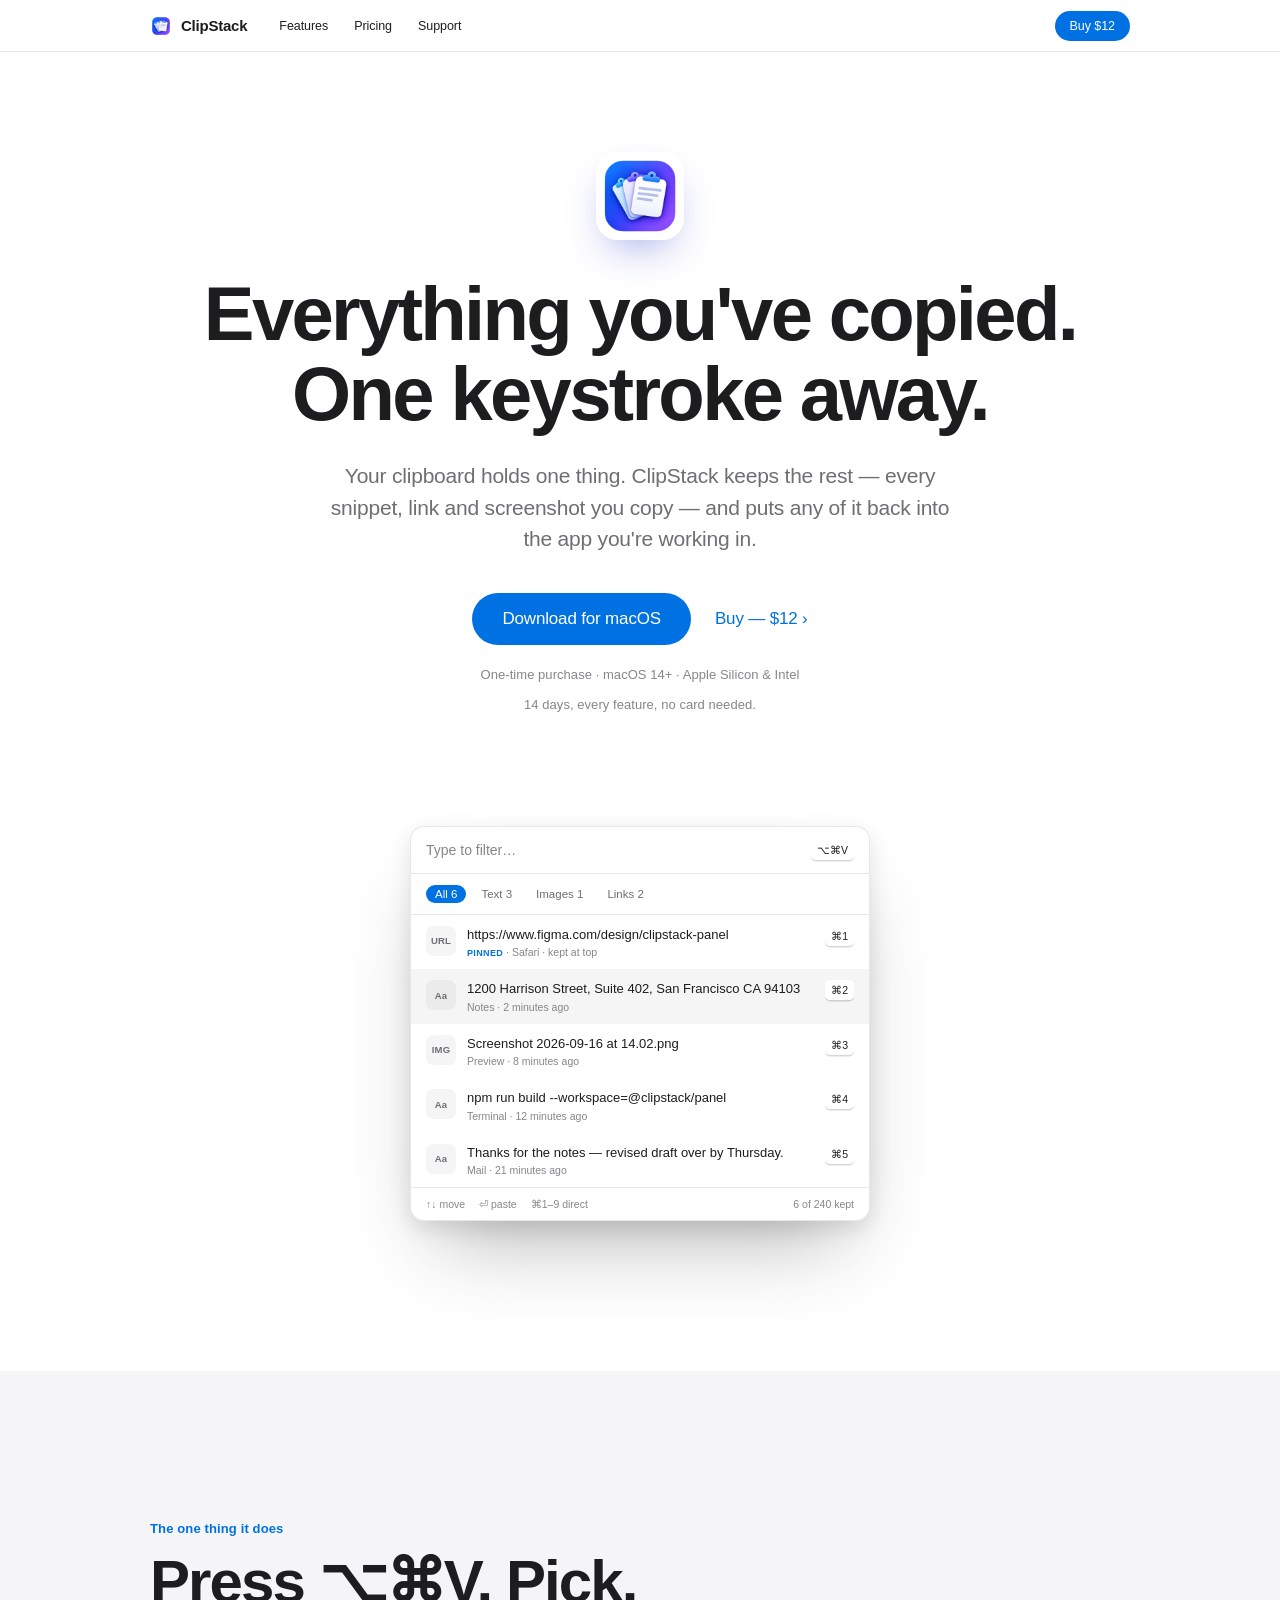
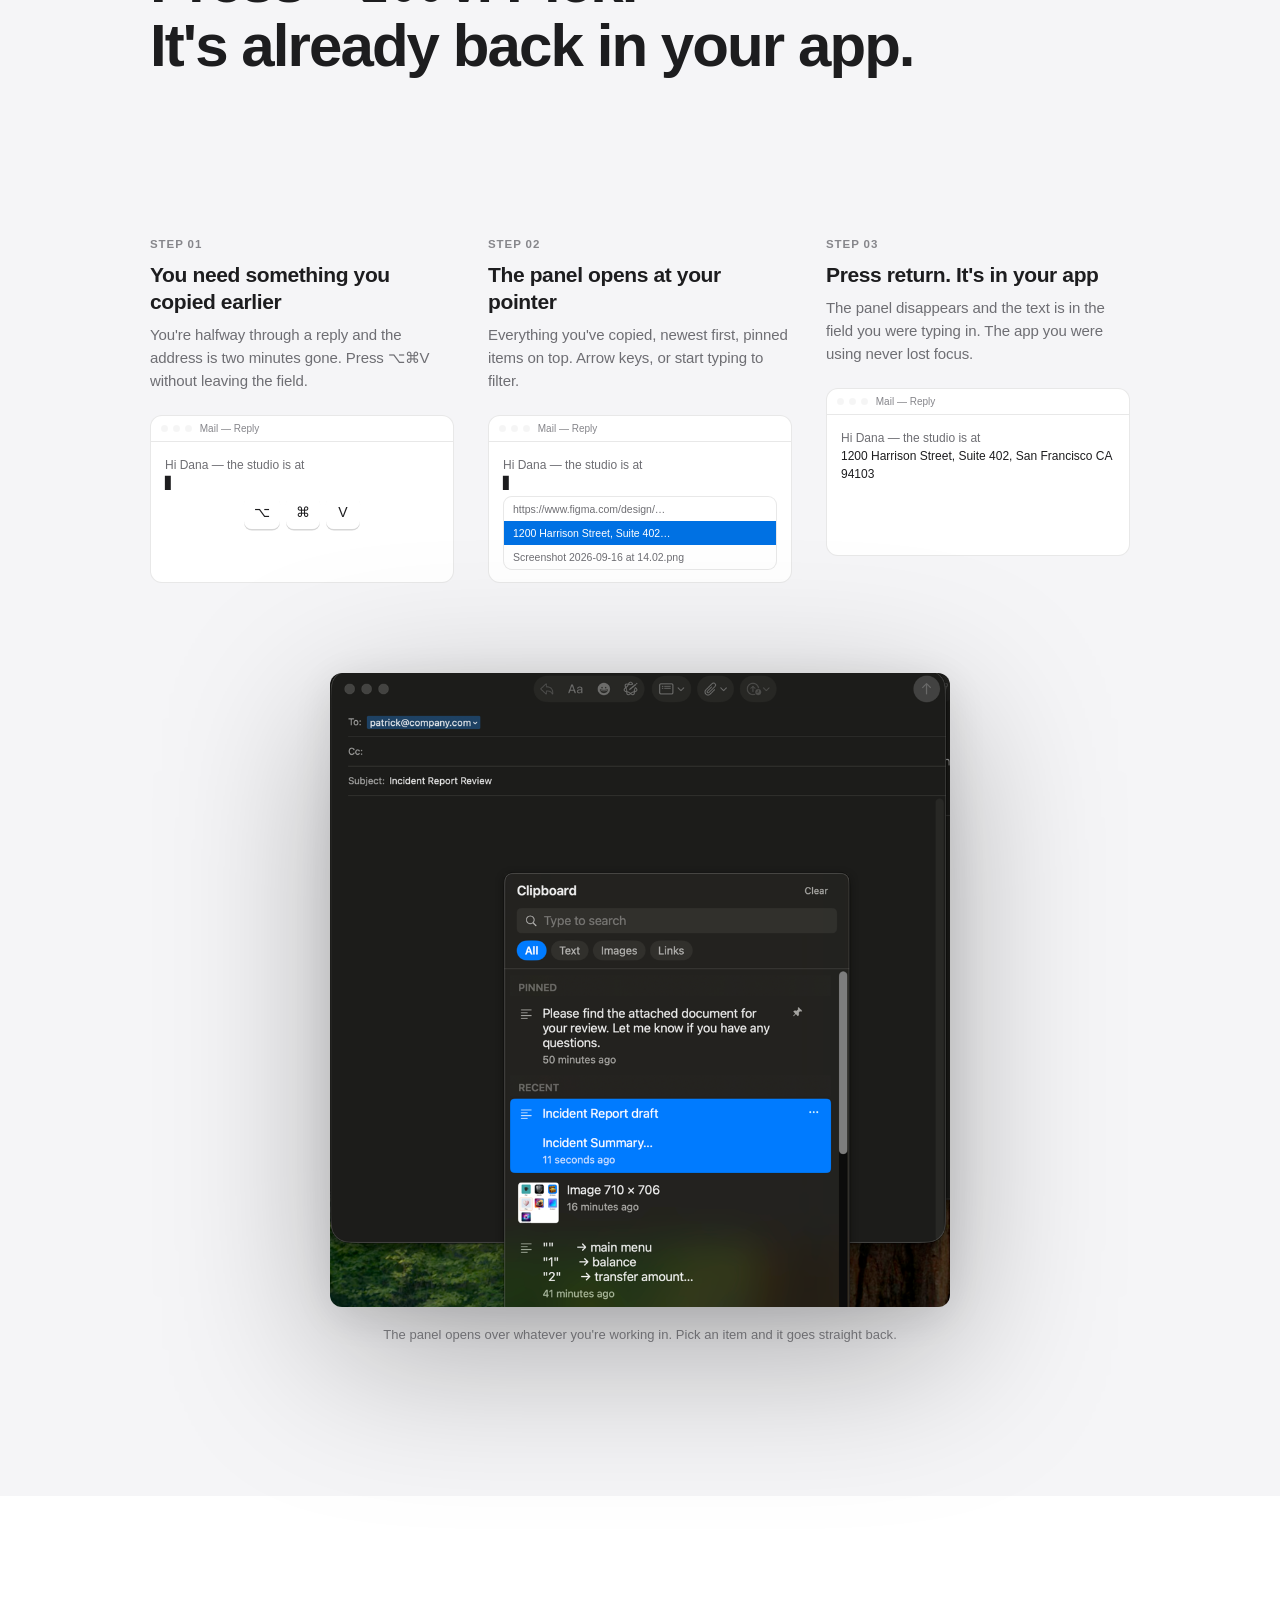
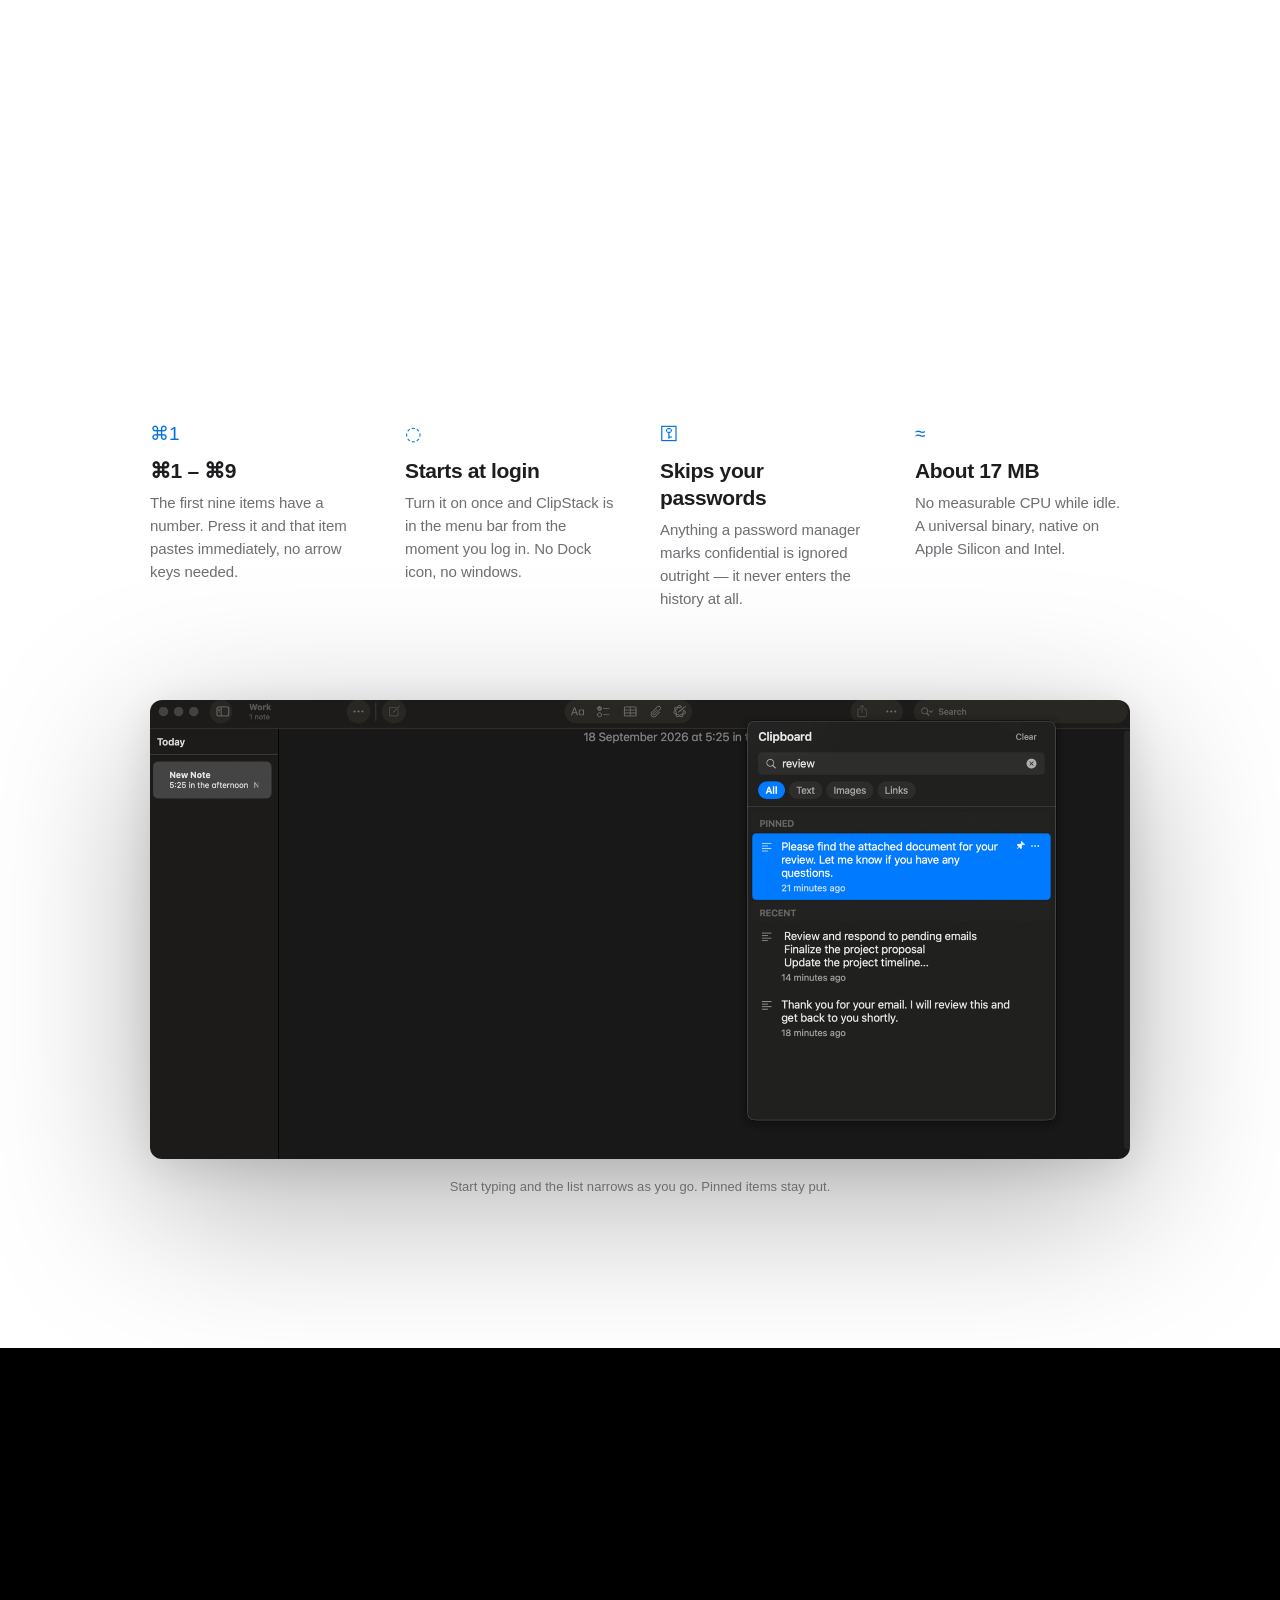
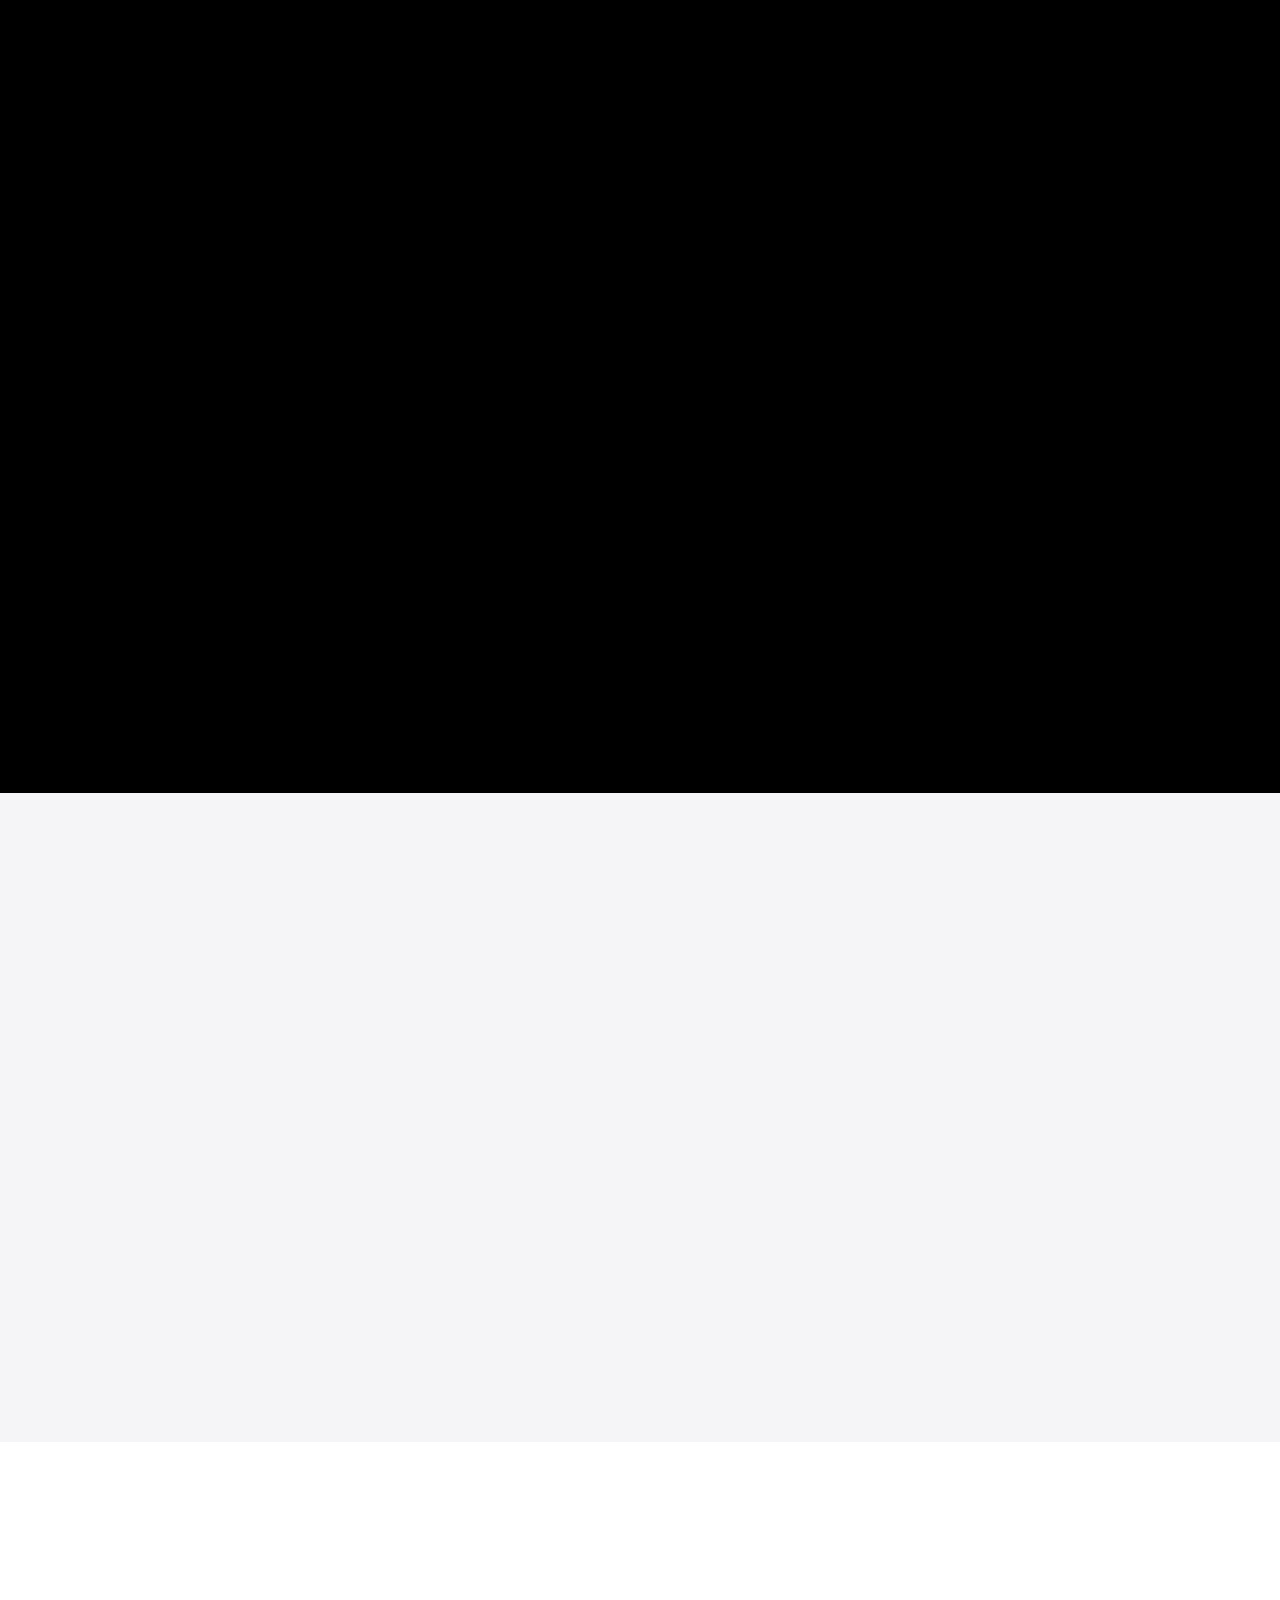
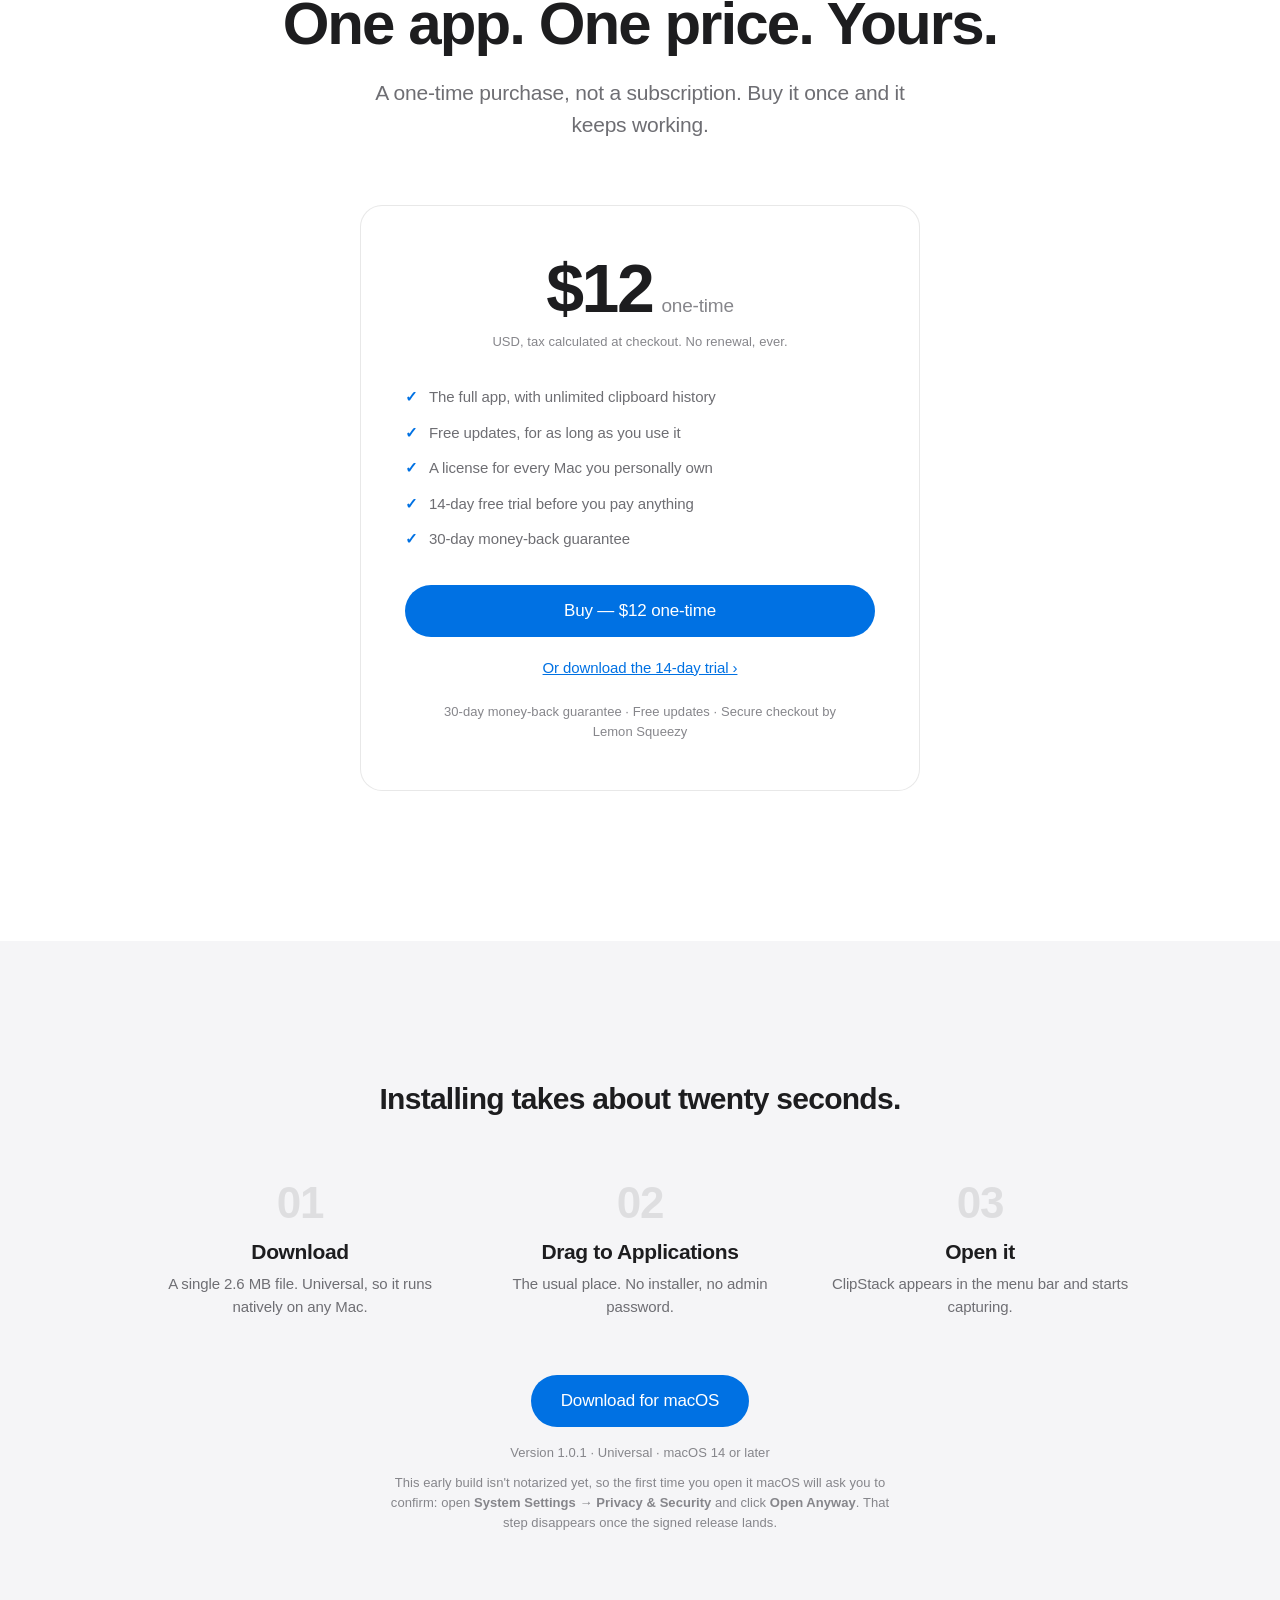
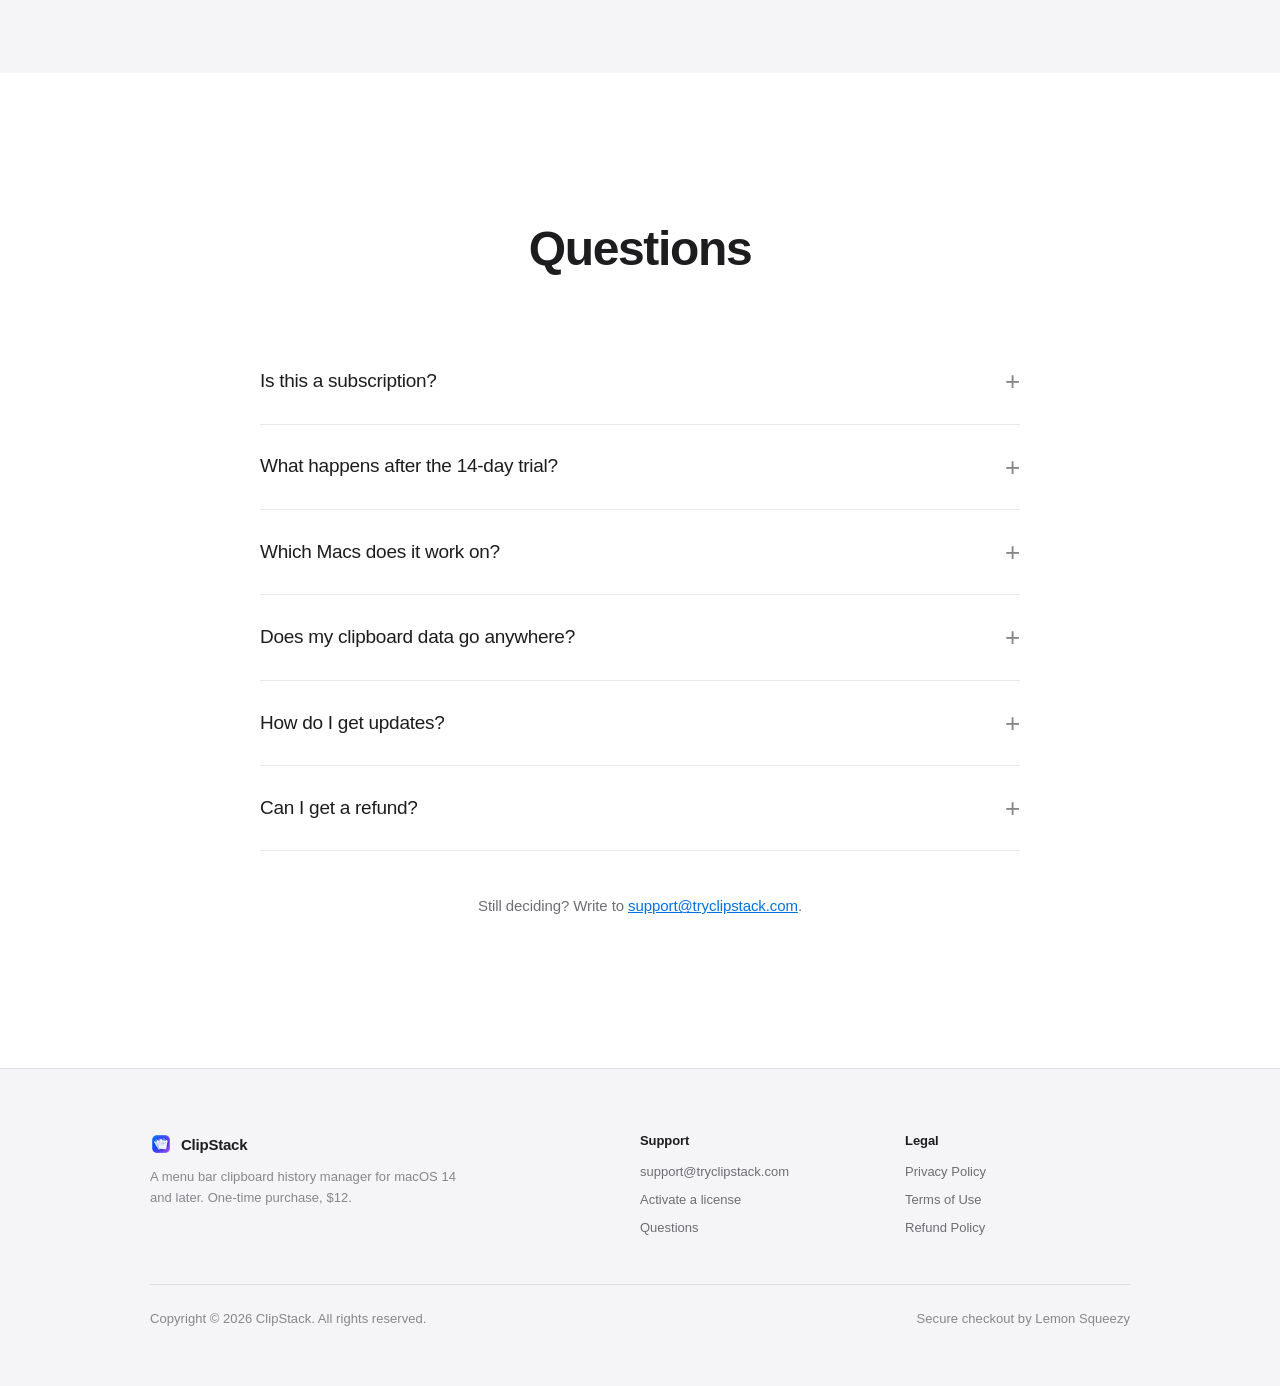
==== commit ba010d2e: "Ship 1.0.1 and wire up the download button Both download links were href="#". Anyone clicking them g" ====
--- a/docs/index.html
+++ b/docs/index.html
@@ -46,9 +46,9 @@
       "applicationSubCategory": "Clipboard Manager",
       "operatingSystem": "macOS 14.0 or later",
       "processorRequirements": "Apple Silicon or Intel (universal binary)",
-      "softwareVersion": "1.0.0",
-      "fileSize": "2.1MB",
-      "downloadUrl": "https://tryclipstack.com/",
+      "softwareVersion": "1.0.1",
+      "fileSize": "2.6MB",
+      "downloadUrl": "https://tryclipstack.com/ClipStack-1.0.1.dmg",
       "installUrl": "https://tryclipstack.com/",
       "screenshot": "https://tryclipstack.com/screenshot-panel.png",
       "softwareHelp": "https://tryclipstack.com/#faq",
@@ -393,7 +393,7 @@
     <h1 class="t-hero" data-reveal>Everything you've copied.<br>One keystroke away.</h1>
     <p class="t-lead" data-reveal>Your clipboard holds one thing. ClipStack keeps the rest — every snippet, link and screenshot you copy — and puts any of it back into the app you're working in.</p>
     <div class="cta-row" style="margin-top:38px" data-reveal>
-      <a class="btn btn-primary" href="#pricing">Download Free Trial</a>
+      <a class="btn btn-primary" href="#download">Download for macOS</a>
       <a class="btn btn-secondary" href="#pricing" data-checkout>Buy — $12 ›</a>
     </div>
     <p class="t-caption hero-meta" data-reveal>One-time purchase · macOS 14+ · Apple Silicon &amp; Intel</p>
@@ -610,14 +610,19 @@
   <div class="wrap">
     <h2 class="t-title2" data-reveal>Installing takes about twenty seconds.</h2>
     <div class="install">
-      <div data-reveal><div class="install-n">01</div><h3 class="t-title3">Download</h3><p class="t-small">A single 2.1 MB file, notarized by Apple.</p></div>
+      <div data-reveal><div class="install-n">01</div><h3 class="t-title3">Download</h3><p class="t-small">A single 2.6 MB file. Universal, so it runs natively on any Mac.</p></div>
       <div data-reveal><div class="install-n">02</div><h3 class="t-title3">Drag to Applications</h3><p class="t-small">The usual place. No installer, no admin password.</p></div>
       <div data-reveal><div class="install-n">03</div><h3 class="t-title3">Open it</h3><p class="t-small">ClipStack appears in the menu bar and starts capturing.</p></div>
     </div>
     <div class="cta-row" style="margin-top:56px" data-reveal>
-      <a class="btn btn-primary" href="#" data-download>Download Free Trial</a>
-    </div>
-    <p class="t-caption" style="margin-top:16px" data-reveal>Version 1.0.0 · Universal · macOS 14 or later</p>
+      <a class="btn btn-primary" href="ClipStack-1.0.1.dmg" data-download>Download for macOS</a>
+    </div>
+    <p class="t-caption" style="margin-top:16px" data-reveal>Version 1.0.1 · Universal · macOS 14 or later</p>
+    <p class="t-caption" style="margin-top:10px;max-width:520px;margin-left:auto;margin-right:auto" data-reveal>
+      This early build isn't notarized yet, so the first time you open it macOS will ask you to confirm:
+      open <strong>System Settings → Privacy &amp; Security</strong> and click <strong>Open&nbsp;Anyway</strong>.
+      That step disappears once the signed release lands.
+    </p>
   </div>
 </section>
 
@@ -693,7 +698,7 @@
 //   <script src="https://app.lemonsqueezy.com/js/lemon.js" defer><\/script>
 // then point [data-checkout] at the product's buy URL and add
 // class="lemonsqueezy-button" so the hosted overlay opens in place.
-// [data-download] should point at the notarized DMG.
+// [data-download] is wired. Repoint it at each new DMG on release.
 </script>
 
 </body>
